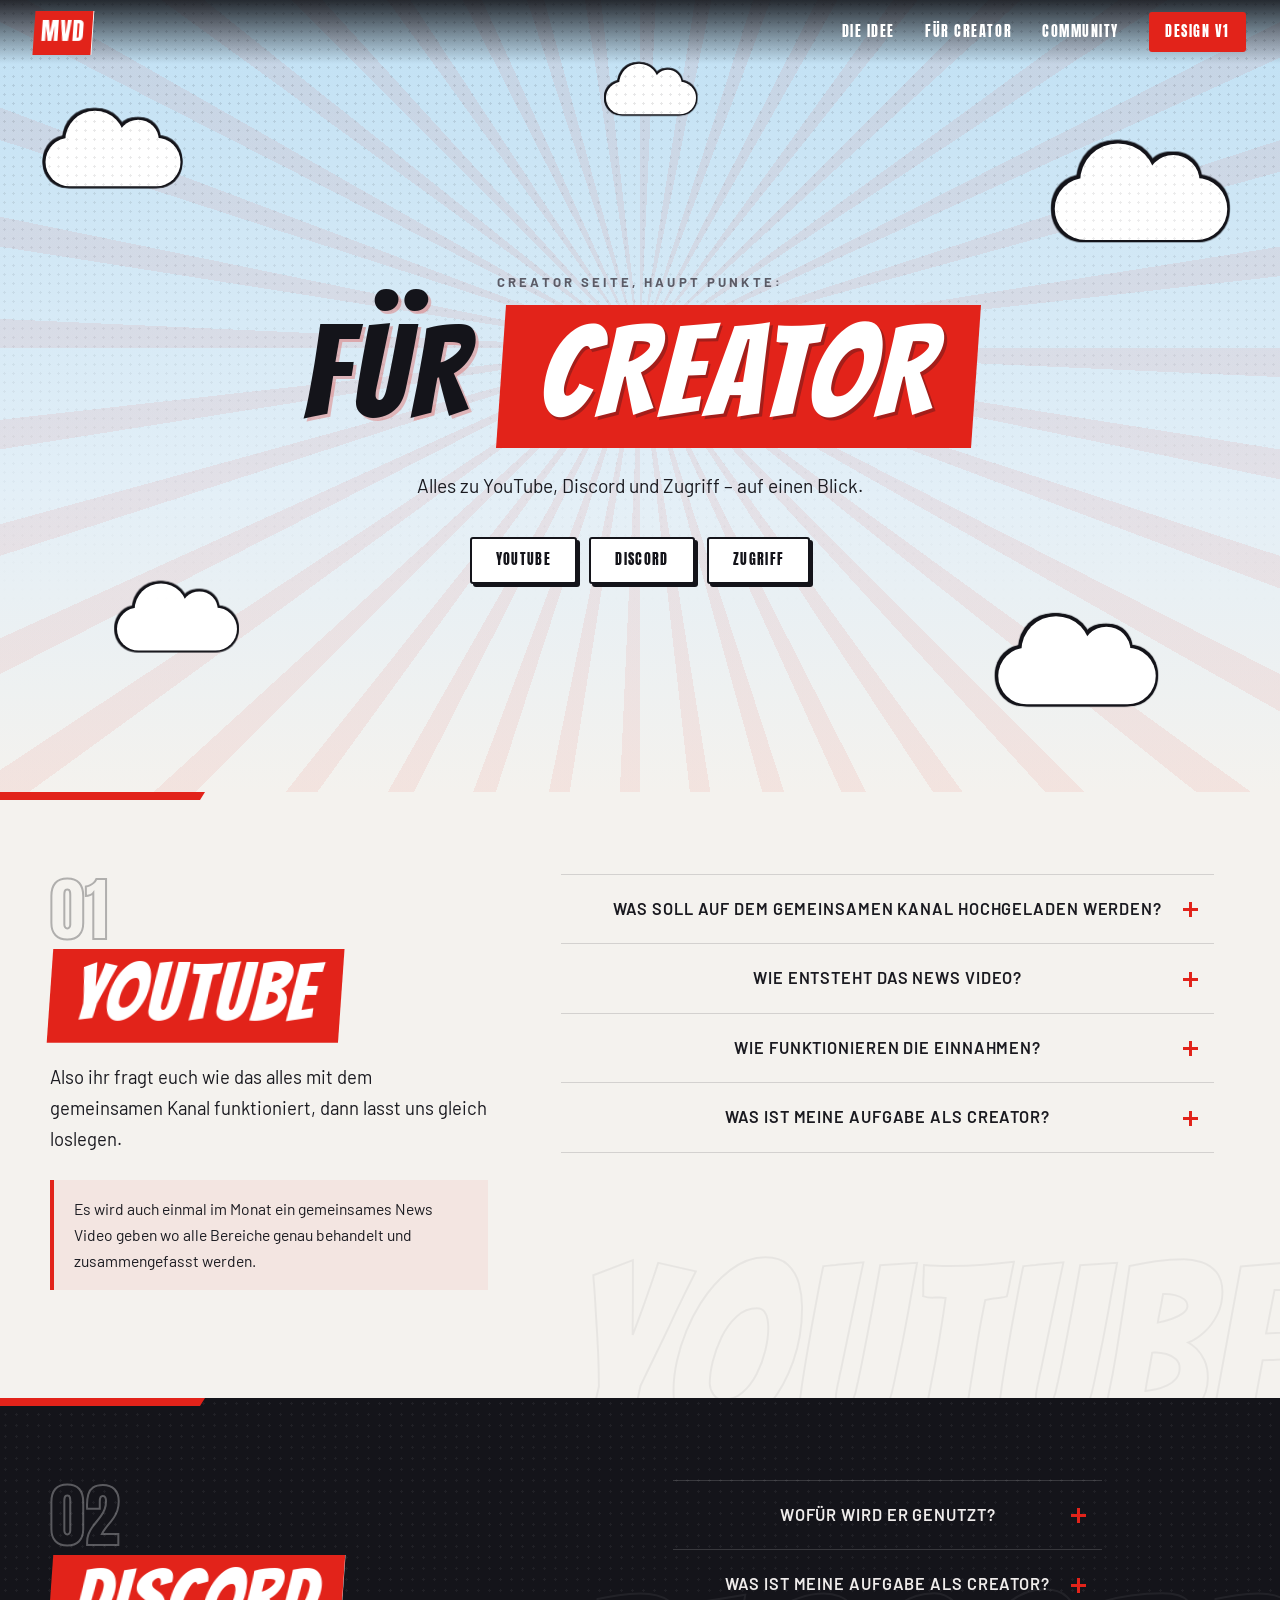
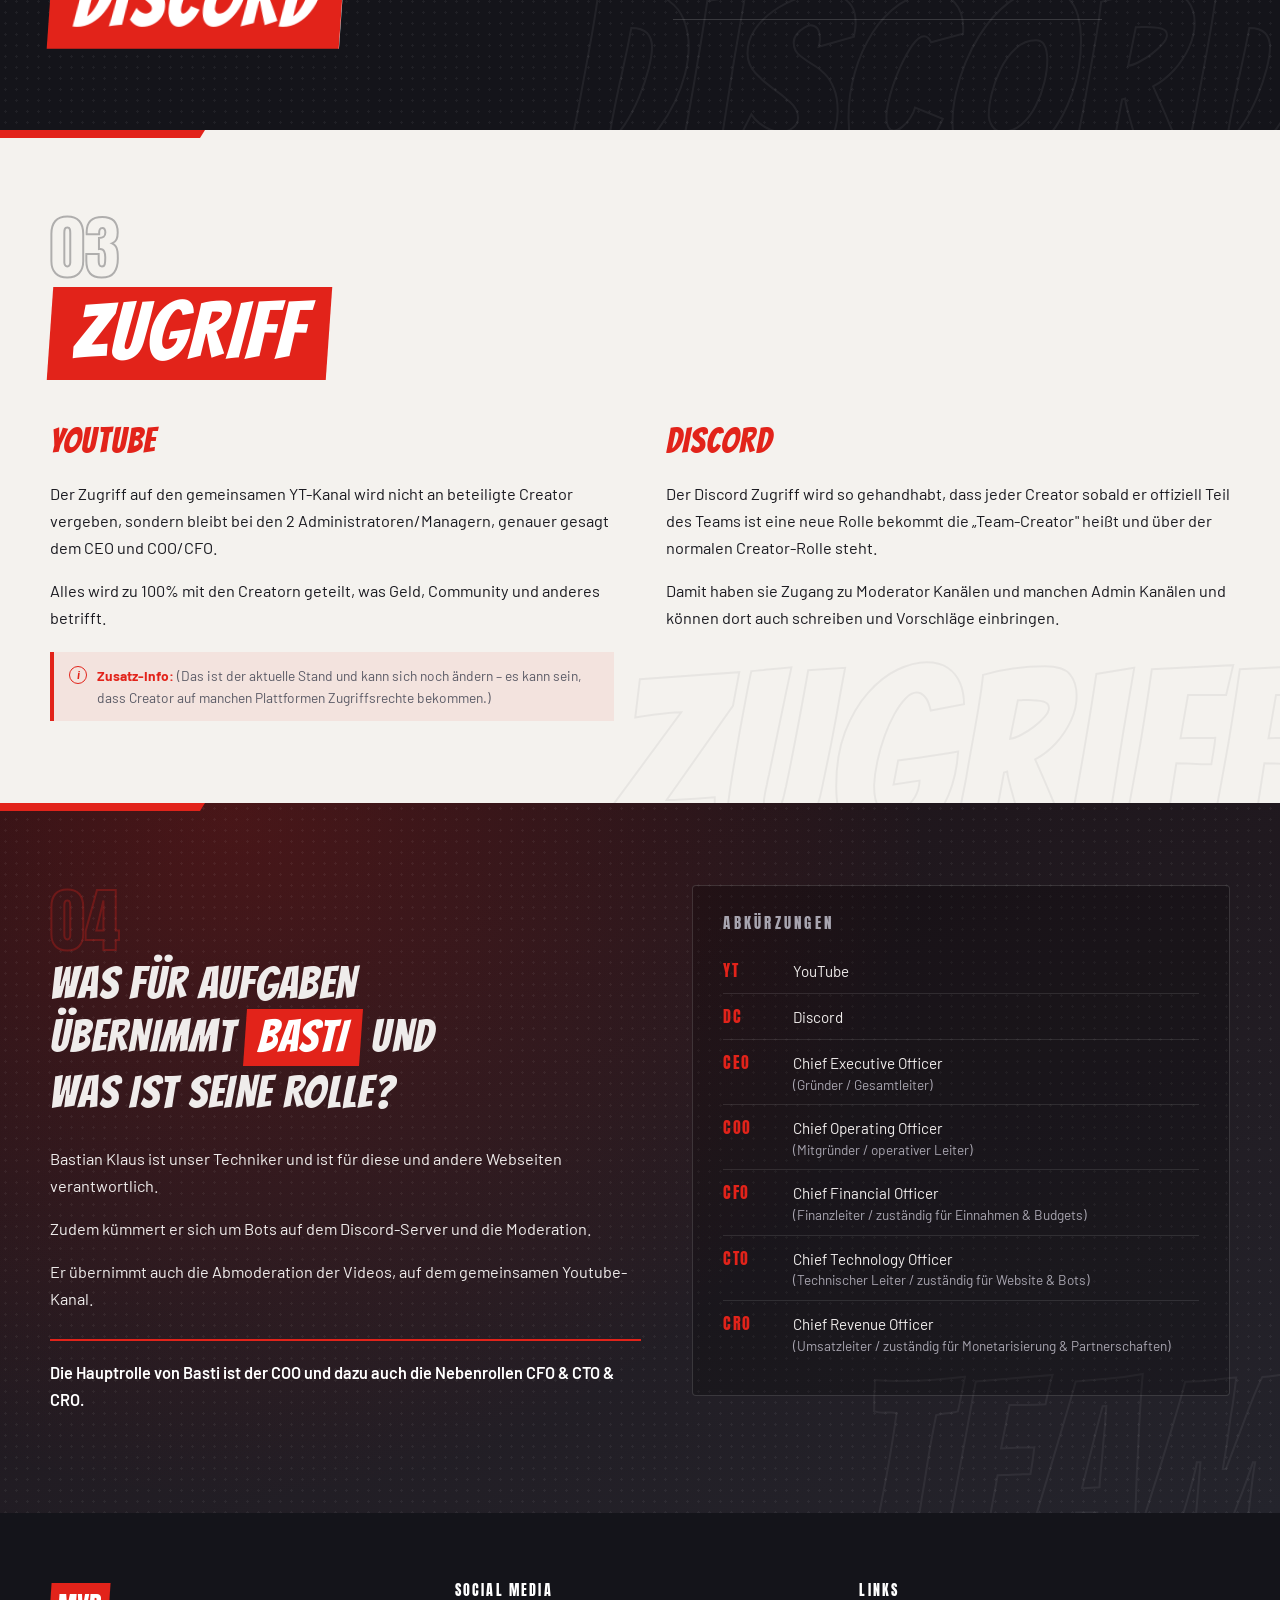
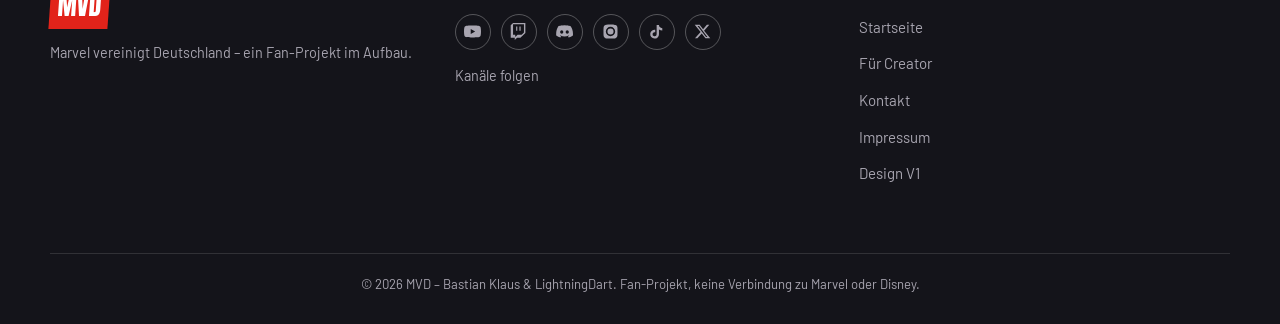
==== creator-v2.html @ e1efbe6d "Aufklapp-Verhalten, Sandhosen, dichteres Layout, zurueck auf MVD Aufklapper (js/qa.js, beide Designs" ====
<!DOCTYPE html>
<html lang="de">
<head>
<meta charset="UTF-8">
<meta name="viewport" content="width=device-width, initial-scale=1.0, viewport-fit=cover">
<title>Für Creator – MVD V2 (Marvel vereinigt Deutschland)</title>
<link rel="preconnect" href="https://fonts.googleapis.com">
<link rel="preconnect" href="https://fonts.gstatic.com" crossorigin>
<link href="https://fonts.googleapis.com/css2?family=Anton&family=Bangers&family=Barlow:wght@400;500;600;700&display=swap" rel="stylesheet">
<link rel="stylesheet" href="css/style-v2.css">
<link rel="stylesheet" href="css/style-creator-v2.css">
<script>
  document.documentElement.classList.add("js");
</script>
</head>
<body>

  <header class="topbar" id="topbar">
    <a class="topbar__brand" href="v2.html">
      <span class="hl">MVD</span>
    </a>

    <nav class="topbar__nav">
      <a href="v2.html#idee">Die Idee</a>
      <a href="creator-v2.html" aria-current="page">Für Creator</a>
      <a href="v2.html#community">Community</a>
      <a class="btn btn--red btn--sm" href="creator.html">Design V1</a>
    </nav>

    <button id="menu-toggle" class="hamburger" aria-label="Menü öffnen" aria-expanded="false" aria-controls="menu">
      <span></span><span></span><span></span>
    </button>
  </header>

  <nav id="menu" class="menu" hidden>
    <ul>
      <li><a href="v2.html">Startseite</a></li>
      <li><a href="creator-v2.html" aria-current="page">Für Creator</a></li>
      <li><a href="v2.html#community">Community</a></li>
      <li><a href="v2.html#kontakt">Kontakt</a></li>
      <li><a class="menu__version" href="creator.html">Design V1 ansehen</a></li>
    </ul>
  </nav>

  <!-- Hero. Ohne Foto – die Deko sind gezeichnete Comic-Wolken, ein
       Halbtonraster und Speed-Lines, alles per CSS. -->
  <section class="chero">
    <div class="chero__sky" aria-hidden="true">
      <span class="cloud cloud--1"></span>
      <span class="cloud cloud--2"></span>
      <span class="cloud cloud--3"></span>
      <span class="cloud cloud--4"></span>
      <span class="cloud cloud--5"></span>
    </div>
    <div class="chero__rays" aria-hidden="true"></div>
    <div class="chero__dots" aria-hidden="true"></div>

    <div class="chero__inner">
      <p class="chero__kicker">Creator Seite, Haupt Punkte:</p>
      <h1 class="chero__title">Für <span class="hl">Creator</span></h1>
      <p class="chero__claim">Alles zu YouTube, Discord und Zugriff – auf einen Blick.</p>

      <nav class="chero__jump" aria-label="Hauptpunkte">
        <a href="#youtube">YouTube</a>
        <a href="#discord">Discord</a>
        <a href="#zugriff">Zugriff</a>
      </nav>
    </div>
  </section>

  <!-- 1. YOUTUBE ---------------------------------------------------------- -->
  <section class="band band--paper band--qa" id="youtube">
    <span class="band__mark" aria-hidden="true">YouTube</span>
    <div class="band__inner">
      <header class="band__head reveal">
        <span class="band__num">01</span>
        <h2 class="band__title"><span class="hl">YouTube</span></h2>
        <p class="band__lead">Also ihr fragt euch wie das alles mit dem gemeinsamen Kanal funktioniert, dann lasst uns gleich loslegen.</p>
        <p class="band__note">Es wird auch einmal im Monat ein gemeinsames News Video geben wo alle Bereiche genau behandelt und zusammengefasst werden.</p>
      </header>

      <div class="qa-list reveal">
        <details class="qa2">
          <summary><span>Was soll auf dem gemeinsamen Kanal hochgeladen werden?</span></summary>
          <div class="qa2__answer">
            <div class="qa2__inner">
              <p>Auf dem Kanal sollen News und Community Videos hochgeladen werden.</p>
              <p>Geplant sind Inhalte wie:</p>
              <ul class="tag-list">
                <li>News</li>
                <li>Livestreams</li>
                <li>Trailer-Analysen</li>
                <li>Reactions</li>
                <li>Community-Projekte</li>
                <li>Diskussionen</li>
                <li>Events rund um das Marvel-Universum</li>
              </ul>
            </div>
          </div>
        </details>

        <details class="qa2">
          <summary><span>Wie entsteht das News Video?</span></summary>
          <div class="qa2__answer">
            <div class="qa2__inner">
              <p>Es entsteht dadurch, dass alle Creator die dabei sind wenn sie wollen ein eigenes Video erstellen für ihren Kanal und dann können sie dieses dem CEO und COO zeigen und diese bewerten unter anderem welches am meisten Infos hat und dieses wird dann auf dem gemeinsamen Kanal, als Kollaboration hochgeladen das heißt auf dem Kanal der es gemacht hat und auf dem MVD Kanal erscheinen.</p>
            </div>
          </div>
        </details>

        <details class="qa2">
          <summary><span>Wie funktionieren die Einnahmen?</span></summary>
          <div class="qa2__answer">
            <div class="qa2__inner">
              <p>Sobald der Kanal Einnahmen erhält wird es so gehandhabt, dass, wenn es ein gemeinsames Video ist der Betrag zwischen allen die beteiligt waren fair aufgeteilt wird. Wenn es ein News Video ist bekommt der Ersteller 90% und das MVD Team/CFO &amp; andere 10%. Diese 10% werden für Verschiedenes ausgegeben, was MVD hilft. Verbesserungen der Website oder ähnliches.</p>
            </div>
          </div>
        </details>

        <details class="qa2">
          <summary><span>Was ist meine Aufgabe als Creator?</span></summary>
          <div class="qa2__answer">
            <div class="qa2__inner">
              <p>Aktuell gibt es nur eine verbindliche Aufgabe, einmal im Monat beim News Video dabei sein.</p>
            </div>
          </div>
        </details>
      </div>
    </div>
  </section>

  <!-- 2. DISCORD ---------------------------------------------------------- -->
  <section class="band band--ink band--qa" id="discord">
    <span class="band__mark" aria-hidden="true">Discord</span>
    <div class="band__inner">
      <header class="band__head reveal">
        <span class="band__num">02</span>
        <h2 class="band__title"><span class="hl">Discord</span></h2>
      </header>

      <div class="qa-list reveal">
        <details class="qa2">
          <summary><span>Wofür wird er genutzt?</span></summary>
          <div class="qa2__answer">
            <div class="qa2__inner">
              <p>Er wird für die Zusammenführung der Community genutzt, er soll keinen bestehenden Server ersetzen, sondern erweitern. Also z.B.: Im News Chat gibt es eine Benachrichtigung für jedes News Video, von jedem Creator.</p>
              <p>Zudem werden die anderen Server verlinkt und Giveaways wird es nur auf den eigenen Servern geben.</p>
              <p>Der Discord-Server bildet das Community-Zentrum, in dem Mitglieder sich austauschen, eigene Kreationen teilen und sich über aktuelle Themen informieren können.</p>
              <p>Ergänzend gibt es Benachrichtigungsrollen, mit denen jede Person selbst wählt, von welchen Creatorn oder zu welchen Themen sie Neuigkeiten erhalten möchte.</p>
            </div>
          </div>
        </details>

        <details class="qa2">
          <summary><span>Was ist meine Aufgabe als Creator?</span></summary>
          <div class="qa2__answer">
            <div class="qa2__inner">
              <p>Es gibt aktuell keine verbindlichen Aufgaben des Creators auf dem Discord-Server.</p>
            </div>
          </div>
        </details>
      </div>
    </div>
  </section>

  <!-- 3. ZUGRIFF – die beiden Punkte stehen offen nebeneinander ------------ -->
  <section class="band band--paper" id="zugriff">
    <span class="band__mark" aria-hidden="true">Zugriff</span>
    <div class="band__inner">
      <header class="band__head reveal">
        <span class="band__num">03</span>
        <h2 class="band__title"><span class="hl">Zugriff</span></h2>
      </header>

      <div class="split reveal">
        <div class="split__col">
          <h3 class="split__title">YouTube</h3>
          <p>Der Zugriff auf den gemeinsamen YT-Kanal wird nicht an beteiligte Creator vergeben, sondern bleibt bei den 2 Administratoren/Managern, genauer gesagt dem CEO und COO/CFO.</p>
          <p>Alles wird zu 100% mit den Creatorn geteilt, was Geld, Community und anderes betrifft.</p>
          <p class="info-note">
            <span class="info-note__mark" aria-hidden="true">i</span>
            <span><strong>Zusatz-Info:</strong> (Das ist der aktuelle Stand und kann sich noch ändern – es kann sein, dass Creator auf manchen Plattformen Zugriffsrechte bekommen.)</span>
          </p>
        </div>

        <div class="split__col">
          <h3 class="split__title">Discord</h3>
          <p>Der Discord Zugriff wird so gehandhabt, dass jeder Creator sobald er offiziell Teil des Teams ist eine neue Rolle bekommt die „Team-Creator" heißt und über der normalen Creator-Rolle steht.</p>
          <p>Damit haben sie Zugang zu Moderator Kanälen und manchen Admin Kanälen und können dort auch schreiben und Vorschläge einbringen.</p>
        </div>
      </div>
    </div>
  </section>

  <!-- 4. BASTI und die Abkürzungen, nebeneinander im gepunkteten Band ------ -->
  <section class="band band--basti" id="basti">
    <span class="band__mark" aria-hidden="true">Team</span>
    <div class="band__inner">
      <div class="basti-grid">
        <div class="reveal">
          <header class="band__head band__head--tight">
            <span class="band__num">04</span>
            <h2 class="band__title band__title--sm">Was für Aufgaben übernimmt <span class="hl">Basti</span> und was ist seine Rolle?</h2>
          </header>

          <div class="basti2">
            <p>Bastian Klaus ist unser Techniker und ist für diese und andere Webseiten verantwortlich.</p>
            <p>Zudem kümmert er sich um Bots auf dem Discord-Server und die Moderation.</p>
            <p>Er übernimmt auch die Abmoderation der Videos, auf dem gemeinsamen Youtube-Kanal.</p>
            <p class="basti2__roles">Die Hauptrolle von Basti ist der COO und dazu auch die Nebenrollen CFO &amp; CTO &amp; CRO.</p>
          </div>
        </div>

        <div class="abbr2 reveal" aria-labelledby="abbr2-title">
          <h3 id="abbr2-title" class="abbr2__title">Abkürzungen</h3>
          <dl class="abbr2__list">
            <div class="abbr2__row"><dt>YT</dt><dd>YouTube</dd></div>
            <div class="abbr2__row"><dt>DC</dt><dd>Discord</dd></div>
            <div class="abbr2__row"><dt>CEO</dt><dd>Chief Executive Officer <span>(Gründer / Gesamtleiter)</span></dd></div>
            <div class="abbr2__row"><dt>COO</dt><dd>Chief Operating Officer <span>(Mitgründer / operativer Leiter)</span></dd></div>
            <div class="abbr2__row"><dt>CFO</dt><dd>Chief Financial Officer <span>(Finanzleiter / zuständig für Einnahmen &amp; Budgets)</span></dd></div>
            <div class="abbr2__row"><dt>CTO</dt><dd>Chief Technology Officer <span>(Technischer Leiter / zuständig für Website &amp; Bots)</span></dd></div>
            <div class="abbr2__row"><dt>CRO</dt><dd>Chief Revenue Officer <span>(Umsatzleiter / zuständig für Monetarisierung &amp; Partnerschaften)</span></dd></div>
          </dl>
        </div>
      </div>
    </div>
  </section>

  <footer class="footer">
    <div class="footer__inner">
      <div class="footer__col">
        <p class="footer__brand"><span class="hl">MVD</span></p>
        <p class="footer__note">Marvel vereinigt Deutschland – ein Fan-Projekt im Aufbau.</p>
      </div>

      <div class="footer__col">
        <h4>Social Media</h4>
        <div class="footer__social">
          <span class="social-icon" title="YouTube"><svg viewBox="0 0 24 24" aria-hidden="true"><path d="M23.5 6.2a3 3 0 0 0-2.1-2.1C19.5 3.5 12 3.5 12 3.5s-7.5 0-9.4.6A3 3 0 0 0 .5 6.2 31 31 0 0 0 0 12a31 31 0 0 0 .5 5.8 3 3 0 0 0 2.1 2.1c1.9.6 9.4.6 9.4.6s7.5 0 9.4-.6a3 3 0 0 0 2.1-2.1A31 31 0 0 0 24 12a31 31 0 0 0-.5-5.8zM9.5 15.6V8.4l6.3 3.6z"/></svg><span class="sr-only">YouTube</span></span>
          <span class="social-icon" title="Twitch"><svg viewBox="0 0 24 24" aria-hidden="true"><path d="M4.3 0 1 3.3v17.4h5.7V24l3.3-3.3h4.7L21.7 14V0zm15.4 13.3-3.3 3.3h-5.7l-3.3 3.3v-3.3H4.3V1.7h15.4zM15 5v6h-1.7V5zm-4.7 0v6H8.7V5z"/></svg><span class="sr-only">Twitch</span></span>
          <span class="social-icon" title="Discord"><svg viewBox="0 0 24 24" aria-hidden="true"><path d="M20.3 4.4A19.8 19.8 0 0 0 15.4 3l-.2.4a13.5 13.5 0 0 0-6.4 0L8.6 3a19.8 19.8 0 0 0-5 1.4C.5 9 0 13.3.3 17.6a19.9 19.9 0 0 0 6 3l1.2-1.7c-.7-.3-1.3-.6-1.9-1l.5-.3a14.2 14.2 0 0 0 12 0l.5.3c-.6.4-1.2.7-1.9 1l1.2 1.7a19.9 19.9 0 0 0 6-3c.4-5-.5-9.2-3.6-13.2zM8.1 15c-1.2 0-2.2-1.1-2.2-2.4s1-2.4 2.2-2.4 2.2 1.1 2.2 2.4S9.3 15 8.1 15zm7.8 0c-1.2 0-2.2-1.1-2.2-2.4s1-2.4 2.2-2.4 2.2 1.1 2.2 2.4-1 2.4-2.2 2.4z"/></svg><span class="sr-only">Discord</span></span>
          <span class="social-icon" title="Instagram"><svg viewBox="0 0 24 24" aria-hidden="true"><path d="M12 2.2c3.2 0 3.6 0 4.9.1 1.2.1 1.8.3 2.2.4.6.2 1 .5 1.4.9.4.4.7.8.9 1.4.2.4.4 1 .4 2.2.1 1.3.1 1.7.1 4.9s0 3.6-.1 4.9c0 1.2-.2 1.8-.4 2.2-.2.6-.5 1-.9 1.4-.4.4-.8.7-1.4.9-.4.2-1 .4-2.2.4-1.3.1-1.7.1-4.9.1s-3.6 0-4.9-.1c-1.2 0-1.8-.2-2.2-.4-.6-.2-1-.5-1.4-.9-.4-.4-.7-.8-.9-1.4-.2-.4-.4-1-.4-2.2-.1-1.3-.1-1.7-.1-4.9s0-3.6.1-4.9c0-1.2.2-1.8.4-2.2.2-.6.5-1 .9-1.4.4-.4.8-.7 1.4-.9.4-.2 1-.4 2.2-.4C8.4 2.2 8.8 2.2 12 2.2zm0 3.2A6.6 6.6 0 1 0 18.6 12 6.6 6.6 0 0 0 12 5.4zm0 10.9A4.3 4.3 0 1 1 16.3 12 4.3 4.3 0 0 1 12 16.3zm6.9-11.1a1.5 1.5 0 1 1-1.5-1.5 1.5 1.5 0 0 1 1.5 1.5z"/></svg><span class="sr-only">Instagram</span></span>
          <span class="social-icon" title="TikTok"><svg viewBox="0 0 24 24" aria-hidden="true"><path d="M16.6 5.8a4.8 4.8 0 0 1-1.1-3.1h-3.3v13.3a2.9 2.9 0 1 1-2-2.8V9.7a6.2 6.2 0 1 0 5.3 6.1V9.2a8 8 0 0 0 4.7 1.5V7.4a4.8 4.8 0 0 1-3.6-1.6z"/></svg><span class="sr-only">TikTok</span></span>
          <span class="social-icon" title="X"><svg viewBox="0 0 24 24" aria-hidden="true"><path d="M18.2 2.3h3.4l-7.4 8.5L23 21.7h-6.8l-5.3-7-6.1 7H1.4l7.9-9.1L1 2.3h7l4.8 6.4zm-1.2 17.4h1.9L7.1 4.2H5z"/></svg><span class="sr-only">X</span></span>
        </div>
        <p class="footer__note">Kanäle folgen</p>
      </div>

      <div class="footer__col">
        <h4>Links</h4>
        <ul class="footer__links">
          <li><a href="v2.html">Startseite</a></li>
          <li><a href="creator-v2.html">Für Creator</a></li>
          <li><a href="v2.html#kontakt">Kontakt</a></li>
          <li><a href="v2.html#kontakt">Impressum</a></li>
          <li><a href="creator.html">Design V1</a></li>
        </ul>
      </div>
    </div>

    <p class="footer__copyright">© 2026 MVD – Bastian Klaus &amp; LightningDart. Fan-Projekt, keine Verbindung zu Marvel oder Disney.</p>
  </footer>

  <script src="js/main-v2.js"></script>
  <script src="js/qa.js"></script>
</body>
</html>
---- css/style-v2.css ----
/* ==========================================================================
   MVD Web – Design V2
   Heller Ausstellungs-Look: Anton für Headlines, Barlow für Fließtext,
   rote Highlight-Boxen als wiederkehrendes Gestaltungselement.
   Bildflächen sind Platzhalter (.ph) und lassen sich später 1:1 durch
   echte Bilder ersetzen.
   ========================================================================== */

:root {
  --red: #e2231a;
  --red-dark: #b91710;
  --ink: #14141a;
  --ink-soft: #24242c;
  --paper: #f4f2ee;
  --paper-dim: #e6e2db;
  --text: #1a1a20;
  --text-muted: #5b5b66;
  --text-on-dark: #efeceb;
  --text-on-dark-muted: #a8a5b0;

  --font-display: "Anton", "Arial Narrow", Impact, sans-serif;
  --font-body: "Barlow", "Segoe UI", Helvetica, Arial, sans-serif;

  --wrap: 1180px;
  --topbar-h: 64px;
}

* { box-sizing: border-box; }

html {
  scroll-behavior: smooth;
  /* Anker landen nicht unter der fixierten Topbar. */
  scroll-padding-top: calc(var(--topbar-h) + 12px);
}

body {
  margin: 0;
  background: var(--paper);
  color: var(--text);
  font-family: var(--font-body);
  font-size: 1.02rem;
  line-height: 1.65;
  overflow-x: hidden;
}

p { margin: 0 0 1em; }
a { color: inherit; }

h1, h2, h3, h4 {
  font-family: var(--font-display);
  font-weight: 400;
  letter-spacing: 0.02em;
  text-transform: uppercase;
  line-height: 1.08;
  margin: 0 0 0.5em;
}

/* Rote Box hinter einem Teil der Überschrift – das Leitmotiv der Seite. */
.hl {
  display: inline-block;
  background: var(--red);
  color: #fff;
  padding: 0.04em 0.3em 0.1em;
  transform: skewX(-4deg);
}

/* Buttons ---------------------------------------------------------------- */

.btn {
  display: inline-flex;
  align-items: center;
  justify-content: center;
  min-height: 48px;
  padding: 12px 26px;
  font-family: var(--font-display);
  font-size: 0.95rem;
  letter-spacing: 0.09em;
  text-transform: uppercase;
  text-decoration: none;
  border: 0;
  border-radius: 3px;
  cursor: pointer;
  transition: background 0.18s ease, transform 0.18s ease;
}

.btn--red { background: var(--red); color: #fff; }
.btn--dark { background: var(--ink); color: #fff; }
.btn--sm { min-height: 38px; padding: 8px 16px; font-size: 0.82rem; }
.btn--lg { min-height: 56px; padding: 16px 40px; font-size: 1.1rem; }

@media (hover: hover) {
  .btn--red:hover { background: var(--red-dark); }
  .btn--dark:hover { background: #000; }
  .btn:hover { transform: translateY(-1px); }
}

/* Bild-Platzhalter ------------------------------------------------------- */

/* Diagonales Raster + Label. Zum Ersetzen später einfach ein background-image
   (oder ein <img>) an die Stelle setzen – Größe und Position bleiben gleich. */
.ph {
  position: relative;
  display: grid;
  place-items: center;
  background:
    repeating-linear-gradient(45deg, #1b1b1e 0 14px, #212127 14px 28px);
  color: #6c6c78;
  font-family: var(--font-display);
  font-size: 0.78rem;
  letter-spacing: 0.22em;
  overflow: hidden;
}

.ph::after { content: attr(data-label); }

/* Nur für Screenreader sichtbar – z.B. wenn eine Überschrift bereits fest
   in ein Bild eingebrannt ist und nicht doppelt sichtbar sein soll. */
.sr-only {
  position: absolute;
  width: 1px;
  height: 1px;
  padding: 0;
  margin: -1px;
  overflow: hidden;
  clip: rect(0, 0, 0, 0);
  white-space: nowrap;
  border: 0;
}

/* Topbar ----------------------------------------------------------------- */

.topbar {
  position: fixed;
  top: 0;
  left: 0;
  right: 0;
  z-index: 90;
  height: var(--topbar-h);
  padding: 0 clamp(16px, 4vw, 34px);
  padding-top: env(safe-area-inset-top, 0px);
  display: flex;
  align-items: center;
  justify-content: space-between;
  gap: 16px;
  background: linear-gradient(to bottom, rgba(10, 10, 14, 0.85), rgba(10, 10, 14, 0));
  transition: background 0.25s ease, box-shadow 0.25s ease;
}

/* Wird per JS gesetzt, sobald man den Hero verlassen hat. */
.topbar.is-stuck {
  background: var(--ink);
  box-shadow: 0 2px 18px rgba(0, 0, 0, 0.35);
}

.topbar__brand {
  font-family: var(--font-display);
  font-size: 1.5rem;
  text-decoration: none;
  letter-spacing: 0.04em;
}

.topbar__nav {
  display: flex;
  align-items: center;
  gap: clamp(14px, 2.4vw, 30px);
}

.topbar__nav a {
  color: #fff;
  font-family: var(--font-display);
  font-size: 0.88rem;
  letter-spacing: 0.11em;
  text-transform: uppercase;
  text-decoration: none;
}

@media (hover: hover) {
  .topbar__nav a:not(.btn):hover { color: var(--red); }
}

/* Hamburger + Klappmenü (nur mobil sichtbar) ------------------------------ */

.hamburger {
  display: none;
  width: 48px;
  height: 48px;
  padding: 0;
  background: transparent;
  border: 1px solid rgba(255, 255, 255, 0.45);
  border-radius: 6px;
  flex-direction: column;
  align-items: center;
  justify-content: center;
  gap: 5px;
  cursor: pointer;
}

.hamburger span {
  display: block;
  width: 22px;
  height: 2px;
  background: #fff;
  border-radius: 2px;
  transition: transform 0.22s ease, opacity 0.22s ease;
}

.hamburger[aria-expanded="true"] span:nth-child(1) { transform: translateY(7px) rotate(45deg); }
.hamburger[aria-expanded="true"] span:nth-child(2) { opacity: 0; }
.hamburger[aria-expanded="true"] span:nth-child(3) { transform: translateY(-7px) rotate(-45deg); }

.menu {
  position: fixed;
  top: calc(var(--topbar-h) + env(safe-area-inset-top, 0px));
  left: 0;
  right: 0;
  z-index: 89;
  background: var(--ink);
  border-top: 3px solid var(--red);
  box-shadow: 0 18px 40px rgba(0, 0, 0, 0.45);
}

.menu ul { list-style: none; margin: 0; padding: 8px 0; }

.menu a {
  display: block;
  padding: 15px clamp(16px, 5vw, 34px);
  color: #fff;
  font-family: var(--font-display);
  font-size: 1rem;
  letter-spacing: 0.1em;
  text-transform: uppercase;
  text-decoration: none;
  border-bottom: 1px solid rgba(255, 255, 255, 0.08);
}

.menu li:last-child a { border-bottom: 0; }
.menu__version { color: var(--red) !important; }

/* Hero ------------------------------------------------------------------- */

.hero {
  position: relative;
  min-height: 88vh;
  min-height: 88svh;
  display: grid;
  place-items: center;
  padding: calc(var(--topbar-h) + 40px) clamp(18px, 5vw, 40px) 60px;
  background: var(--ink);
  overflow: hidden;
}

.ph--hero {
  position: absolute;
  inset: 0;
  font-size: 0.9rem;
}

/* Abdunkeln, damit die Schrift auf dem späteren Foto lesbar bleibt. */
.hero::after {
  content: "";
  position: absolute;
  inset: 0;
  background: linear-gradient(to bottom,
      rgba(8, 8, 12, 0.55) 0%,
      rgba(8, 8, 12, 0.35) 45%,
      rgba(8, 8, 12, 0.85) 100%);
}

.hero__inner {
  position: relative;
  z-index: 2;
  text-align: center;
  max-width: 760px;
}

.hero__kicker {
  font-family: var(--font-display);
  font-size: 0.82rem;
  letter-spacing: 0.28em;
  text-transform: uppercase;
  color: var(--text-on-dark-muted);
  margin-bottom: 1.2em;
}

.hero__title {
  font-size: clamp(3.6rem, 15vw, 8rem);
  margin: 0 0 0.18em;
}

.hero__lockup {
  font-family: var(--font-display);
  font-size: clamp(1.1rem, 3.6vw, 1.9rem);
  letter-spacing: 0.16em;
  text-transform: uppercase;
  color: #fff;
  margin-bottom: 0.8em;
}

.hero__claim {
  color: var(--text-on-dark);
  font-size: clamp(1rem, 2.2vw, 1.15rem);
  max-width: 34em;
  margin: 0 auto 2em;
}

.hero__badge {
  display: block;
  width: min(220px, 55vw);
  margin: 0 auto 2em;
  border-radius: 18px;
  box-shadow: 0 0 44px rgba(226, 35, 26, 0.35), 0 20px 40px rgba(0, 0, 0, 0.5);
}

/* Badge-Reihe ------------------------------------------------------------ */

.badges {
  background: var(--paper);
  padding: 34px clamp(18px, 5vw, 40px);
  border-bottom: 1px solid var(--paper-dim);
}

.badges__inner {
  max-width: var(--wrap);
  margin: 0 auto;
  display: flex;
  flex-wrap: wrap;
  justify-content: center;
  gap: 18px clamp(24px, 5vw, 60px);
}

.badge {
  display: flex;
  align-items: center;
  gap: 12px;
  font-size: 0.95rem;
  font-weight: 500;
}

.badge__mark {
  flex: none;
  width: 30px;
  height: 30px;
  border-radius: 50%;
  border: 2px solid var(--red);
  position: relative;
}

.badge__mark::after {
  content: "";
  position: absolute;
  inset: 6px;
  border-radius: 50%;
  background: var(--red);
}

/* Feature-Block: Bild mit überlappender Karte ---------------------------- */

.feature {
  padding: clamp(50px, 8vw, 96px) clamp(18px, 5vw, 40px);
}

.feature__inner {
  max-width: var(--wrap);
  margin: 0 auto;
  position: relative;
}

.ph--feature {
  aspect-ratio: 16 / 10;
  width: 100%;
}

.feature__card {
  background: #fff;
  padding: clamp(24px, 4vw, 44px);
  box-shadow: 0 20px 50px rgba(0, 0, 0, 0.16);
}

.feature__card h2 { font-size: clamp(1.5rem, 3.4vw, 2.2rem); }
.feature__card p { color: var(--text-muted); }

.feature__actions {
  display: flex;
  flex-wrap: wrap;
  gap: 12px;
  margin-top: 1.4em;
}

.feature__actions .btn { flex: 1 1 200px; }

/* Ab Tablet überlappt die Karte das Bild wie auf der Vorlage. */
@media (min-width: 900px) {
  .ph--feature { width: 74%; }

  .feature__card {
    position: absolute;
    right: 0;
    bottom: -30px;
    width: 54%;
  }
}

/* Karten-Sektion (dunkel) ------------------------------------------------ */

.cards {
  background: var(--ink);
  color: var(--text-on-dark);
  padding: clamp(56px, 9vw, 110px) clamp(18px, 5vw, 40px);
  margin-top: clamp(20px, 5vw, 60px);
}

.cards__inner { max-width: var(--wrap); margin: 0 auto; }

.section-title {
  font-size: clamp(1.8rem, 5vw, 3rem);
  text-align: center;
  margin-bottom: 1.2em;
}

.cards__note {
  max-width: 640px;
  margin: 0 auto clamp(30px, 4vw, 50px);
  text-align: center;
  color: var(--text-on-dark-muted);
}

.cards__grid {
  display: grid;
  grid-template-columns: repeat(auto-fit, minmax(270px, 1fr));
  gap: clamp(18px, 2.5vw, 30px);
}

.card {
  background: var(--ink-soft);
  display: flex;
  flex-direction: column;
  overflow: hidden;
}

.ph--card { aspect-ratio: 16 / 9; }

.card__media {
  display: block;
  width: 100%;
  aspect-ratio: 4 / 3;
  object-fit: cover;
  object-position: top center;
}

.card__body { padding: clamp(20px, 2.6vw, 28px); }
.card__body h3 { font-size: 1.22rem; }
.card__body p { color: var(--text-on-dark-muted); font-size: 0.96rem; margin: 0; }

/* Abschluss-CTA ---------------------------------------------------------- */

.cta {
  background: var(--red);
  color: #fff;
  text-align: center;
  padding: clamp(56px, 9vw, 100px) clamp(18px, 5vw, 40px);
}

.cta__inner { max-width: 680px; margin: 0 auto; }
.cta h2 { font-size: clamp(1.8rem, 5vw, 3rem); }
.cta .hl { background: #fff; color: var(--red); }
.cta p { margin-bottom: 2em; font-size: 1.05rem; }
.cta .btn--red { background: var(--ink); }

@media (hover: hover) {
  .cta .btn--red:hover { background: #000; }
}

/* Footer ----------------------------------------------------------------- */

.footer {
  background: var(--ink);
  color: var(--text-on-dark);
  padding: clamp(40px, 6vw, 70px) clamp(18px, 5vw, 40px) 28px;
}

.footer__inner {
  max-width: var(--wrap);
  margin: 0 auto;
  display: grid;
  grid-template-columns: repeat(auto-fit, minmax(220px, 1fr));
  gap: 34px;
}

.footer__brand { font-family: var(--font-display); font-size: 1.6rem; margin-bottom: 0.5em; }
.footer__note { color: var(--text-on-dark-muted); font-size: 0.9rem; margin: 0; }

.footer__col h4 {
  font-size: 0.85rem;
  letter-spacing: 0.16em;
  color: #fff;
  margin-bottom: 1.2em;
}

.footer__social { display: flex; flex-wrap: wrap; gap: 10px; margin-bottom: 0.9em; }

.social-dot {
  width: 34px;
  height: 34px;
  border-radius: 50%;
  border: 1px solid rgba(255, 255, 255, 0.3);
}

/* Plattform-Logos als Inline-SVG: nichts nachzuladen und in jeder Größe
   scharf. Noch ohne Verlinkung. */
.social-icon {
  display: inline-flex;
  align-items: center;
  justify-content: center;
  width: 36px;
  height: 36px;
  border-radius: 50%;
  border: 1px solid rgba(255, 255, 255, 0.28);
  color: var(--text-on-dark-muted);
  transition: background 0.18s ease, border-color 0.18s ease, color 0.18s ease;
}

.social-icon svg {
  width: 17px;
  height: 17px;
  fill: currentColor;
}

@media (hover: hover) {
  .social-icon:hover {
    background: var(--red);
    border-color: var(--red);
    color: #fff;
  }
}

.footer__links { list-style: none; margin: 0; padding: 0; }
.footer__links li { margin-bottom: 0.6em; }
.footer__links a { color: var(--text-on-dark-muted); text-decoration: none; font-size: 0.94rem; }

@media (hover: hover) {
  .footer__links a:hover { color: #fff; text-decoration: underline; }
}

.footer__copyright {
  max-width: var(--wrap);
  margin: clamp(34px, 5vw, 56px) auto 0;
  padding-top: 20px;
  border-top: 1px solid rgba(255, 255, 255, 0.12);
  color: var(--text-on-dark-muted);
  font-size: 0.82rem;
  text-align: center;
}

/* Einblenden beim Scrollen ----------------------------------------------- */

.reveal { transition: opacity 0.7s ease, transform 0.7s ease; }
.js .reveal { opacity: 0; transform: translateY(22px); }
.js .reveal.is-visible { opacity: 1; transform: translateY(0); }

/* Responsive ------------------------------------------------------------- */

@media (max-width: 780px) {
  .topbar__nav { display: none; }
  .hamburger { display: flex; }
}

@media (max-width: 480px) {
  body { font-size: 0.98rem; }
  .hero { min-height: 72vh; min-height: 72svh; }
  .hero__claim { font-size: 1rem; }
  .badges__inner { flex-direction: column; align-items: flex-start; }
  .feature__actions .btn { flex: 1 1 100%; }
}

@media (max-height: 520px) and (orientation: landscape) {
  .hero { min-height: 100vh; min-height: 100svh; }
}

@media (prefers-reduced-motion: reduce) {
  html { scroll-behavior: auto; }
  .reveal { transition: none; }
  .btn { transition: none; }
}
---- css/style-creator-v2.css ----
/* ==========================================================================
   MVD Web – Creator-Seite, Design V2 (Ergänzung zu style-v2.css)
   Wird IMMER nach style-v2.css geladen. Topbar, Menü, Buttons, .hl, Footer
   und das Reveal-Verhalten kommen von dort.

   Diese Seite kommt ohne ein einziges Bild aus: Wolken, Strahlen und das
   Halbtonraster sind reine CSS-Formen, damit sie in jeder Größe scharf
   bleiben und nichts nachgeladen werden muss.
   ========================================================================== */

:root {
  /* Comic-Schrift nur für die großen Überschriften dieser Seite. Anton bleibt
     für Topbar und Buttons, Barlow für den Fließtext. */
  --font-comic: "Bangers", "Anton", Impact, sans-serif;
  --sky-1: #bfe0f4;
  --sky-2: #e3eff7;
}

/* ==========================================================================
   Hero
   ========================================================================== */

.chero {
  position: relative;
  min-height: 88vh;
  min-height: 88svh;
  display: flex;
  align-items: center;
  justify-content: center;
  padding: calc(var(--topbar-h) + 6vh) clamp(16px, 5vw, 40px) 6vh;
  overflow: hidden;
  background: linear-gradient(to bottom, var(--sky-1) 0%, var(--sky-2) 62%, var(--paper) 100%);
}

/* Speed-Lines: Strahlen aus der Bildmitte, wie hinter einem Comic-Logo.
   Liegt ganz hinten – Wolken und Text stehen davor. */
.chero__rays {
  position: absolute;
  z-index: 0;
  left: 50%;
  top: 44%;
  width: 190vmax;
  height: 190vmax;
  transform: translate(-50%, -50%);
  background: repeating-conic-gradient(from 0deg at 50% 50%,
      rgba(226, 35, 26, 0.07) 0deg 2.6deg,
      transparent 2.6deg 9deg);
  animation: rays-turn 140s linear infinite;
  pointer-events: none;
}

@keyframes rays-turn {
  from { transform: translate(-50%, -50%) rotate(0deg); }
  to   { transform: translate(-50%, -50%) rotate(360deg); }
}

/* Halbtonraster – der typische Rasterdruck alter Hefte. Liegt bewusst auch
   über den Wolken, dadurch wirken sie wie gedruckt statt wie aufgeklebt. */
.chero__dots {
  position: absolute;
  z-index: 2;
  inset: 0;
  background-image: radial-gradient(rgba(20, 20, 26, 0.16) 1.1px, transparent 1.2px);
  background-size: 9px 9px;
  /* Nach unten ausblenden, damit der Übergang in den ersten Bereich weich ist. */
  -webkit-mask-image: linear-gradient(to bottom, rgba(0,0,0,0.75) 0%, transparent 78%);
          mask-image: linear-gradient(to bottom, rgba(0,0,0,0.75) 0%, transparent 78%);
  pointer-events: none;
}

/* Comic-Wolken ----------------------------------------------------------- */

.chero__sky {
  position: absolute;
  z-index: 1;
  inset: 0;
  pointer-events: none;
}

/* Jede Wolke besteht aus drei weißen Ballen. Die schwarze Kontur entsteht
   nicht durch border (das würde die Linien zwischen den Ballen zeigen),
   sondern durch vier versetzte drop-shadows: die folgen der Silhouette der
   gesamten Form, also nur dem Außenrand. */
.cloud {
  position: absolute;
  width: 150px;
  height: 54px;
  background: #fff;
  border-radius: 999px;
  filter:
    drop-shadow(2.5px 0 0 var(--ink))
    drop-shadow(-2.5px 0 0 var(--ink))
    drop-shadow(0 2.5px 0 var(--ink))
    drop-shadow(0 -2.5px 0 var(--ink));
  /* Grundzustand: ohne laufende Animation (z.B. bei reduzierter Bewegung)
     bleibt die Größenstaffelung der Wolken trotzdem erhalten. */
  transform: scale(var(--s, 1));
  animation: cloud-drift var(--dur, 34s) ease-in-out infinite alternate;
}

.cloud::before,
.cloud::after {
  content: "";
  position: absolute;
  background: #fff;
  border-radius: 50%;
}

.cloud::before {
  width: 66px;
  height: 66px;
  left: 22px;
  top: -30px;
}

.cloud::after {
  width: 46px;
  height: 46px;
  right: 24px;
  top: -20px;
}

/* Bewusst am Rand und unterhalb des Textblocks – keine Wolke darf hinter
   Überschrift, Claim oder Buttons liegen, sonst leidet die Lesbarkeit. */
.cloud--1 { left: 3%;   top: 17%; --dur: 24s; --s: 0.9; }
.cloud--2 { right: 5%;  top: 23%; --dur: 31s; --s: 1.15; animation-delay: -6s; }
.cloud--3 { left: 8%;   top: 76%; --dur: 27s; --s: 0.8;  animation-delay: -14s; }
.cloud--4 { right: 10%; top: 82%; --dur: 35s; --s: 1.05; animation-delay: -22s; }
.cloud--5 { left: 45%;  top: 9%;  --dur: 39s; --s: 0.6;  animation-delay: -9s; }

/* Hin und her, nicht quer durchs Bild – so bleibt die Anordnung ruhig.
   Zusätzlich ein leichtes Auf und Ab und eine Winzigkeit Größenänderung,
   sonst sieht man die Bewegung auf einem breiten Schirm kaum. */
@keyframes cloud-drift {
  from { transform: translate(-70px, 10px) scale(var(--s, 1)); }
  to   { transform: translate(70px, -10px) scale(calc(var(--s, 1) * 1.06)); }
}

/* Hero-Text -------------------------------------------------------------- */

.chero__inner {
  position: relative;
  z-index: 3;
  width: 100%;
  max-width: var(--wrap);
  text-align: center;
}

.chero__kicker {
  margin: 0 0 0.9em;
  font-weight: 700;
  font-size: 0.82rem;
  letter-spacing: 0.24em;
  text-transform: uppercase;
  color: var(--text-muted);
}

.chero__title {
  font-family: var(--font-comic);
  font-size: clamp(3.2rem, 13vw, 8rem);
  letter-spacing: 0.035em;
  line-height: 0.98;
  margin: 0;
  color: var(--ink);
  /* Versetzter Schatten in Rot – der Offsetdruck-Look aus Comicheften. */
  text-shadow: 3px 3px 0 rgba(226, 35, 26, 0.28);
}

.chero__title .hl {
  color: #fff;
  text-shadow: 3px 3px 0 rgba(20, 20, 26, 0.3);
}

.chero__claim {
  margin: 1.1em auto 0;
  max-width: 46ch;
  font-size: clamp(1rem, 2.2vw, 1.2rem);
  color: var(--text);
}

.chero__jump {
  margin-top: 2.2em;
  display: flex;
  flex-wrap: wrap;
  justify-content: center;
  gap: 12px;
}

.chero__jump a {
  display: inline-flex;
  align-items: center;
  min-height: 46px;
  padding: 10px 24px;
  border: 2px solid var(--ink);
  border-radius: 3px;
  background: #fff;
  font-family: var(--font-display);
  font-size: 0.86rem;
  letter-spacing: 0.1em;
  text-transform: uppercase;
  text-decoration: none;
  color: var(--ink);
  box-shadow: 3px 3px 0 var(--ink);
  transition: transform 0.16s ease, box-shadow 0.16s ease, background 0.16s ease, color 0.16s ease;
}

@media (hover: hover) {
  .chero__jump a:hover {
    background: var(--red);
    color: #fff;
    transform: translate(-2px, -2px);
    box-shadow: 5px 5px 0 var(--ink);
  }
}

.chero__jump a:active {
  transform: translate(2px, 2px);
  box-shadow: 0 0 0 var(--ink);
}

/* ==========================================================================
   Bereiche – jeder Hauptpunkt bekommt ein eigenes, volles Seitenband
   ========================================================================== */

.band {
  position: relative;
  padding: clamp(48px, 6.5vw, 82px) clamp(16px, 5vw, 40px);
  overflow: hidden;
  scroll-margin-top: var(--topbar-h);
}

.band--paper { background: var(--paper); }

.band--ink {
  background: var(--ink);
  color: var(--text-on-dark);
}

.band--basti {
  background:
    radial-gradient(circle at 18% 0%, rgba(226, 35, 26, 0.22) 0%, transparent 55%),
    linear-gradient(160deg, #1d1116 0%, var(--ink-soft) 100%);
  color: var(--text-on-dark);
}

/* Feiner Rasterschleier auf den dunklen Bändern, damit sie nicht flach wirken. */
.band--ink::before,
.band--basti::before {
  content: "";
  position: absolute;
  inset: 0;
  background-image: radial-gradient(rgba(255, 255, 255, 0.05) 1px, transparent 1.1px);
  background-size: 11px 11px;
  pointer-events: none;
}

.band__inner {
  position: relative;
  z-index: 1;
  max-width: var(--wrap);
  margin: 0 auto;
}

.band__inner--narrow { max-width: 860px; }

/* Kopf des Bereichs – bewusst linksbündig. */
.band__head {
  text-align: left;
  margin-bottom: clamp(26px, 3.4vw, 42px);
}

.band__head--tight { margin-bottom: clamp(18px, 2.4vw, 28px); }

/* Nur als Kontur gesetzt. Die Strichfarbe muss explizit stehen: mit
   currentColor wuerde sie zusammen mit dem transparenten Text verschwinden. */
.band__num {
  display: block;
  font-family: var(--font-display);
  font-size: clamp(2.4rem, 7vw, 4.4rem);
  line-height: 1;
  color: transparent;
  -webkit-text-stroke: 2px var(--num-stroke, var(--ink));
  opacity: 0.3;
}

.band--ink { --num-stroke: #fff; }
.band--basti { --num-stroke: var(--red); }

.band__title {
  font-family: var(--font-comic);
  font-size: clamp(2.4rem, 8vw, 5rem);
  letter-spacing: 0.03em;
  line-height: 1.02;
  margin: 0.06em 0 0;
}

.band__title--sm {
  font-size: clamp(1.6rem, 4.2vw, 2.8rem);
  line-height: 1.14;
  max-width: 22ch;
}

.band__lead {
  margin: 1.1em 0 0;
  max-width: 62ch;
  font-size: clamp(1.02rem, 2vw, 1.16rem);
}

.band--ink .band__lead,
.band--basti .band__lead { color: var(--text-on-dark-muted); }

/* Sätze, die im Original keine Frage sind, stehen als eigener Absatz da. */
.band__note {
  max-width: 68ch;
  margin: 26px auto;
  padding: 16px 20px;
  border-left: 4px solid var(--red);
  background: rgba(226, 35, 26, 0.06);
  font-size: 0.98rem;
}

.band--ink .band__note { background: rgba(255, 255, 255, 0.05); }

/* ==========================================================================
   Frage / Antwort
   Frage mittig und in anderer Schrift als die Antwort, Antwort linksbündig.
   ========================================================================== */

.qa-list {
  max-width: 900px;
  margin: 0 auto;
}

.qa2 {
  border-top: 1px solid rgba(20, 20, 26, 0.14);
  transition: background 0.18s ease;
}

.qa2:last-of-type { border-bottom: 1px solid rgba(20, 20, 26, 0.14); }

.band--ink .qa2,
.band--basti .qa2 { border-color: rgba(255, 255, 255, 0.16); }

.qa2 > summary {
  position: relative;
  display: block;
  padding: 22px 52px;
  min-height: 48px;
  cursor: pointer;
  list-style: none;
  /* Andere Ebene als die Antwort: gesperrte Barlow-Halbfette statt
     normalem Fließtext. */
  font-family: var(--font-body);
  font-weight: 600;
  font-size: clamp(0.92rem, 1.7vw, 1.02rem);
  letter-spacing: 0.055em;
  line-height: 1.5;
  text-align: center;
  text-transform: uppercase;
  transition: color 0.18s ease, transform 0.18s ease;
}

.qa2 > summary::-webkit-details-marker { display: none; }
.qa2 > summary::marker { content: ""; }

/* Plus, das beim Öffnen zum Minus wird. */
.qa2 > summary::after {
  content: "";
  position: absolute;
  right: 16px;
  top: 50%;
  width: 15px;
  height: 15px;
  margin-top: -7px;
  background:
    linear-gradient(var(--red), var(--red)) center/100% 3px no-repeat,
    linear-gradient(var(--red), var(--red)) center/3px 100% no-repeat;
  transition: background-size 0.22s ease;
}

/* Aus dem Plus wird ein Minus: nur der senkrechte Strich verschwindet. */
.qa2[open] > summary::after { background-size: 100% 3px, 3px 0; }

.qa2[open] > summary { color: var(--red); }

@media (hover: hover) {
  .qa2:hover { background: rgba(226, 35, 26, 0.05); }
  .qa2 > summary:hover { color: var(--red); transform: translateY(-1px); }
  .band--ink .qa2:hover,
  .band--basti .qa2:hover { background: rgba(255, 255, 255, 0.05); }
}

.qa2 > summary:focus-visible {
  outline: 2px solid var(--red);
  outline-offset: -3px;
}

/* Antwort: linksbündig, in Lesebreite, ohne Leiste. Der Abstand sitzt auf
   dem inneren Container, damit die Höhe wirklich auf 0 gehen kann – sonst
   bliebe im zugeklappten Zustand der Innenabstand als Spalt stehen. */
.qa2__answer {
  padding: 0;
  text-align: left;
}

.qa2__inner {
  max-width: 68ch;
  margin: 0 auto;
  padding: 2px 4px 26px;
}

.qa2__inner > :last-child { margin-bottom: 0; }

/* Nur wenn js/qa.js läuft, wird die Höhe animiert. Ohne JavaScript klappt
   das <details> wie gewohnt sofort auf. */
.qa--js > .qa2__answer {
  overflow: hidden;
  transition: height 0.28s ease;
}

.band--ink .qa2__answer,
.band--basti .qa2__answer { color: var(--text-on-dark); }

/* ==========================================================================
   Basti
   ========================================================================== */

.basti2 {
  max-width: 68ch;
  font-size: 1.02rem;
}

.basti2__roles {
  margin-top: 1.6em;
  padding-top: 1.2em;
  border-top: 2px solid var(--red);
  font-weight: 600;
  color: #fff;
}

/* ==========================================================================
   Abkürzungen – stehen im Basti-Band, nicht mehr in eigener schwarzer Box
   ========================================================================== */

.abbr2 {
  padding: clamp(20px, 2.6vw, 30px);
  border: 1px solid rgba(255, 255, 255, 0.14);
  border-radius: 4px;
  background: rgba(0, 0, 0, 0.22);
}

.abbr2__title {
  margin: 0 0 1.1em;
  font-family: var(--font-display);
  font-size: 0.92rem;
  letter-spacing: 0.22em;
  color: var(--text-on-dark-muted);
}

.abbr2__list { margin: 0; }

.abbr2__row {
  display: flex;
  align-items: baseline;
  gap: 16px;
  padding: 9px 0;
}

.abbr2__row + .abbr2__row { border-top: 1px solid rgba(255, 255, 255, 0.1); }

.abbr2__row dt {
  flex: 0 0 54px;
  font-family: var(--font-display);
  letter-spacing: 0.08em;
  color: var(--red);
}

.abbr2__row dd { margin: 0; line-height: 1.5; font-size: 0.95rem; }

.abbr2__row dd span {
  display: block;
  font-size: 0.85rem;
  color: var(--text-on-dark-muted);
}

/* Basti links, Abkürzungen rechts. */
.basti-grid {
  display: grid;
  grid-template-columns: 1.1fr 1fr;
  gap: clamp(26px, 4vw, 52px);
  align-items: start;
}

/* ==========================================================================
   Zugriff – die beiden Punkte stehen offen nebeneinander
   ========================================================================== */

.split {
  display: grid;
  grid-template-columns: 1fr 1fr;
  gap: clamp(28px, 4vw, 56px);
  align-items: start;
}

.split__title {
  font-family: var(--font-comic);
  font-size: clamp(1.5rem, 3.4vw, 2.2rem);
  letter-spacing: 0.03em;
  margin: 0 0 0.6em;
  color: var(--red);
}

.split__col > p:last-child { margin-bottom: 0; }

/* ==========================================================================
   Aufzählungen und Hinweise
   ========================================================================== */

.tag-list {
  list-style: none;
  margin: 0 0 1em;
  padding: 0;
  display: flex;
  flex-wrap: wrap;
  gap: 8px;
}

.tag-list li {
  padding: 6px 14px;
  border: 2px solid currentColor;
  border-radius: 3px;
  font-family: var(--font-body);
  font-weight: 600;
  font-size: 0.86rem;
  letter-spacing: 0.03em;
}

.band--ink .tag-list li,
.band--basti .tag-list li { color: var(--text-on-dark); }

/* Kleiner Hinweis, der nicht Teil der eigentlichen Antwort ist. */
.info-note {
  display: flex;
  align-items: flex-start;
  gap: 10px;
  margin: 1.5em 0 0;
  padding: 13px 15px;
  border-left: 4px solid var(--red);
  background: rgba(226, 35, 26, 0.07);
  font-size: 0.86rem;
  line-height: 1.55;
  color: var(--text-muted);
}

.band--ink .info-note,
.band--basti .info-note {
  background: rgba(255, 255, 255, 0.06);
  color: var(--text-on-dark-muted);
}

.info-note strong { color: var(--red); }

.info-note__mark {
  flex: 0 0 auto;
  width: 18px;
  height: 18px;
  margin-top: 1px;
  border-radius: 50%;
  border: 1.5px solid var(--red);
  color: var(--red);
  font-size: 0.72rem;
  font-weight: 700;
  font-style: italic;
  line-height: 15px;
  text-align: center;
}

/* ==========================================================================
   Deko: großes, sehr blasses Wort hinter jedem Bereich
   Füllt die sonst leeren Randflächen, ohne vom Text abzulenken.
   ========================================================================== */

.band__mark {
  position: absolute;
  right: -0.06em;
  bottom: -0.22em;
  z-index: 0;
  font-family: var(--font-comic);
  font-size: clamp(6rem, 19vw, 17rem);
  line-height: 0.8;
  letter-spacing: 0.02em;
  white-space: nowrap;
  color: transparent;
  -webkit-text-stroke: 2px var(--ink);
  opacity: 0.05;
  pointer-events: none;
  user-select: none;
}

.band--ink .band__mark,
.band--basti .band__mark {
  -webkit-text-stroke-color: #fff;
  opacity: 0.06;
}

/* Schräges rotes Band am oberen Rand – greift die .hl-Boxen wieder auf. */
.band::after {
  content: "";
  position: absolute;
  top: 0;
  left: 0;
  width: clamp(90px, 16vw, 220px);
  height: 8px;
  background: var(--red);
  transform: skewX(-32deg);
  transform-origin: top left;
  pointer-events: none;
}

/* ==========================================================================
   Ab Tablet zweispaltig
   Vorher stand alles untereinander in der Mitte – auf breiten Schirmen blieb
   dadurch links und rechts sehr viel leere Fläche. Der Bereichskopf läuft
   jetzt links mit, die Fragen stehen rechts daneben.
   ========================================================================== */

@media (min-width: 900px) {
  .band--qa .band__inner {
    display: grid;
    grid-template-columns: minmax(260px, 0.78fr) 1.22fr;
    gap: clamp(34px, 4.5vw, 70px);
    align-items: start;
  }

  .band--qa .band__head {
    position: sticky;
    top: calc(var(--topbar-h) + 26px);
    margin-bottom: 0;
  }

  .qa-list { max-width: none; }
}

/* ==========================================================================
   Responsive – alles einspaltig, nichts nebeneinander
   ========================================================================== */

@media (max-width: 900px) {
  .basti-grid { grid-template-columns: 1fr; }
}

@media (max-width: 780px) {
  .chero { min-height: 84svh; padding-bottom: 8vh; }
  .cloud { width: 116px; height: 44px; }
  .cloud::before { width: 52px; height: 52px; left: 18px; top: -24px; }
  .cloud::after { width: 36px; height: 36px; right: 18px; top: -16px; }

  .qa2 > summary { padding: 20px 44px; }
  .qa2__inner { padding: 2px 2px 24px; }

  .split { grid-template-columns: 1fr; }
}

@media (max-width: 480px) {
  /* Auf dem Handy stören die kleinen Wolken mehr, als sie bringen. */
  .cloud--3, .cloud--5 { display: none; }
  .chero__rays { animation: none; opacity: 0.6; }
  .chero__dots { background-size: 7px 7px; }

  .chero__jump { flex-direction: column; }
  .chero__jump a { width: 100%; justify-content: center; }

  .band__title--sm { max-width: none; }
  .band__mark { font-size: clamp(4.5rem, 26vw, 8rem); }

  .qa2 > summary {
    padding: 18px 40px 18px 12px;
    letter-spacing: 0.04em;
  }
  .qa2 > summary::after { right: 10px; }
  .qa2__inner { padding: 2px 0 22px; }

  .tag-list li { font-size: 0.82rem; padding: 5px 11px; }
  .abbr2 { padding: 20px 16px; }

  /* Kürzel über die Erklärung statt daneben. */
  .abbr2__row { flex-direction: column; gap: 2px; }
  .abbr2__row dt { flex: 0 0 auto; }
}

@media (prefers-reduced-motion: reduce) {
  .cloud { animation: none; }
  .chero__rays { animation: none; }
  .qa--js > .qa2__answer { transition: none; }
  .qa2 > summary,
  .qa2 > summary::after,
  .chero__jump a { transition: none; }
}
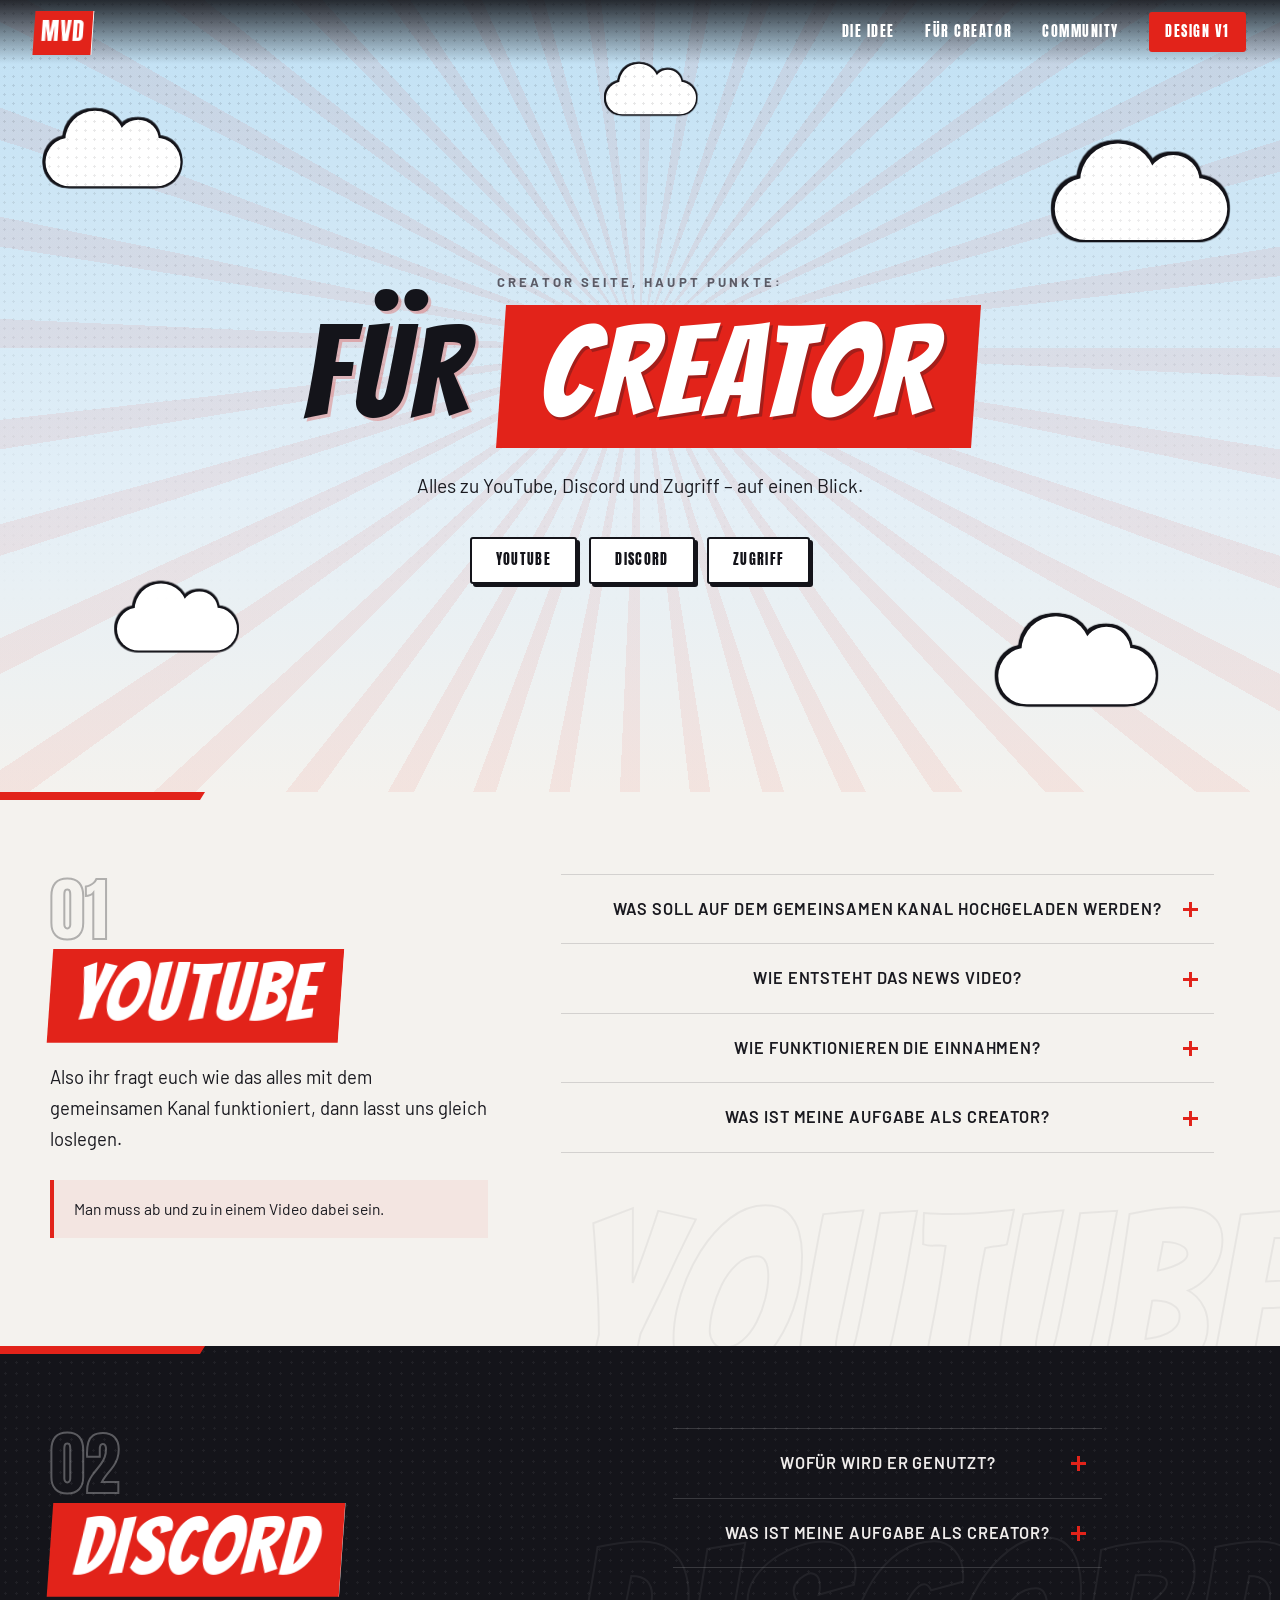
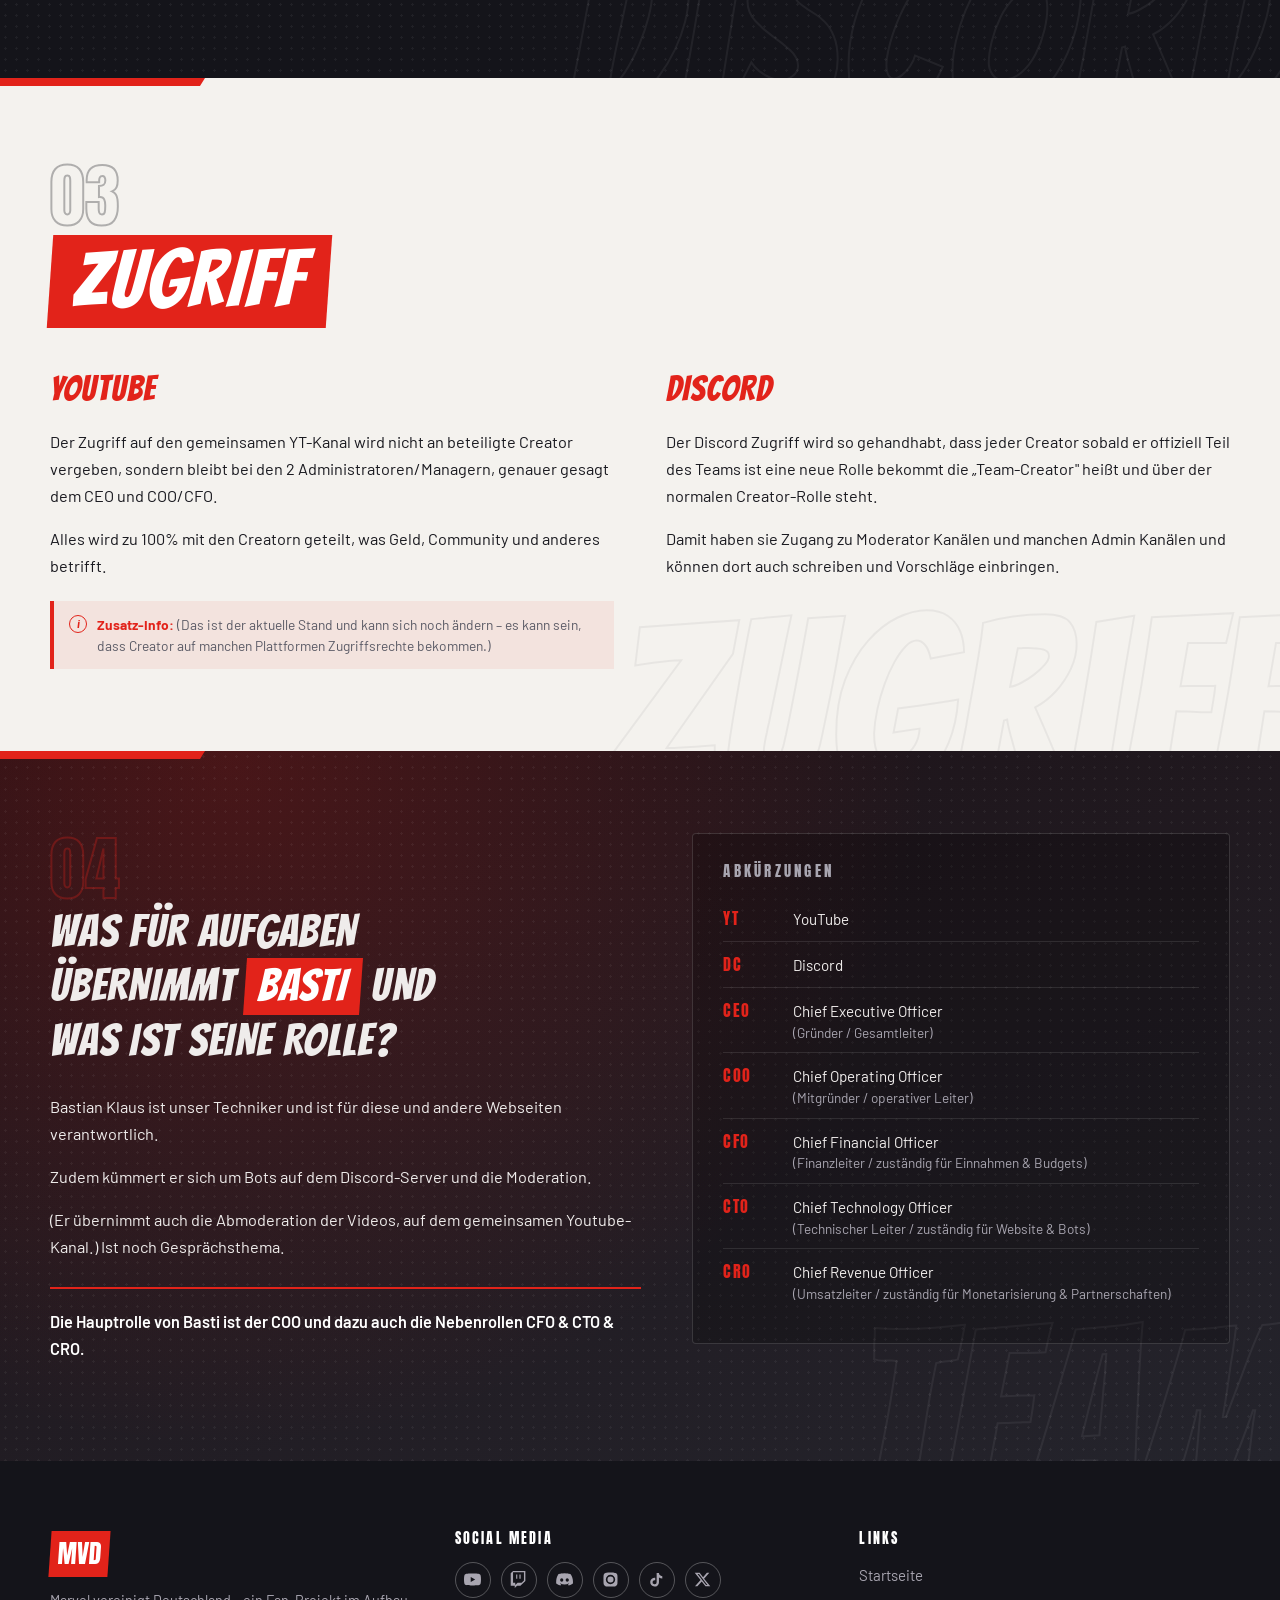
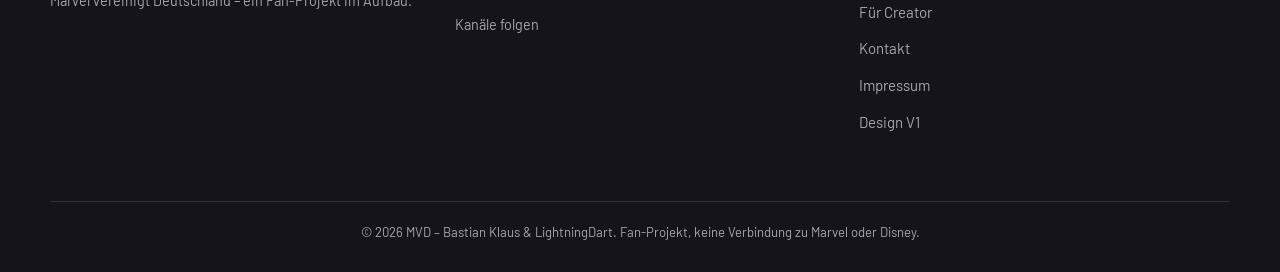
==== commit 7d18455f: "3 Text Änderungen 1xBasti nur vielleicht Abmod 2xYotube News Video muss nicht und 3x man muss nur ab" ====
--- a/creator-v2.html
+++ b/creator-v2.html
@@ -76,7 +76,7 @@
         <span class="band__num">01</span>
         <h2 class="band__title"><span class="hl">YouTube</span></h2>
         <p class="band__lead">Also ihr fragt euch wie das alles mit dem gemeinsamen Kanal funktioniert, dann lasst uns gleich loslegen.</p>
-        <p class="band__note">Es wird auch einmal im Monat ein gemeinsames News Video geben wo alle Bereiche genau behandelt und zusammengefasst werden.</p>
+        <p class="band__note">Man muss ab und zu in einem Video dabei sein.</p>
       </header>
 
       <div class="qa-list reveal">
@@ -84,7 +84,6 @@
           <summary><span>Was soll auf dem gemeinsamen Kanal hochgeladen werden?</span></summary>
           <div class="qa2__answer">
             <div class="qa2__inner">
-              <p>Auf dem Kanal sollen News und Community Videos hochgeladen werden.</p>
               <p>Geplant sind Inhalte wie:</p>
               <ul class="tag-list">
                 <li>News</li>
@@ -121,7 +120,7 @@
           <summary><span>Was ist meine Aufgabe als Creator?</span></summary>
           <div class="qa2__answer">
             <div class="qa2__inner">
-              <p>Aktuell gibt es nur eine verbindliche Aufgabe, einmal im Monat beim News Video dabei sein.</p>
+              <p>Aktuell gibt es nur eine verbindliche Aufgabe, ab und zu auf dem Kanal präsent sein.</p>
             </div>
           </div>
         </details>
@@ -206,7 +205,7 @@
           <div class="basti2">
             <p>Bastian Klaus ist unser Techniker und ist für diese und andere Webseiten verantwortlich.</p>
             <p>Zudem kümmert er sich um Bots auf dem Discord-Server und die Moderation.</p>
-            <p>Er übernimmt auch die Abmoderation der Videos, auf dem gemeinsamen Youtube-Kanal.</p>
+            <p>(Er übernimmt auch die Abmoderation der Videos, auf dem gemeinsamen Youtube-Kanal.) Ist noch Gesprächsthema.</p>
             <p class="basti2__roles">Die Hauptrolle von Basti ist der COO und dazu auch die Nebenrollen CFO &amp; CTO &amp; CRO.</p>
           </div>
         </div>
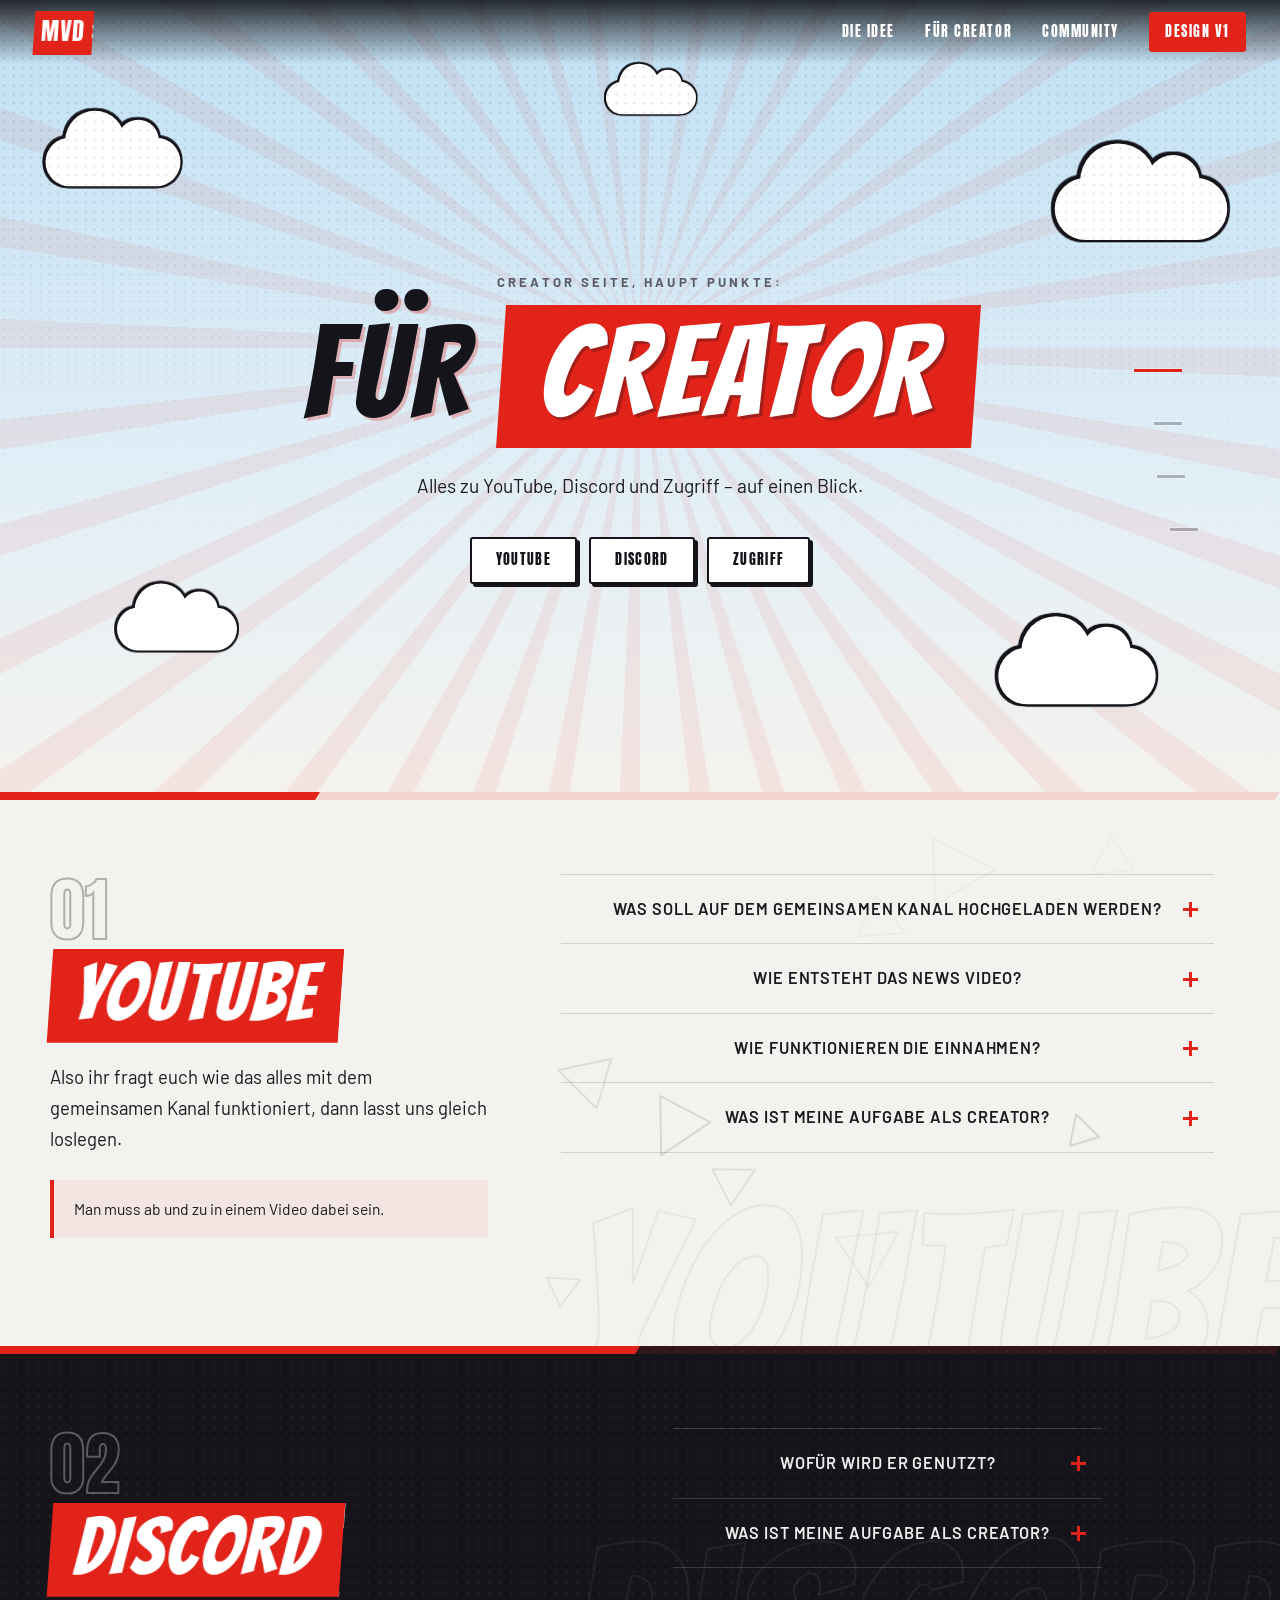
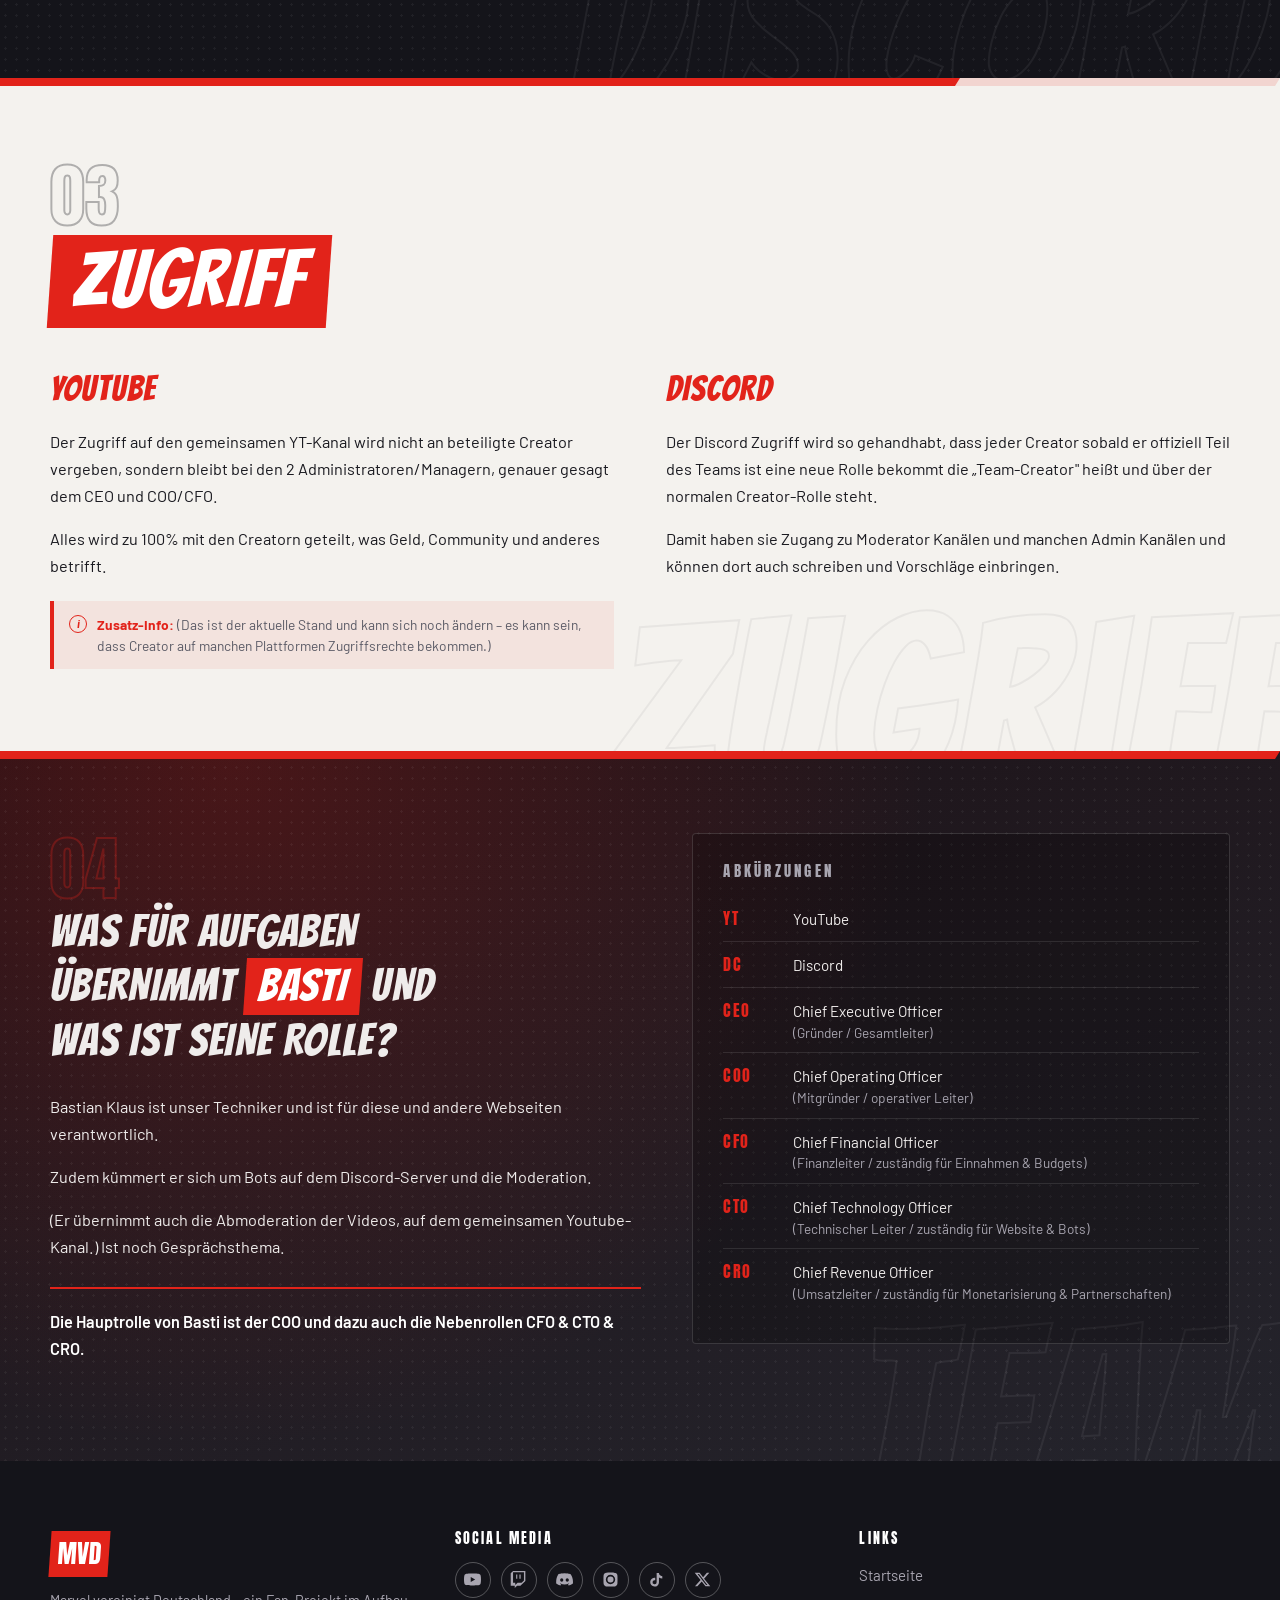
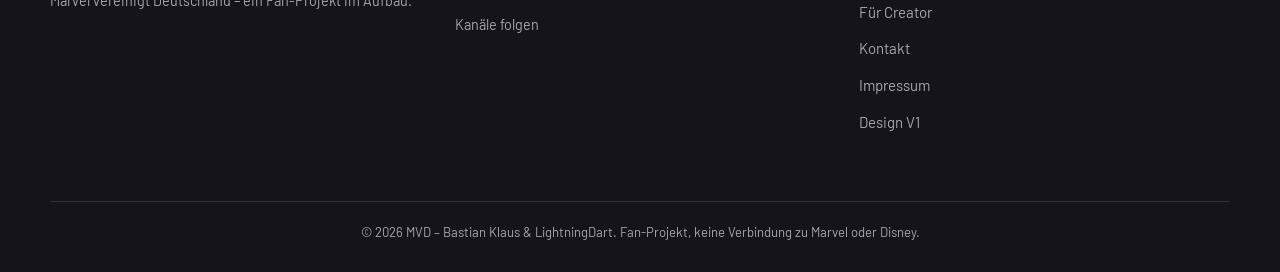
==== commit 72aa30fb: "Video-Hero, Sektions-Navigation, neue Footer-Landschaft, Deko-Objekte Startseite V2: Der Titel steht" ====
--- a/creator-v2.html
+++ b/creator-v2.html
@@ -69,7 +69,7 @@
   </section>
 
   <!-- 1. YOUTUBE ---------------------------------------------------------- -->
-  <section class="band band--paper band--qa" id="youtube">
+  <section class="band band--paper band--qa" id="youtube" data-nav="YouTube" data-deco="play">
     <span class="band__mark" aria-hidden="true">YouTube</span>
     <div class="band__inner">
       <header class="band__head reveal">
@@ -129,7 +129,7 @@
   </section>
 
   <!-- 2. DISCORD ---------------------------------------------------------- -->
-  <section class="band band--ink band--qa" id="discord">
+  <section class="band band--ink band--qa" id="discord" data-nav="Discord" data-deco="bubble,spark">
     <span class="band__mark" aria-hidden="true">Discord</span>
     <div class="band__inner">
       <header class="band__head reveal">
@@ -163,7 +163,7 @@
   </section>
 
   <!-- 3. ZUGRIFF – die beiden Punkte stehen offen nebeneinander ------------ -->
-  <section class="band band--paper" id="zugriff">
+  <section class="band band--paper" id="zugriff" data-nav="Zugriff" data-deco="key,shield">
     <span class="band__mark" aria-hidden="true">Zugriff</span>
     <div class="band__inner">
       <header class="band__head reveal">
@@ -192,7 +192,7 @@
   </section>
 
   <!-- 4. BASTI und die Abkürzungen, nebeneinander im gepunkteten Band ------ -->
-  <section class="band band--basti" id="basti">
+  <section class="band band--basti" id="basti" data-nav="Basti" data-deco="gear,spark">
     <span class="band__mark" aria-hidden="true">Team</span>
     <div class="band__inner">
       <div class="basti-grid">
@@ -263,5 +263,7 @@
 
   <script src="js/main-v2.js"></script>
   <script src="js/qa.js"></script>
+  <script src="js/section-nav.js"></script>
+  <script src="js/deco.js"></script>
 </body>
 </html>
--- a/css/style-v2.css
+++ b/css/style-v2.css
@@ -470,6 +470,118 @@
   .cta .btn--red:hover { background: #000; }
 }
 
+/* Video-Hero -------------------------------------------------------------
+   Der Titel steckt im Video, deshalb steht hier keine Überschrift mehr.
+   Das Video ist quadratisch und wird bewusst vollständig gezeigt statt
+   formatfüllend beschnitten – sonst würde der Schriftzug an den Seiten
+   abgeschnitten. Die freien Flächen daneben füllt ein dunkler Sternengrund.
+   ------------------------------------------------------------------------ */
+
+.vhero {
+  position: relative;
+  display: flex;
+  align-items: center;
+  justify-content: center;
+  padding: calc(var(--topbar-h) + 5vh) clamp(16px, 5vw, 40px) 6vh;
+  overflow: hidden;
+  background: #05060c;
+  color: var(--text-on-dark);
+}
+
+/* Sternengrund: zwei Farbschleier für die kosmische Tiefe, darüber ein
+   feines Punktraster als Sterne. Alles aus Verläufen – kein Bild nötig. */
+.vhero__space {
+  position: absolute;
+  inset: 0;
+  background:
+    radial-gradient(circle at 22% 18%, rgba(226, 35, 26, 0.3) 0%, transparent 46%),
+    radial-gradient(circle at 78% 76%, rgba(38, 84, 200, 0.28) 0%, transparent 50%),
+    radial-gradient(circle at 50% 50%, rgba(120, 60, 200, 0.14) 0%, transparent 62%),
+    #05060c;
+  pointer-events: none;
+}
+
+.vhero__space::after {
+  content: "";
+  position: absolute;
+  inset: 0;
+  background-image:
+    radial-gradient(rgba(255, 255, 255, 0.5) 0.9px, transparent 1px),
+    radial-gradient(rgba(255, 255, 255, 0.28) 0.7px, transparent 0.8px);
+  background-size: 130px 130px, 61px 61px;
+  background-position: 0 0, 27px 43px;
+  opacity: 0.6;
+}
+
+.vhero__inner {
+  position: relative;
+  z-index: 1;
+  width: 100%;
+  max-width: var(--wrap);
+  text-align: center;
+}
+
+/* Roter Comic-Rahmen um das quadratische Video. */
+.vhero__frame {
+  position: relative;
+  width: min(78vmin, 560px);
+  margin: 0 auto;
+  aspect-ratio: 1 / 1;
+  border: 3px solid var(--red);
+  border-radius: 4px;
+  overflow: hidden;
+  background: #05060c;
+  box-shadow:
+    0 0 0 1px rgba(0, 0, 0, 0.6),
+    0 24px 70px rgba(0, 0, 0, 0.75),
+    0 0 90px rgba(226, 35, 26, 0.28);
+}
+
+.vhero__video {
+  display: block;
+  width: 100%;
+  height: 100%;
+  object-fit: cover;
+}
+
+.vhero__lockup {
+  margin: 1.5em 0 0;
+  font-family: var(--font-display);
+  font-size: clamp(1.05rem, 3vw, 1.7rem);
+  letter-spacing: 0.14em;
+  text-transform: uppercase;
+  color: #fff;
+}
+
+.vhero__claim {
+  margin: 0.7em auto 0;
+  max-width: 46ch;
+  font-size: clamp(0.98rem, 2vw, 1.14rem);
+  color: var(--text-on-dark-muted);
+}
+
+.vhero__actions {
+  margin-top: 1.9em;
+  display: flex;
+  flex-wrap: wrap;
+  justify-content: center;
+  gap: 12px;
+}
+
+/* Zweitrangige Aktion: nur Umriss, damit der rote Button führt. */
+.btn--ghost {
+  background: transparent;
+  color: #fff;
+  box-shadow: inset 0 0 0 2px rgba(255, 255, 255, 0.45);
+}
+
+@media (hover: hover) {
+  .btn--ghost:hover {
+    background: rgba(255, 255, 255, 0.1);
+    box-shadow: inset 0 0 0 2px #fff;
+  }
+}
+
 /* Footer ----------------------------------------------------------------- */
 
 .footer {
@@ -566,8 +678,10 @@
 
 @media (max-width: 480px) {
   body { font-size: 0.98rem; }
-  .hero { min-height: 72vh; min-height: 72svh; }
-  .hero__claim { font-size: 1rem; }
+  .vhero { padding-top: calc(var(--topbar-h) + 3vh); }
+  .vhero__frame { width: min(88vmin, 420px); border-width: 2px; }
+  .vhero__actions { flex-direction: column; }
+  .vhero__actions .btn { width: 100%; }
   .badges__inner { flex-direction: column; align-items: flex-start; }
   .feature__actions .btn { flex: 1 1 100%; }
 }
--- a/css/style-creator-v2.css
+++ b/css/style-creator-v2.css
@@ -236,22 +236,23 @@
   color: var(--text-on-dark);
 }
 
+.band--basti { color: var(--text-on-dark); }
+
+/* Feiner Rasterschleier auf den dunklen Bändern, damit sie nicht flach
+   wirken. Liegt auf dem Bereich selbst als Hintergrundbild, weil ::before
+   und ::after schon den Fortschrittsbalken tragen. */
+.band--ink,
 .band--basti {
-  background:
+  background-image: radial-gradient(rgba(255, 255, 255, 0.05) 1px, transparent 1.1px);
+  background-size: 11px 11px;
+}
+
+.band--basti {
+  background-image:
+    radial-gradient(rgba(255, 255, 255, 0.05) 1px, transparent 1.1px),
     radial-gradient(circle at 18% 0%, rgba(226, 35, 26, 0.22) 0%, transparent 55%),
     linear-gradient(160deg, #1d1116 0%, var(--ink-soft) 100%);
-  color: var(--text-on-dark);
-}
-
-/* Feiner Rasterschleier auf den dunklen Bändern, damit sie nicht flach wirken. */
-.band--ink::before,
-.band--basti::before {
-  content: "";
-  position: absolute;
-  inset: 0;
-  background-image: radial-gradient(rgba(255, 255, 255, 0.05) 1px, transparent 1.1px);
-  background-size: 11px 11px;
-  pointer-events: none;
+  background-size: 11px 11px, auto, auto;
 }
 
 .band__inner {
@@ -603,18 +604,138 @@
   opacity: 0.06;
 }
 
-/* Schräges rotes Band am oberen Rand – greift die .hl-Boxen wieder auf. */
+/* Rotes Band am oberen Rand, das zugleich den Fortschritt zeigt: Es wächst
+   von Bereich zu Bereich und reicht beim letzten über die ganze Breite.
+   Die Breite kommt aus --band-progress, gesetzt von js/section-nav.js –
+   beim Hinzufügen eines Bereichs rechnet das Skript neu, hier steht keine
+   feste Anzahl. */
 .band::after {
   content: "";
   position: absolute;
   top: 0;
   left: 0;
-  width: clamp(90px, 16vw, 220px);
+  width: calc(var(--band-progress, 0.25) * 100%);
   height: 8px;
   background: var(--red);
   transform: skewX(-32deg);
   transform-origin: top left;
+  /* Bewusst ohne transition: die Breite steht beim Laden fest und ändert
+     sich danach nicht mehr. Eine Übergangsanimation würde hier nur den
+     Startwert einfrieren, weil sie beginnt, bevor die Seite gezeichnet ist. */
   pointer-events: none;
+}
+
+/* Der Rest des Balkens bleibt als blasse Spur stehen – so sieht man, wie
+   viel noch kommt. */
+.band::before {
+  content: "";
+  position: absolute;
+  top: 0;
+  left: 0;
+  right: 0;
+  height: 8px;
+  background: rgba(226, 35, 26, 0.14);
+  transform: skewX(-32deg);
+  transform-origin: top left;
+  pointer-events: none;
+}
+
+/* ==========================================================================
+   Deko-Ebene je Bereich (js/deco.js)
+   ========================================================================== */
+
+.deco {
+  position: absolute;
+  inset: 0;
+  z-index: 0;
+  width: 100%;
+  height: 100%;
+  pointer-events: none;
+}
+
+/* ==========================================================================
+   Sprungmarken rechts
+   Ein Strich je Bereich, erzeugt von js/section-nav.js – die Anzahl ergibt
+   sich aus dem HTML, hier ist nichts fest eingetragen.
+   ========================================================================== */
+
+.secnav {
+  position: fixed;
+  right: calc(14px + env(safe-area-inset-right, 0px));
+  top: 50%;
+  transform: translateY(-50%);
+  z-index: 80;
+}
+
+.secnav ul {
+  list-style: none;
+  margin: 0;
+  padding: 0;
+  display: flex;
+  flex-direction: column;
+  align-items: flex-end;
+  gap: 8px;
+}
+
+.secnav__link {
+  display: flex;
+  align-items: center;
+  justify-content: flex-end;
+  gap: 10px;
+  padding: 8px 4px;
+  text-decoration: none;
+  cursor: pointer;
+}
+
+.secnav__dash {
+  display: block;
+  width: 28px;
+  height: 3px;
+  background: rgba(20, 20, 26, 0.28);
+  transition: width 0.22s ease, background 0.22s ease;
+}
+
+.secnav__label {
+  font-family: var(--font-display);
+  font-size: 0.72rem;
+  letter-spacing: 0.14em;
+  text-transform: uppercase;
+  white-space: nowrap;
+  padding: 5px 10px;
+  color: #fff;
+  background: var(--ink);
+  border-radius: 2px;
+  opacity: 0;
+  transform: translateX(8px);
+  transition: opacity 0.2s ease, transform 0.2s ease;
+  pointer-events: none;
+}
+
+.secnav__link.is-active .secnav__dash {
+  width: 48px;
+  background: var(--red);
+}
+
+@media (hover: hover) {
+  .secnav__link:hover .secnav__dash { width: 48px; background: var(--red); }
+  .secnav__link:hover .secnav__label { opacity: 1; transform: translateX(0); }
+}
+
+.secnav__link:focus-visible {
+  outline: 2px solid var(--red);
+  outline-offset: 2px;
+}
+
+.secnav__link:focus-visible .secnav__label {
+  opacity: 1;
+  transform: translateX(0);
+}
+
+/* Auf den dunklen Bändern würden schwarze Striche verschwinden. Die Farbe
+   wird beim Scrollen nicht umgeschaltet – stattdessen bekommen die Striche
+   einen hellen Schatten, der auf beiden Gründen trägt. */
+.secnav__dash {
+  box-shadow: 0 0 0 1px rgba(255, 255, 255, 0.35);
 }
 
 /* ==========================================================================
@@ -696,3 +817,14 @@
   .qa2 > summary::after,
   .chero__jump a { transition: none; }
 }
+
+@media (max-width: 780px) {
+  /* Auf dem Handy nur die Striche, ohne Namen – der Platz reicht sonst
+     nicht und Hover gibt es dort ohnehin nicht. */
+  .secnav { right: calc(6px + env(safe-area-inset-right, 0px)); }
+  .secnav__dash { width: 18px; height: 3px; }
+  .secnav__link.is-active .secnav__dash { width: 32px; }
+  .secnav__label { display: none; }
+
+  .band::after, .band::before { height: 6px; }
+}
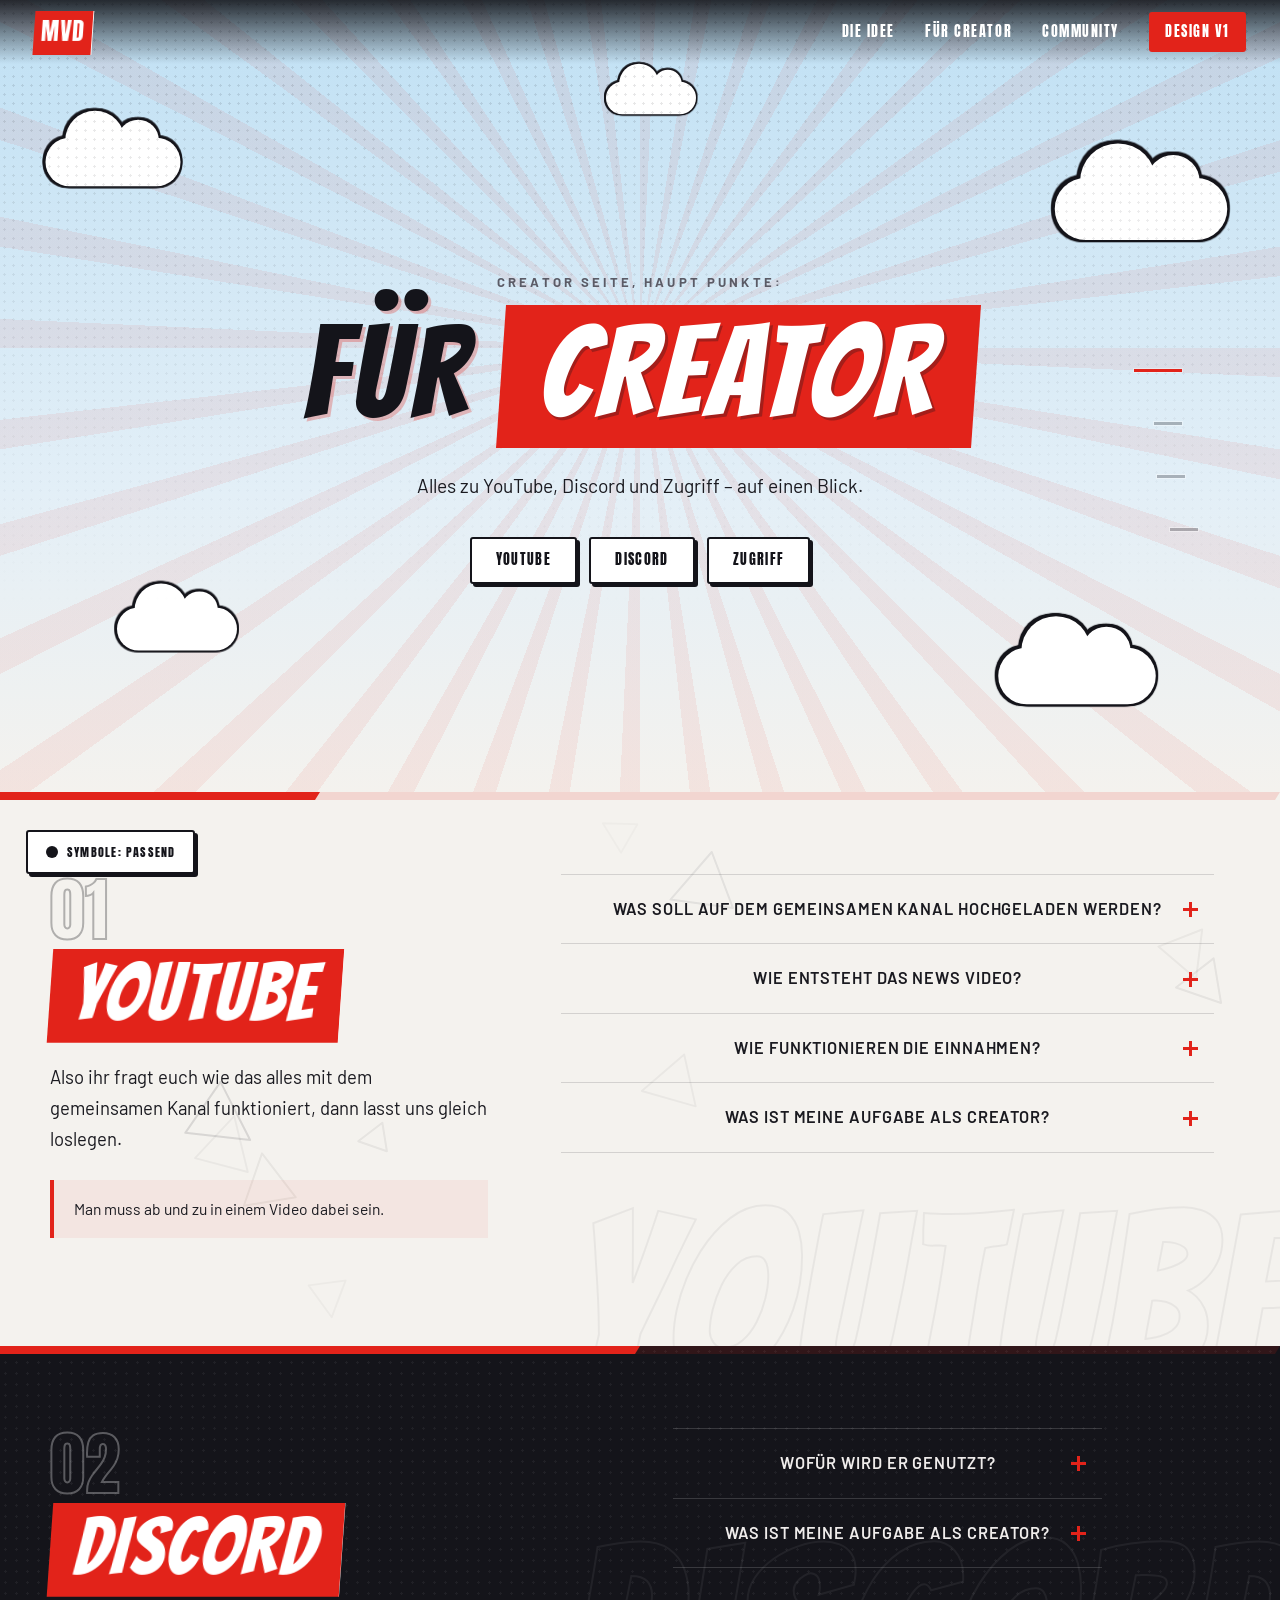
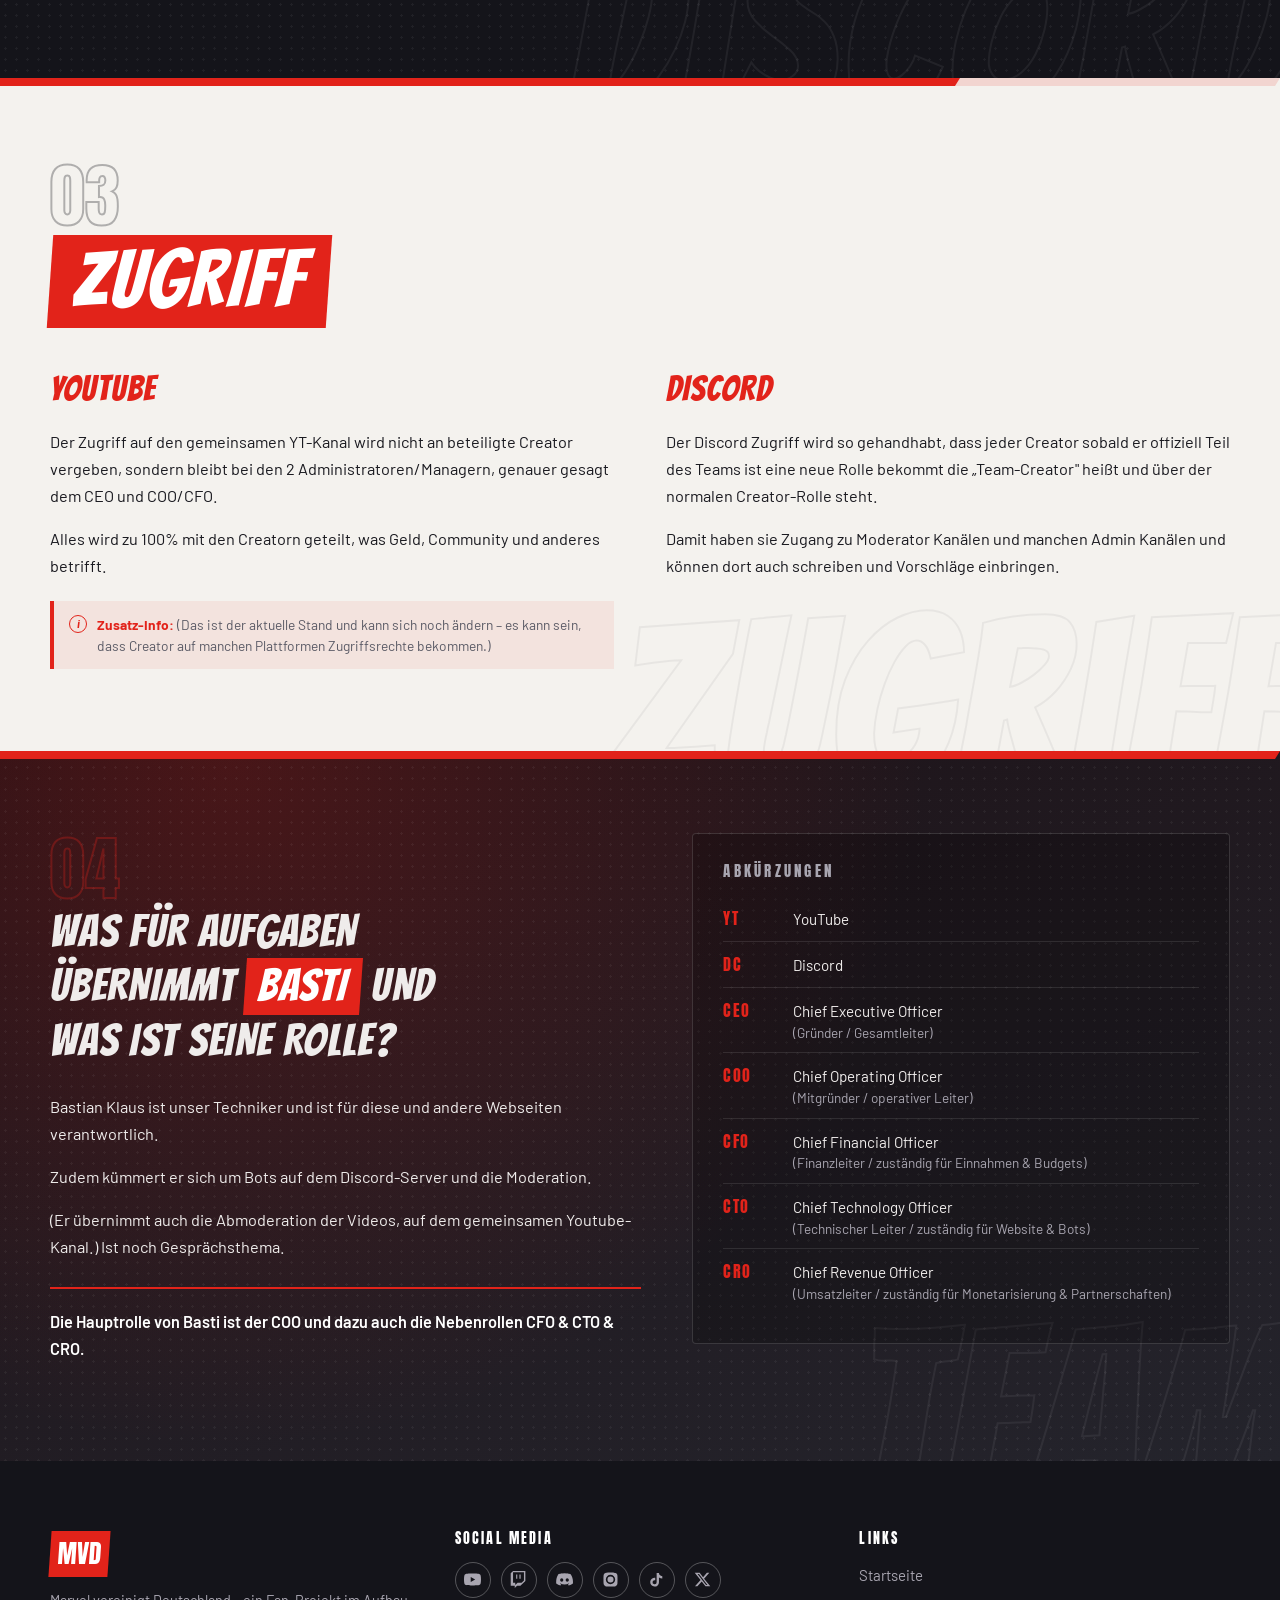
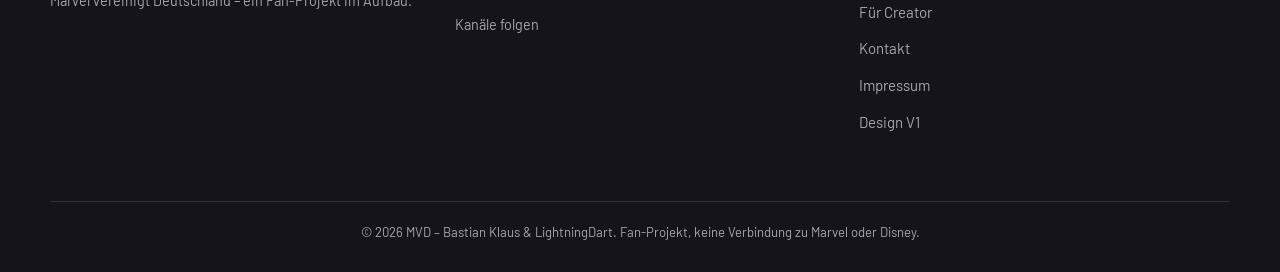
==== commit 8cfea5ef: "Kakteen richtig herum, Schattenblock weg, Symbolfarben-Schalter Kakteen: Die senkrechten Armteile wu" ====
--- a/creator-v2.html
+++ b/creator-v2.html
@@ -265,5 +265,6 @@
   <script src="js/qa.js"></script>
   <script src="js/section-nav.js"></script>
   <script src="js/deco.js"></script>
+  <script src="js/deco-colors.js"></script>
 </body>
 </html>
--- a/css/style-creator-v2.css
+++ b/css/style-creator-v2.css
@@ -828,3 +828,75 @@
 
   .band::after, .band::before { height: 6px; }
 }
+
+/* ==========================================================================
+   Schalter für die Symbolfarben (js/deco-colors.js)
+   Wird das Feature entfernt, greifen diese Regeln einfach nicht mehr.
+   ========================================================================== */
+
+.deco-toggle {
+  position: fixed;
+  left: clamp(12px, 3vw, 26px);
+  bottom: clamp(12px, 3vw, 26px);
+  z-index: 70;
+  display: inline-flex;
+  align-items: center;
+  gap: 9px;
+  min-height: 44px;
+  padding: 10px 18px;
+  border: 2px solid var(--ink);
+  border-radius: 3px;
+  background: #fff;
+  color: var(--ink);
+  font-family: var(--font-display);
+  font-size: 0.76rem;
+  letter-spacing: 0.1em;
+  text-transform: uppercase;
+  cursor: pointer;
+  box-shadow: 3px 3px 0 var(--ink);
+  transition: transform 0.16s ease, box-shadow 0.16s ease, background 0.16s ease, color 0.16s ease;
+}
+
+/* Kleiner Farbpunkt vor der Beschriftung, der den Zustand zeigt. */
+.deco-toggle::before {
+  content: "";
+  width: 12px;
+  height: 12px;
+  border-radius: 50%;
+  background: var(--ink);
+  flex: 0 0 auto;
+}
+
+.deco-toggle[aria-pressed="true"] {
+  background: var(--ink);
+  color: #fff;
+}
+
+.deco-toggle[aria-pressed="true"]::before {
+  background: conic-gradient(#ff0033, #5865f2, #e8b53c, #7fa8d8, #ff7a1a, #ff0033);
+}
+
+@media (hover: hover) {
+  .deco-toggle:hover {
+    transform: translate(-2px, -2px);
+    box-shadow: 5px 5px 0 var(--ink);
+  }
+}
+
+.deco-toggle:active {
+  transform: translate(2px, 2px);
+  box-shadow: 0 0 0 var(--ink);
+}
+
+.deco-toggle:focus-visible {
+  outline: 2px solid var(--red);
+  outline-offset: 3px;
+}
+
+@media (max-width: 780px) {
+  .deco-toggle {
+    padding: 9px 13px;
+    font-size: 0.68rem;
+    letter-spacing: 0.06em;
+  }
+}
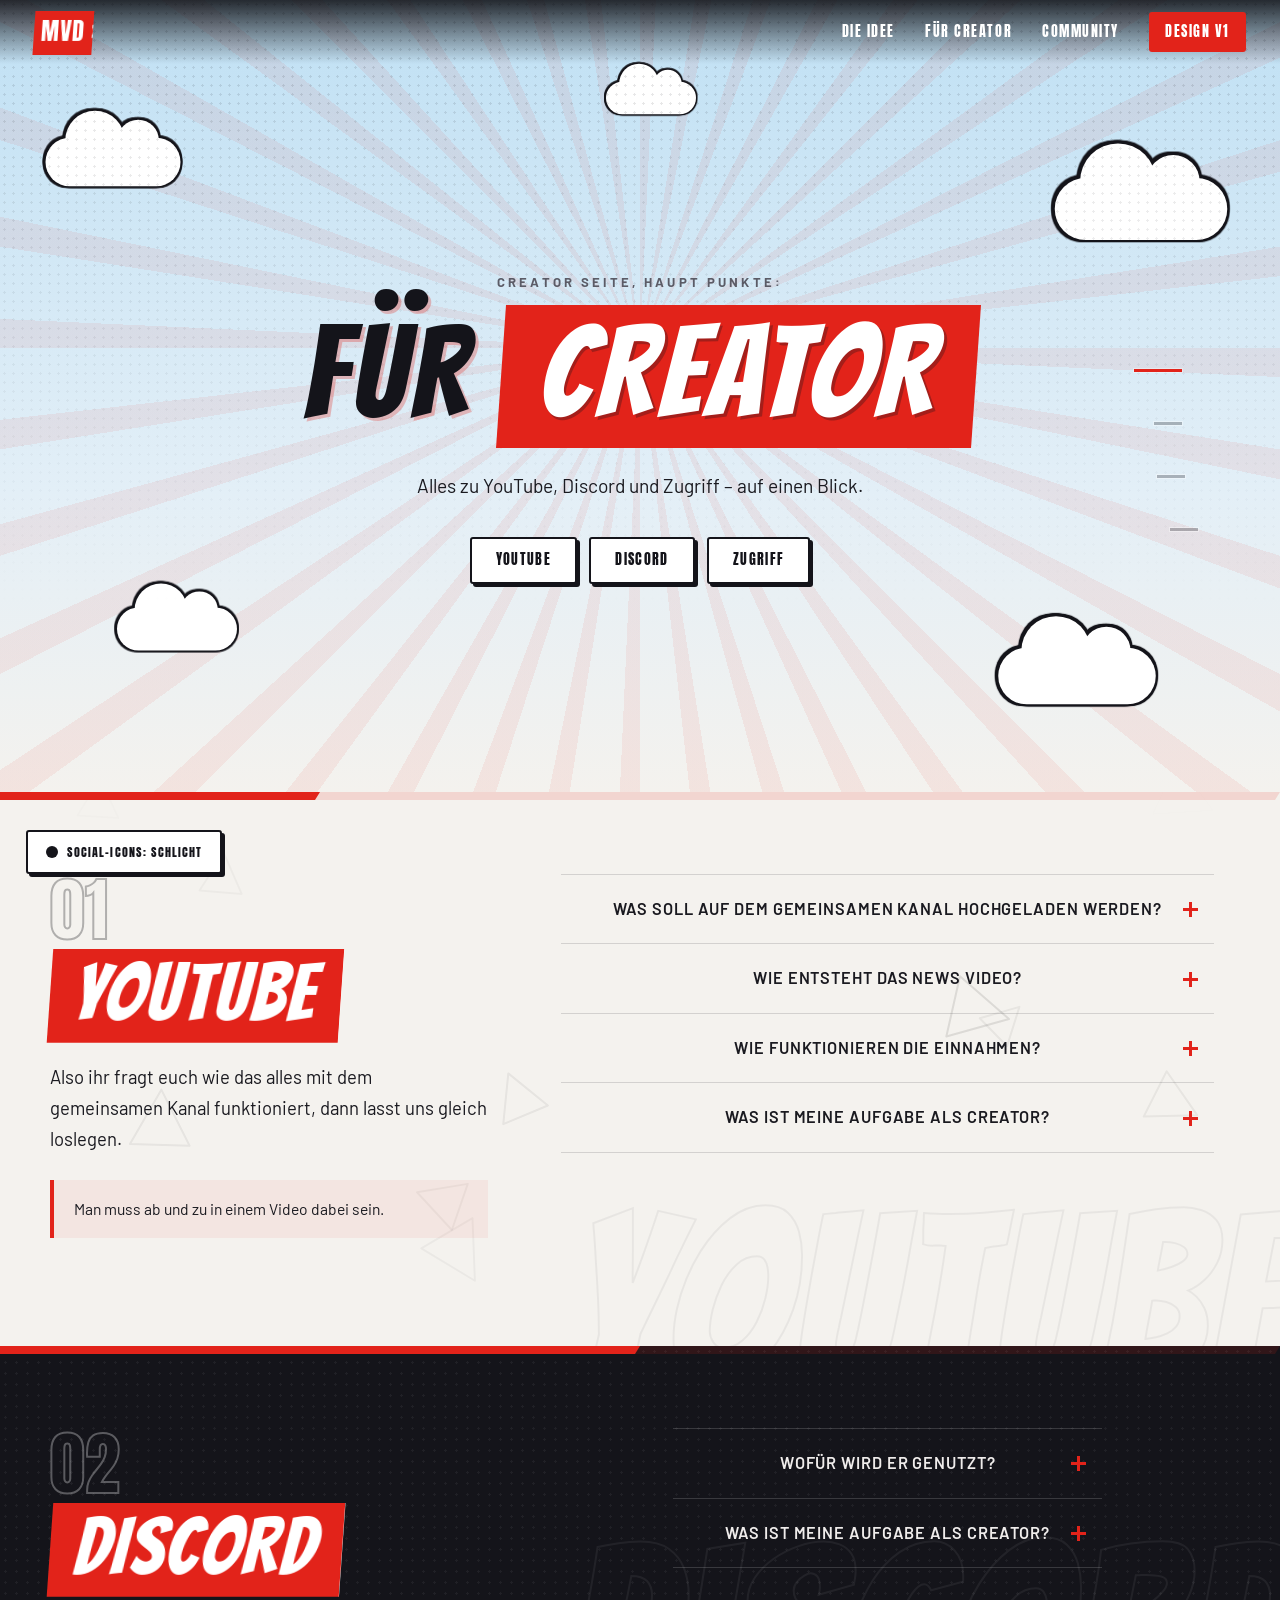
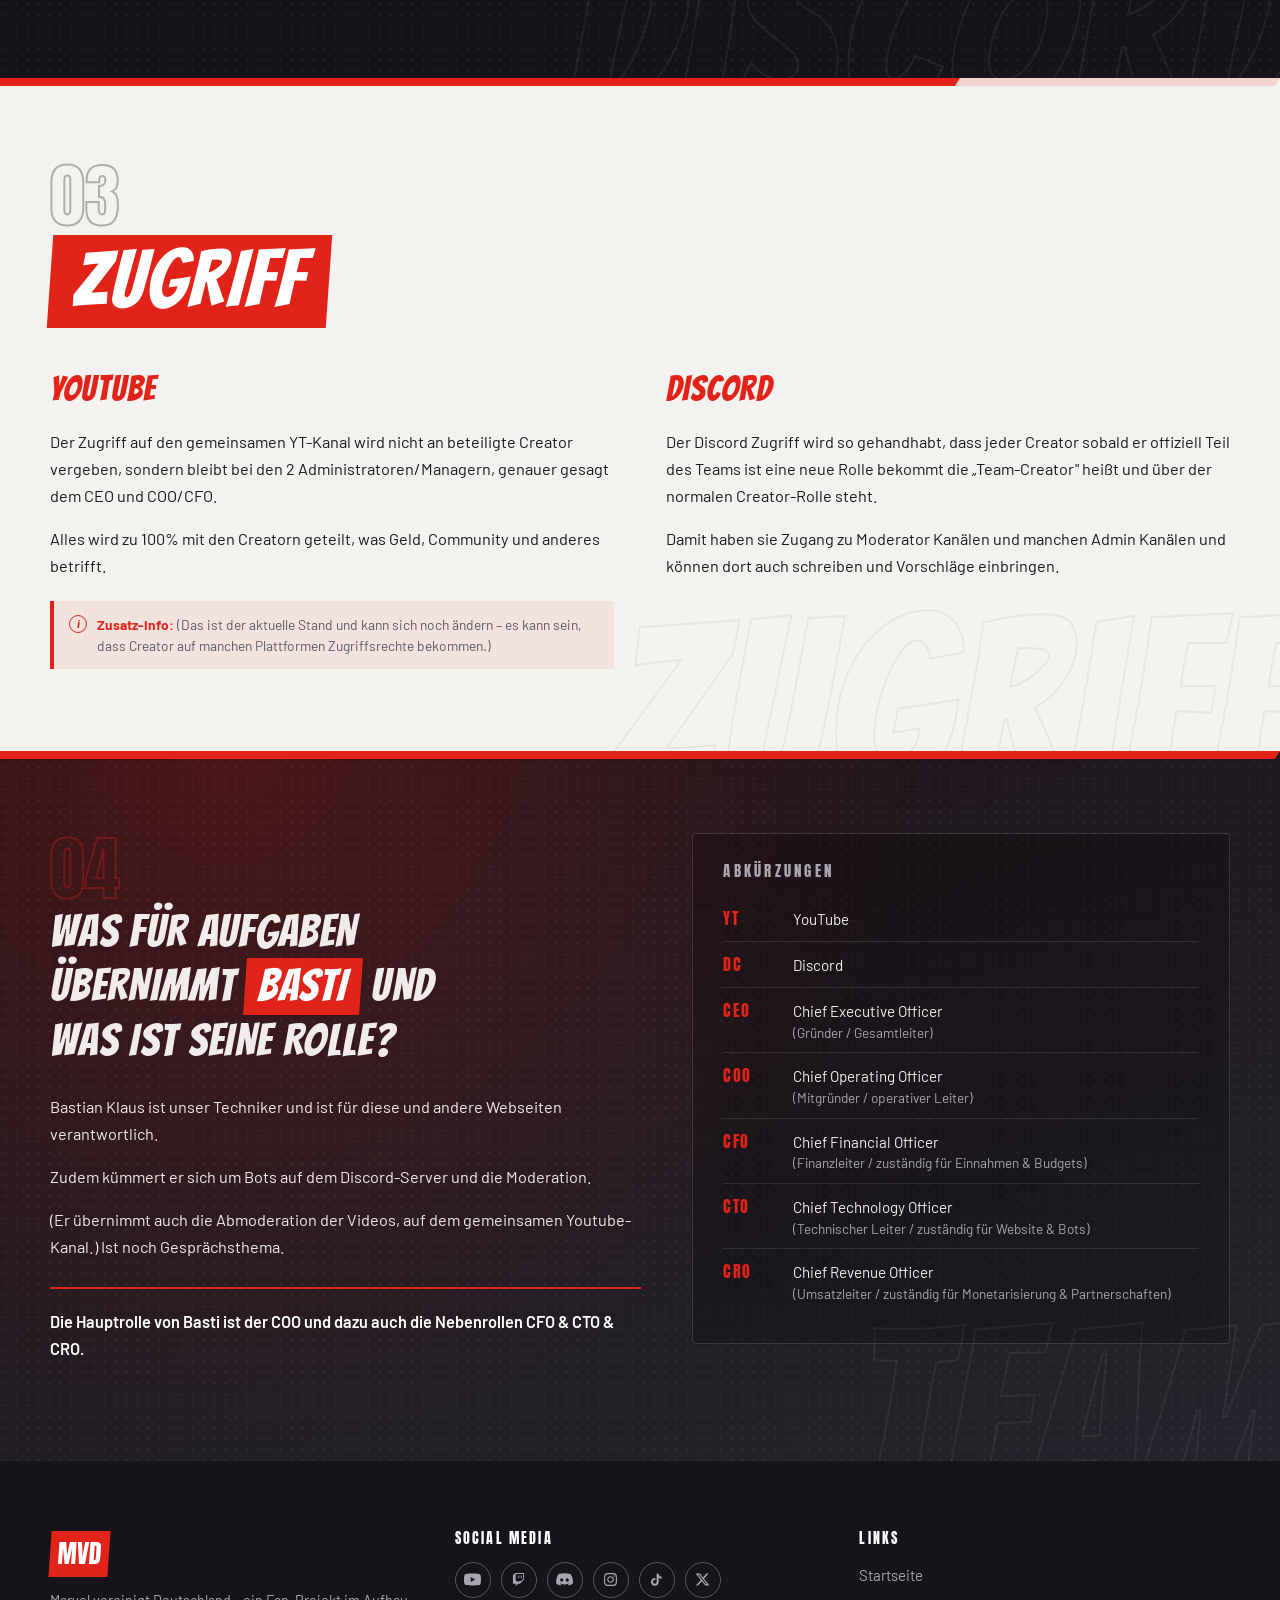
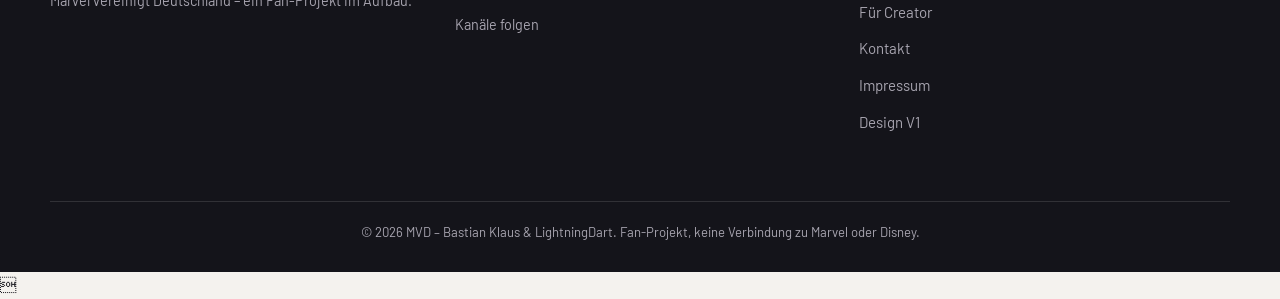
==== commit 0c75f5a6: "Fragen als Kacheln (V1), Farbschalter jetzt fuer die Footer-Icons V1: Die Fragen stehen nicht mehr a" ====
--- a/creator-v2.html
+++ b/creator-v2.html
@@ -236,12 +236,12 @@
       <div class="footer__col">
         <h4>Social Media</h4>
         <div class="footer__social">
-          <span class="social-icon" title="YouTube"><svg viewBox="0 0 24 24" aria-hidden="true"><path d="M23.5 6.2a3 3 0 0 0-2.1-2.1C19.5 3.5 12 3.5 12 3.5s-7.5 0-9.4.6A3 3 0 0 0 .5 6.2 31 31 0 0 0 0 12a31 31 0 0 0 .5 5.8 3 3 0 0 0 2.1 2.1c1.9.6 9.4.6 9.4.6s7.5 0 9.4-.6a3 3 0 0 0 2.1-2.1A31 31 0 0 0 24 12a31 31 0 0 0-.5-5.8zM9.5 15.6V8.4l6.3 3.6z"/></svg><span class="sr-only">YouTube</span></span>
-          <span class="social-icon" title="Twitch"><svg viewBox="0 0 24 24" aria-hidden="true"><path d="M4.3 0 1 3.3v17.4h5.7V24l3.3-3.3h4.7L21.7 14V0zm15.4 13.3-3.3 3.3h-5.7l-3.3 3.3v-3.3H4.3V1.7h15.4zM15 5v6h-1.7V5zm-4.7 0v6H8.7V5z"/></svg><span class="sr-only">Twitch</span></span>
-          <span class="social-icon" title="Discord"><svg viewBox="0 0 24 24" aria-hidden="true"><path d="M20.3 4.4A19.8 19.8 0 0 0 15.4 3l-.2.4a13.5 13.5 0 0 0-6.4 0L8.6 3a19.8 19.8 0 0 0-5 1.4C.5 9 0 13.3.3 17.6a19.9 19.9 0 0 0 6 3l1.2-1.7c-.7-.3-1.3-.6-1.9-1l.5-.3a14.2 14.2 0 0 0 12 0l.5.3c-.6.4-1.2.7-1.9 1l1.2 1.7a19.9 19.9 0 0 0 6-3c.4-5-.5-9.2-3.6-13.2zM8.1 15c-1.2 0-2.2-1.1-2.2-2.4s1-2.4 2.2-2.4 2.2 1.1 2.2 2.4S9.3 15 8.1 15zm7.8 0c-1.2 0-2.2-1.1-2.2-2.4s1-2.4 2.2-2.4 2.2 1.1 2.2 2.4-1 2.4-2.2 2.4z"/></svg><span class="sr-only">Discord</span></span>
-          <span class="social-icon" title="Instagram"><svg viewBox="0 0 24 24" aria-hidden="true"><path d="M12 2.2c3.2 0 3.6 0 4.9.1 1.2.1 1.8.3 2.2.4.6.2 1 .5 1.4.9.4.4.7.8.9 1.4.2.4.4 1 .4 2.2.1 1.3.1 1.7.1 4.9s0 3.6-.1 4.9c0 1.2-.2 1.8-.4 2.2-.2.6-.5 1-.9 1.4-.4.4-.8.7-1.4.9-.4.2-1 .4-2.2.4-1.3.1-1.7.1-4.9.1s-3.6 0-4.9-.1c-1.2 0-1.8-.2-2.2-.4-.6-.2-1-.5-1.4-.9-.4-.4-.7-.8-.9-1.4-.2-.4-.4-1-.4-2.2-.1-1.3-.1-1.7-.1-4.9s0-3.6.1-4.9c0-1.2.2-1.8.4-2.2.2-.6.5-1 .9-1.4.4-.4.8-.7 1.4-.9.4-.2 1-.4 2.2-.4C8.4 2.2 8.8 2.2 12 2.2zm0 3.2A6.6 6.6 0 1 0 18.6 12 6.6 6.6 0 0 0 12 5.4zm0 10.9A4.3 4.3 0 1 1 16.3 12 4.3 4.3 0 0 1 12 16.3zm6.9-11.1a1.5 1.5 0 1 1-1.5-1.5 1.5 1.5 0 0 1 1.5 1.5z"/></svg><span class="sr-only">Instagram</span></span>
-          <span class="social-icon" title="TikTok"><svg viewBox="0 0 24 24" aria-hidden="true"><path d="M16.6 5.8a4.8 4.8 0 0 1-1.1-3.1h-3.3v13.3a2.9 2.9 0 1 1-2-2.8V9.7a6.2 6.2 0 1 0 5.3 6.1V9.2a8 8 0 0 0 4.7 1.5V7.4a4.8 4.8 0 0 1-3.6-1.6z"/></svg><span class="sr-only">TikTok</span></span>
-          <span class="social-icon" title="X"><svg viewBox="0 0 24 24" aria-hidden="true"><path d="M18.2 2.3h3.4l-7.4 8.5L23 21.7h-6.8l-5.3-7-6.1 7H1.4l7.9-9.1L1 2.3h7l4.8 6.4zm-1.2 17.4h1.9L7.1 4.2H5z"/></svg><span class="sr-only">X</span></span>
+          <span class="social-icon" data-brand="youtube" title="YouTube"><svg viewBox="0 0 24 24" aria-hidden="true"><path d="M23.5 6.2a3 3 0 0 0-2.1-2.1C19.5 3.5 12 3.5 12 3.5s-7.5 0-9.4.6A3 3 0 0 0 .5 6.2 31 31 0 0 0 0 12a31 31 0 0 0 .5 5.8 3 3 0 0 0 2.1 2.1c1.9.6 9.4.6 9.4.6s7.5 0 9.4-.6a3 3 0 0 0 2.1-2.1A31 31 0 0 0 24 12a31 31 0 0 0-.5-5.8zM9.5 15.6V8.4l6.3 3.6z"/></svg><span class="sr-only">YouTube</span></span>
+          <span class="social-icon" data-brand="twitch" title="Twitch"><svg viewBox="0 0 24 24" aria-hidden="true"><path d="M11.571 4.714h1.715v5.143H11.57zm4.715 0H18v5.143h-1.714zM6 0L1.714 4.286v15.428h5.143V24l4.286-4.286h3.428L22.286 12V0zm14.571 11.143l-3.428 3.428h-3.429l-3 3v-3H6.857V1.714h13.714z"/></svg><span class="sr-only">Twitch</span></span>
+          <span class="social-icon" data-brand="discord" title="Discord"><svg viewBox="0 0 24 24" aria-hidden="true"><path d="M20.3 4.4A19.8 19.8 0 0 0 15.4 3l-.2.4a13.5 13.5 0 0 0-6.4 0L8.6 3a19.8 19.8 0 0 0-5 1.4C.5 9 0 13.3.3 17.6a19.9 19.9 0 0 0 6 3l1.2-1.7c-.7-.3-1.3-.6-1.9-1l.5-.3a14.2 14.2 0 0 0 12 0l.5.3c-.6.4-1.2.7-1.9 1l1.2 1.7a19.9 19.9 0 0 0 6-3c.4-5-.5-9.2-3.6-13.2zM8.1 15c-1.2 0-2.2-1.1-2.2-2.4s1-2.4 2.2-2.4 2.2 1.1 2.2 2.4S9.3 15 8.1 15zm7.8 0c-1.2 0-2.2-1.1-2.2-2.4s1-2.4 2.2-2.4 2.2 1.1 2.2 2.4-1 2.4-2.2 2.4z"/></svg><span class="sr-only">Discord</span></span>
+          <span class="social-icon" data-brand="instagram" title="Instagram"><svg viewBox="0 0 24 24" aria-hidden="true"><path d="M12 0C8.74 0 8.333.015 7.053.072 5.775.132 4.905.333 4.14.63c-.789.306-1.459.717-2.126 1.384S.935 3.35.63 4.14C.333 4.905.131 5.775.072 7.053.012 8.333 0 8.74 0 12s.015 3.667.072 4.947c.06 1.277.261 2.148.558 2.913.306.788.717 1.459 1.384 2.126.667.666 1.336 1.079 2.126 1.384.766.296 1.636.499 2.913.558C8.333 23.988 8.74 24 12 24s3.667-.015 4.947-.072c1.277-.06 2.148-.262 2.913-.558.788-.306 1.459-.718 2.126-1.384.666-.667 1.079-1.335 1.384-2.126.296-.765.499-1.636.558-2.913.06-1.28.072-1.687.072-4.947s-.015-3.667-.072-4.947c-.06-1.277-.262-2.149-.558-2.913-.306-.789-.718-1.459-1.384-2.126C21.319 1.347 20.651.935 19.86.63c-.765-.297-1.636-.499-2.913-.558C15.667.012 15.26 0 12 0zm0 2.16c3.203 0 3.585.016 4.85.071 1.17.055 1.805.249 2.227.415.562.217.96.477 1.382.896.419.42.679.819.896 1.381.164.422.36 1.057.413 2.227.057 1.266.07 1.646.07 4.85s-.015 3.585-.074 4.85c-.061 1.17-.256 1.805-.421 2.227-.224.562-.479.96-.899 1.382-.419.419-.824.679-1.38.896-.42.164-1.065.36-2.235.413-1.274.057-1.649.07-4.859.07-3.211 0-3.586-.015-4.859-.074-1.171-.061-1.816-.256-2.236-.421-.569-.224-.96-.479-1.379-.899-.421-.419-.69-.824-.9-1.38-.165-.42-.359-1.065-.42-2.235-.045-1.26-.061-1.649-.061-4.844 0-3.196.016-3.586.061-4.861.061-1.17.255-1.814.42-2.234.21-.57.479-.96.9-1.381.419-.419.81-.689 1.379-.898.42-.166 1.051-.361 2.221-.421 1.275-.045 1.65-.06 4.859-.06zm0 3.678c-3.405 0-6.162 2.76-6.162 6.162 0 3.405 2.76 6.162 6.162 6.162 3.405 0 6.162-2.76 6.162-6.162 0-3.405-2.76-6.162-6.162-6.162zM12 16c-2.21 0-4-1.79-4-4s1.79-4 4-4 4 1.79 4 4-1.79 4-4 4zm7.846-10.405c0 .795-.646 1.44-1.44 1.44-.795 0-1.44-.646-1.44-1.44 0-.794.646-1.439 1.44-1.439.793-.001 1.439.645 1.439 1.439z"/></svg><span class="sr-only">Instagram</span></span>
+          <span class="social-icon" data-brand="tiktok" title="TikTok"><svg viewBox="0 0 24 24" aria-hidden="true"><path d="M16.6 5.8a4.8 4.8 0 0 1-1.1-3.1h-3.3v13.3a2.9 2.9 0 1 1-2-2.8V9.7a6.2 6.2 0 1 0 5.3 6.1V9.2a8 8 0 0 0 4.7 1.5V7.4a4.8 4.8 0 0 1-3.6-1.6z"/></svg><span class="sr-only">TikTok</span></span>
+          <span class="social-icon" data-brand="x" title="X"><svg viewBox="0 0 24 24" aria-hidden="true"><path d="M18.2 2.3h3.4l-7.4 8.5L23 21.7h-6.8l-5.3-7-6.1 7H1.4l7.9-9.1L1 2.3h7l4.8 6.4zm-1.2 17.4h1.9L7.1 4.2H5z"/></svg><span class="sr-only">X</span></span>
         </div>
         <p class="footer__note">Kanäle folgen</p>
       </div>
@@ -265,6 +265,5 @@
   <script src="js/qa.js"></script>
   <script src="js/section-nav.js"></script>
   <script src="js/deco.js"></script>
-  <script src="js/deco-colors.js"></script>
-</body>
+  <script src="js/icon-colors.js"></script>
 </html>
--- a/css/style-v2.css
+++ b/css/style-v2.css
@@ -637,6 +637,15 @@
   fill: currentColor;
 }
 
+/* Optischer Ausgleich: Die Zeichen füllen ihr 24er-Feld unterschiedlich stark
+   aus. Twitch und Instagram gehen bis an den Rand, YouTube und Discord nur
+   über gut zwei Drittel der Höhe. Bei gleicher Kastengröße wirken die
+   ersten beiden deshalb deutlich größer. Diese Werte gleichen das aus. */
+.social-icon[data-brand="twitch"] svg    { width: 13px; height: 13px; }
+.social-icon[data-brand="instagram"] svg { width: 13px; height: 13px; }
+.social-icon[data-brand="x"] svg         { width: 15px; height: 15px; }
+.social-icon[data-brand="tiktok"] svg    { width: 15px; height: 15px; }
+
 @media (hover: hover) {
   .social-icon:hover {
     background: var(--red);
@@ -695,3 +704,115 @@
   .reveal { transition: none; }
   .btn { transition: none; }
 }
+
+/* ==========================================================================
+   Social-Media-Icons: Markenfarben (js/icon-colors.js)
+
+   Ohne die Klasse "brand-icons" auf <html> greift hier nichts und die Icons
+   bleiben zurückhaltend. Wird das Feature entfernt, kann dieser Block
+   stehenbleiben – er wird dann nie aktiv.
+   ========================================================================== */
+
+.brand-icons .social-icon {
+  border-color: transparent;
+  color: #fff;
+  /* Heller Ring, damit die dunklen Marken (X, TikTok) auf dunklem Grund
+     nicht verschwinden. */
+  box-shadow: 0 0 0 1px rgba(255, 255, 255, 0.3);
+}
+
+.brand-icons .social-icon[data-brand="youtube"]  { background: #ff0000; }
+.brand-icons .social-icon[data-brand="twitch"]   { background: #9146ff; }
+.brand-icons .social-icon[data-brand="discord"]  { background: #5865f2; }
+.brand-icons .social-icon[data-brand="tiktok"]   { background: #010101; }
+.brand-icons .social-icon[data-brand="x"]        { background: #000000; }
+
+/* Instagram hat keine einzelne Hausfarbe, sondern seinen Verlauf. */
+.brand-icons .social-icon[data-brand="instagram"] {
+  background: radial-gradient(circle at 30% 108%,
+      #fdf497 0%, #fdf497 5%, #fd5949 45%, #d6249f 60%, #285aeb 90%);
+}
+
+@media (hover: hover) {
+  .brand-icons .social-icon:hover {
+    filter: brightness(1.15);
+    box-shadow: 0 0 0 2px rgba(255, 255, 255, 0.55);
+  }
+}
+
+/* ==========================================================================
+   Schalter für die Icon-Farben (js/icon-colors.js)
+   ========================================================================== */
+
+.icon-toggle {
+  position: fixed;
+  left: clamp(12px, 3vw, 26px);
+  bottom: clamp(12px, 3vw, 26px);
+  z-index: 75;
+  display: inline-flex;
+  align-items: center;
+  gap: 9px;
+  /* 44px hoch: sichere Trefferfläche auf dem Handy. */
+  min-height: 44px;
+  max-width: calc(100vw - 32px);
+  padding: 10px 18px;
+  border: 2px solid var(--ink);
+  border-radius: 3px;
+  background: #fff;
+  color: var(--ink);
+  font-family: var(--font-display);
+  font-size: 0.74rem;
+  letter-spacing: 0.09em;
+  line-height: 1.2;
+  text-transform: uppercase;
+  text-align: left;
+  cursor: pointer;
+  box-shadow: 3px 3px 0 var(--ink);
+  transition: transform 0.16s ease, box-shadow 0.16s ease,
+              background 0.16s ease, color 0.16s ease;
+}
+
+/* Farbpunkt, der den Zustand zeigt. */
+.icon-toggle::before {
+  content: "";
+  flex: 0 0 auto;
+  width: 12px;
+  height: 12px;
+  border-radius: 50%;
+  background: var(--ink);
+}
+
+.icon-toggle[aria-pressed="true"] {
+  background: var(--ink);
+  color: #fff;
+}
+
+.icon-toggle[aria-pressed="true"]::before {
+  background: conic-gradient(#ff0000, #9146ff, #5865f2, #d6249f, #010101, #ff0000);
+}
+
+@media (hover: hover) {
+  .icon-toggle:hover {
+    transform: translate(-2px, -2px);
+    box-shadow: 5px 5px 0 var(--ink);
+  }
+}
+
+.icon-toggle:active {
+  transform: translate(2px, 2px);
+  box-shadow: 0 0 0 var(--ink);
+}
+
+.icon-toggle:focus-visible {
+  outline: 2px solid var(--red);
+  outline-offset: 3px;
+}
+
+@media (max-width: 780px) {
+  .icon-toggle {
+    max-width: calc(100vw - 76px);
+    padding: 9px 13px;
+    font-size: 0.66rem;
+    letter-spacing: 0.05em;
+  }
+}
--- a/css/style-creator-v2.css
+++ b/css/style-creator-v2.css
@@ -828,75 +828,3 @@
 
   .band::after, .band::before { height: 6px; }
 }
-
-/* ==========================================================================
-   Schalter für die Symbolfarben (js/deco-colors.js)
-   Wird das Feature entfernt, greifen diese Regeln einfach nicht mehr.
-   ========================================================================== */
-
-.deco-toggle {
-  position: fixed;
-  left: clamp(12px, 3vw, 26px);
-  bottom: clamp(12px, 3vw, 26px);
-  z-index: 70;
-  display: inline-flex;
-  align-items: center;
-  gap: 9px;
-  min-height: 44px;
-  padding: 10px 18px;
-  border: 2px solid var(--ink);
-  border-radius: 3px;
-  background: #fff;
-  color: var(--ink);
-  font-family: var(--font-display);
-  font-size: 0.76rem;
-  letter-spacing: 0.1em;
-  text-transform: uppercase;
-  cursor: pointer;
-  box-shadow: 3px 3px 0 var(--ink);
-  transition: transform 0.16s ease, box-shadow 0.16s ease, background 0.16s ease, color 0.16s ease;
-}
-
-/* Kleiner Farbpunkt vor der Beschriftung, der den Zustand zeigt. */
-.deco-toggle::before {
-  content: "";
-  width: 12px;
-  height: 12px;
-  border-radius: 50%;
-  background: var(--ink);
-  flex: 0 0 auto;
-}
-
-.deco-toggle[aria-pressed="true"] {
-  background: var(--ink);
-  color: #fff;
-}
-
-.deco-toggle[aria-pressed="true"]::before {
-  background: conic-gradient(#ff0033, #5865f2, #e8b53c, #7fa8d8, #ff7a1a, #ff0033);
-}
-
-@media (hover: hover) {
-  .deco-toggle:hover {
-    transform: translate(-2px, -2px);
-    box-shadow: 5px 5px 0 var(--ink);
-  }
-}
-
-.deco-toggle:active {
-  transform: translate(2px, 2px);
-  box-shadow: 0 0 0 var(--ink);
-}
-
-.deco-toggle:focus-visible {
-  outline: 2px solid var(--red);
-  outline-offset: 3px;
-}
-
-@media (max-width: 780px) {
-  .deco-toggle {
-    padding: 9px 13px;
-    font-size: 0.68rem;
-    letter-spacing: 0.06em;
-  }
-}
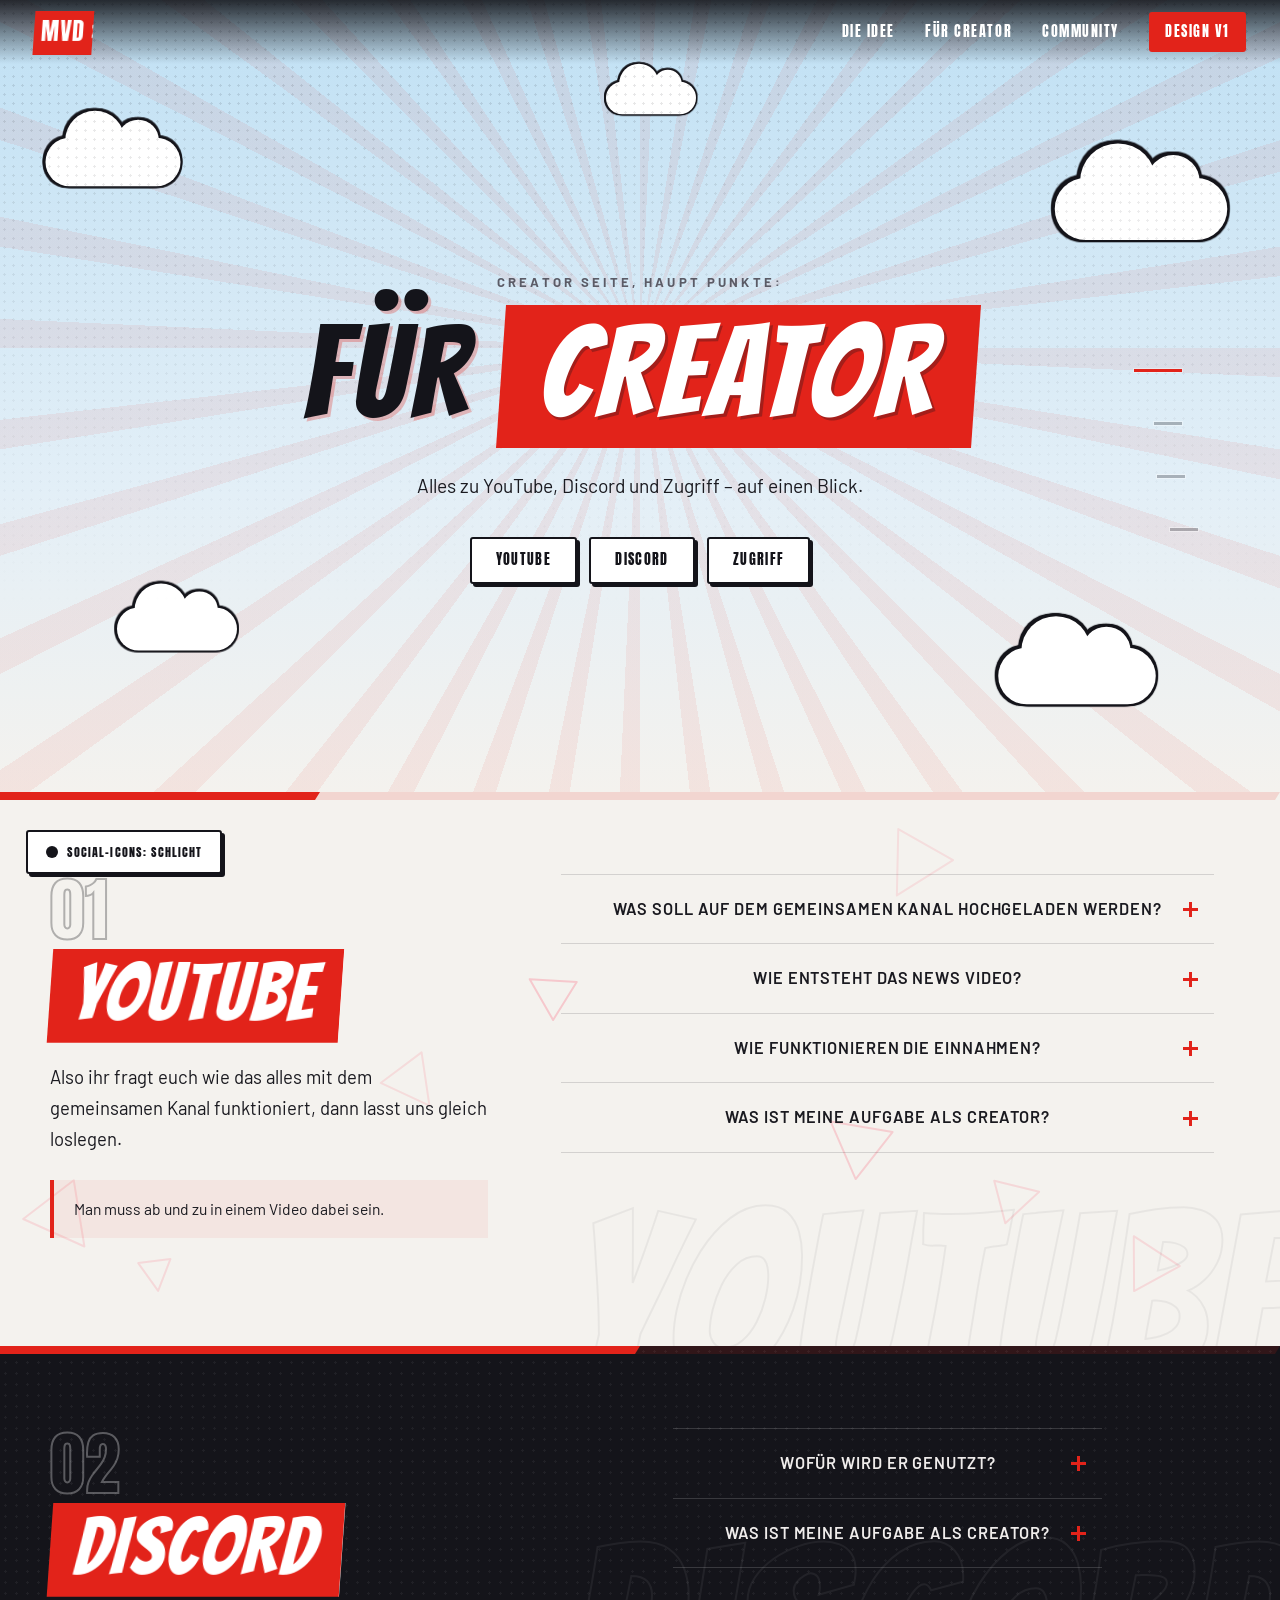
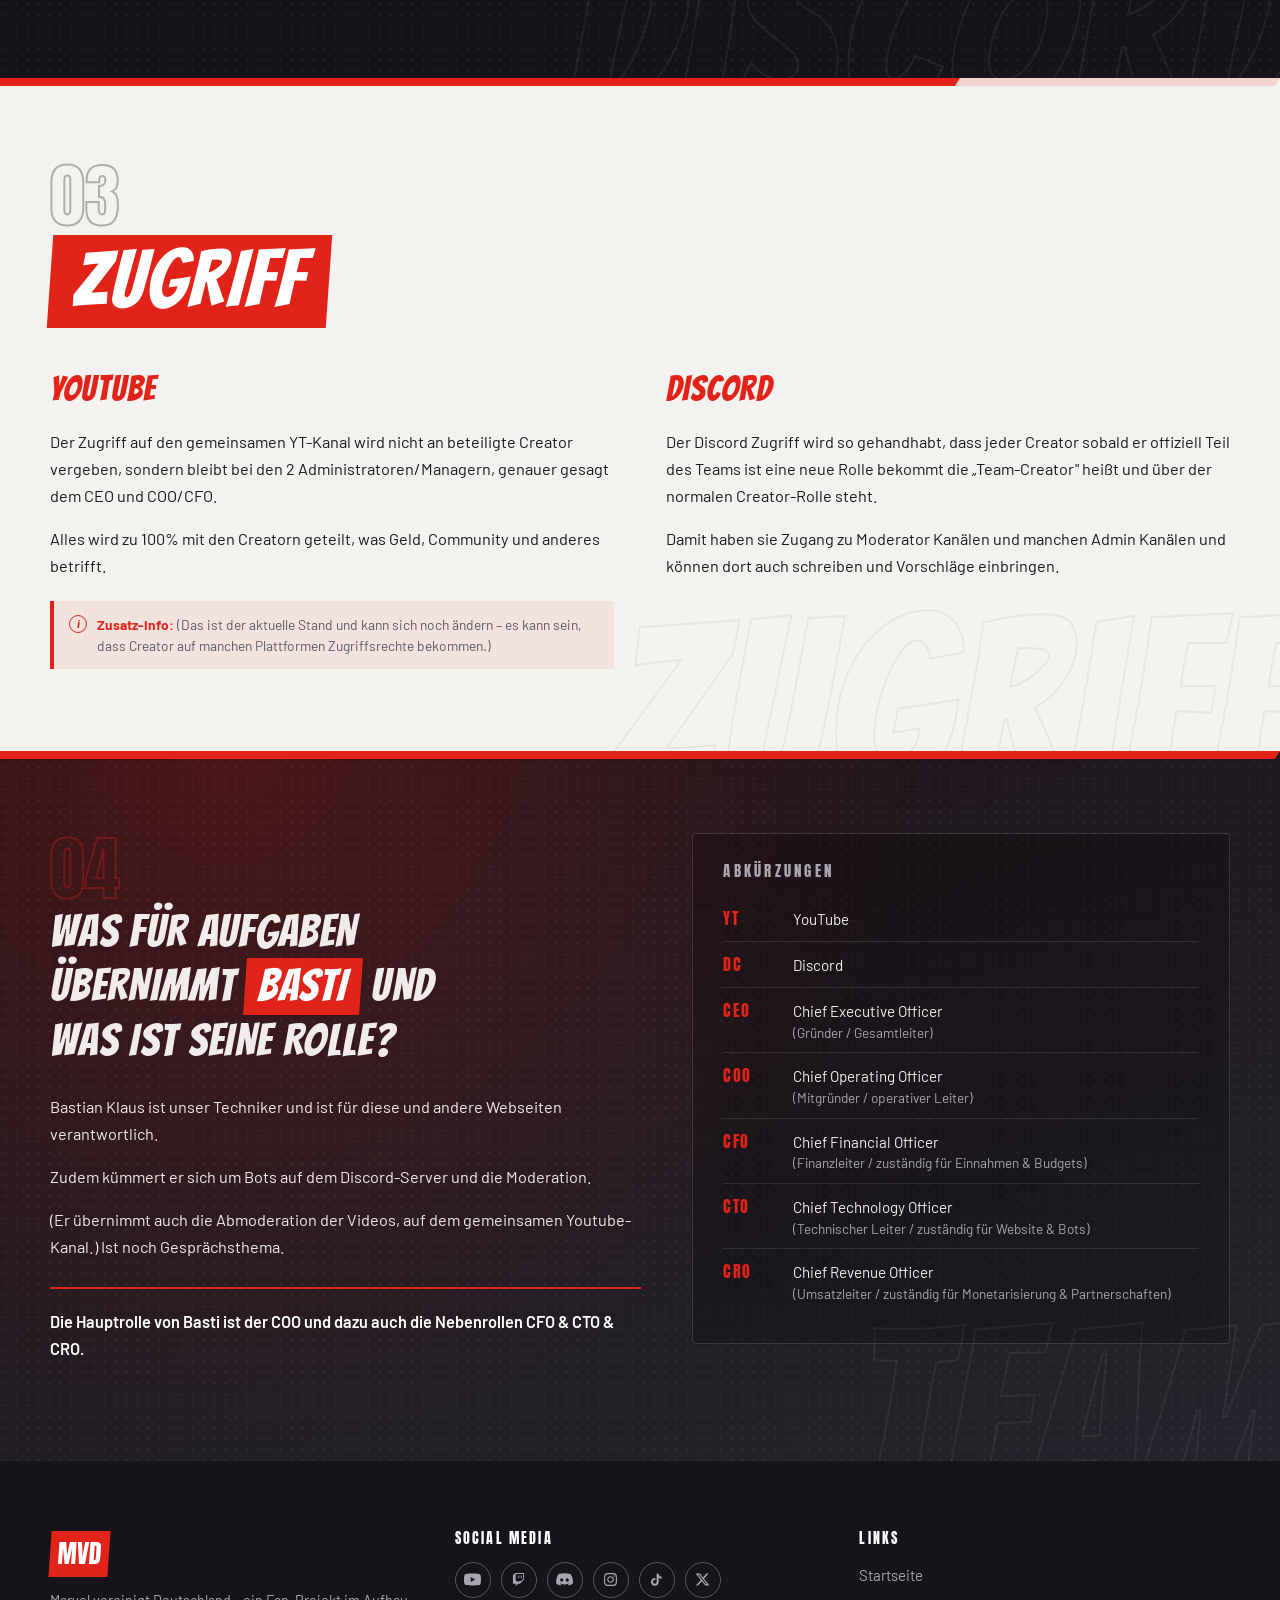
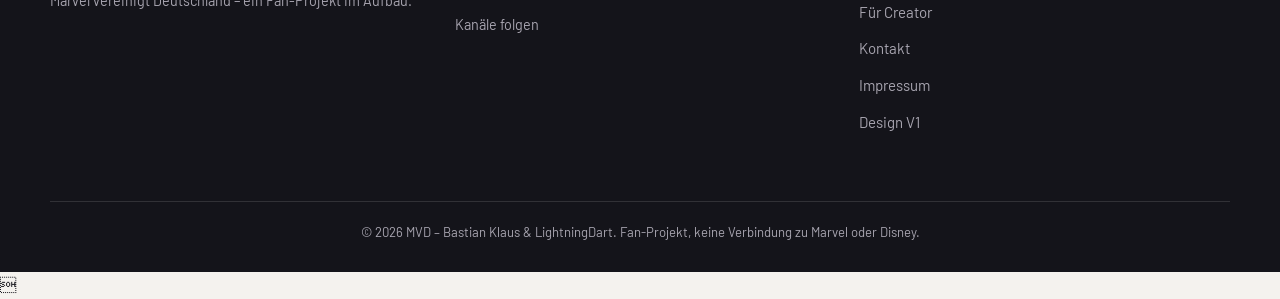
==== commit 87f90bb2: "Deko-Symbole fest eingefaerbt, TikTok mehrfarbig, Weiss unter dem Footer weg Deko-Symbole in den Ber" ====
--- a/creator-v2.html
+++ b/creator-v2.html
@@ -240,7 +240,7 @@
           <span class="social-icon" data-brand="twitch" title="Twitch"><svg viewBox="0 0 24 24" aria-hidden="true"><path d="M11.571 4.714h1.715v5.143H11.57zm4.715 0H18v5.143h-1.714zM6 0L1.714 4.286v15.428h5.143V24l4.286-4.286h3.428L22.286 12V0zm14.571 11.143l-3.428 3.428h-3.429l-3 3v-3H6.857V1.714h13.714z"/></svg><span class="sr-only">Twitch</span></span>
           <span class="social-icon" data-brand="discord" title="Discord"><svg viewBox="0 0 24 24" aria-hidden="true"><path d="M20.3 4.4A19.8 19.8 0 0 0 15.4 3l-.2.4a13.5 13.5 0 0 0-6.4 0L8.6 3a19.8 19.8 0 0 0-5 1.4C.5 9 0 13.3.3 17.6a19.9 19.9 0 0 0 6 3l1.2-1.7c-.7-.3-1.3-.6-1.9-1l.5-.3a14.2 14.2 0 0 0 12 0l.5.3c-.6.4-1.2.7-1.9 1l1.2 1.7a19.9 19.9 0 0 0 6-3c.4-5-.5-9.2-3.6-13.2zM8.1 15c-1.2 0-2.2-1.1-2.2-2.4s1-2.4 2.2-2.4 2.2 1.1 2.2 2.4S9.3 15 8.1 15zm7.8 0c-1.2 0-2.2-1.1-2.2-2.4s1-2.4 2.2-2.4 2.2 1.1 2.2 2.4-1 2.4-2.2 2.4z"/></svg><span class="sr-only">Discord</span></span>
           <span class="social-icon" data-brand="instagram" title="Instagram"><svg viewBox="0 0 24 24" aria-hidden="true"><path d="M12 0C8.74 0 8.333.015 7.053.072 5.775.132 4.905.333 4.14.63c-.789.306-1.459.717-2.126 1.384S.935 3.35.63 4.14C.333 4.905.131 5.775.072 7.053.012 8.333 0 8.74 0 12s.015 3.667.072 4.947c.06 1.277.261 2.148.558 2.913.306.788.717 1.459 1.384 2.126.667.666 1.336 1.079 2.126 1.384.766.296 1.636.499 2.913.558C8.333 23.988 8.74 24 12 24s3.667-.015 4.947-.072c1.277-.06 2.148-.262 2.913-.558.788-.306 1.459-.718 2.126-1.384.666-.667 1.079-1.335 1.384-2.126.296-.765.499-1.636.558-2.913.06-1.28.072-1.687.072-4.947s-.015-3.667-.072-4.947c-.06-1.277-.262-2.149-.558-2.913-.306-.789-.718-1.459-1.384-2.126C21.319 1.347 20.651.935 19.86.63c-.765-.297-1.636-.499-2.913-.558C15.667.012 15.26 0 12 0zm0 2.16c3.203 0 3.585.016 4.85.071 1.17.055 1.805.249 2.227.415.562.217.96.477 1.382.896.419.42.679.819.896 1.381.164.422.36 1.057.413 2.227.057 1.266.07 1.646.07 4.85s-.015 3.585-.074 4.85c-.061 1.17-.256 1.805-.421 2.227-.224.562-.479.96-.899 1.382-.419.419-.824.679-1.38.896-.42.164-1.065.36-2.235.413-1.274.057-1.649.07-4.859.07-3.211 0-3.586-.015-4.859-.074-1.171-.061-1.816-.256-2.236-.421-.569-.224-.96-.479-1.379-.899-.421-.419-.69-.824-.9-1.38-.165-.42-.359-1.065-.42-2.235-.045-1.26-.061-1.649-.061-4.844 0-3.196.016-3.586.061-4.861.061-1.17.255-1.814.42-2.234.21-.57.479-.96.9-1.381.419-.419.81-.689 1.379-.898.42-.166 1.051-.361 2.221-.421 1.275-.045 1.65-.06 4.859-.06zm0 3.678c-3.405 0-6.162 2.76-6.162 6.162 0 3.405 2.76 6.162 6.162 6.162 3.405 0 6.162-2.76 6.162-6.162 0-3.405-2.76-6.162-6.162-6.162zM12 16c-2.21 0-4-1.79-4-4s1.79-4 4-4 4 1.79 4 4-1.79 4-4 4zm7.846-10.405c0 .795-.646 1.44-1.44 1.44-.795 0-1.44-.646-1.44-1.44 0-.794.646-1.439 1.44-1.439.793-.001 1.439.645 1.439 1.439z"/></svg><span class="sr-only">Instagram</span></span>
-          <span class="social-icon" data-brand="tiktok" title="TikTok"><svg viewBox="0 0 24 24" aria-hidden="true"><path d="M16.6 5.8a4.8 4.8 0 0 1-1.1-3.1h-3.3v13.3a2.9 2.9 0 1 1-2-2.8V9.7a6.2 6.2 0 1 0 5.3 6.1V9.2a8 8 0 0 0 4.7 1.5V7.4a4.8 4.8 0 0 1-3.6-1.6z"/></svg><span class="sr-only">TikTok</span></span>
+          <span class="social-icon" data-brand="tiktok" title="TikTok"><svg viewBox="0 0 24 24" aria-hidden="true"><path class="tt tt--cyan" d="M16.6 5.8a4.8 4.8 0 0 1-1.1-3.1h-3.3v13.3a2.9 2.9 0 1 1-2-2.8V9.7a6.2 6.2 0 1 0 5.3 6.1V9.2a8 8 0 0 0 4.7 1.5V7.4a4.8 4.8 0 0 1-3.6-1.6z"/><path class="tt tt--magenta" d="M16.6 5.8a4.8 4.8 0 0 1-1.1-3.1h-3.3v13.3a2.9 2.9 0 1 1-2-2.8V9.7a6.2 6.2 0 1 0 5.3 6.1V9.2a8 8 0 0 0 4.7 1.5V7.4a4.8 4.8 0 0 1-3.6-1.6z"/><path class="tt tt--main" d="M16.6 5.8a4.8 4.8 0 0 1-1.1-3.1h-3.3v13.3a2.9 2.9 0 1 1-2-2.8V9.7a6.2 6.2 0 1 0 5.3 6.1V9.2a8 8 0 0 0 4.7 1.5V7.4a4.8 4.8 0 0 1-3.6-1.6z"/></svg><span class="sr-only">TikTok</span></span>
           <span class="social-icon" data-brand="x" title="X"><svg viewBox="0 0 24 24" aria-hidden="true"><path d="M18.2 2.3h3.4l-7.4 8.5L23 21.7h-6.8l-5.3-7-6.1 7H1.4l7.9-9.1L1 2.3h7l4.8 6.4zm-1.2 17.4h1.9L7.1 4.2H5z"/></svg><span class="sr-only">X</span></span>
         </div>
         <p class="footer__note">Kanäle folgen</p>
--- a/css/style-v2.css
+++ b/css/style-v2.css
@@ -31,6 +31,11 @@
   scroll-behavior: smooth;
   /* Anker landen nicht unter der fixierten Topbar. */
   scroll-padding-top: calc(var(--topbar-h) + 12px);
+  /* Ohne eigenen Hintergrund faerbt der von body die ganze Flaeche - also
+     auch den Bereich unterhalb des Inhalts. Da body Papierweiss ist, blitzte
+     dort unter dem dunklen Footer Weiss auf. Hier steht deshalb die
+     Footer-Farbe, damit der Uebergang nach unten nahtlos ist. */
+  background: var(--ink);
 }
 
 body {
@@ -716,9 +721,10 @@
 .brand-icons .social-icon {
   border-color: transparent;
   color: #fff;
-  /* Heller Ring, damit die dunklen Marken (X, TikTok) auf dunklem Grund
-     nicht verschwinden. */
-  box-shadow: 0 0 0 1px rgba(255, 255, 255, 0.3);
+  /* Nur ein Hauch von Ring, damit die dunklen Marken (X, TikTok) auf
+     dunklem Grund nicht verschwinden. Kräftiger gerahmt wirkte es, als
+     hätten die Icons einen weißen Rand. */
+  box-shadow: 0 0 0 1px rgba(255, 255, 255, 0.18);
 }
 
 .brand-icons .social-icon[data-brand="youtube"]  { background: #ff0000; }
@@ -736,7 +742,7 @@
 @media (hover: hover) {
   .brand-icons .social-icon:hover {
     filter: brightness(1.15);
-    box-shadow: 0 0 0 2px rgba(255, 255, 255, 0.55);
+    box-shadow: 0 0 0 2px rgba(255, 255, 255, 0.35);
   }
 }
 
@@ -816,3 +822,30 @@
     letter-spacing: 0.05em;
   }
 }
+
+/* TikTok besteht aus drei Ebenen: eine cyanfarbene und eine magentafarbene
+   Kopie leicht versetzt dahinter, die eigentliche Note darüber. Genau so
+   sieht das echte Logo aus. Schlicht bleibt nur die Note sichtbar. */
+.social-icon[data-brand="tiktok"] .tt--cyan,
+.social-icon[data-brand="tiktok"] .tt--magenta { display: none; }
+
+.brand-icons .social-icon[data-brand="tiktok"] .tt--cyan {
+  display: block;
+  fill: #25f4ee;
+  transform: translate(-1.1px, -1.1px);
+}
+
+.brand-icons .social-icon[data-brand="tiktok"] .tt--magenta {
+  display: block;
+  fill: #fe2c55;
+  transform: translate(1.1px, 1.1px);
+}
+
+.brand-icons .social-icon[data-brand="tiktok"] .tt--main { fill: #fff; }
+
+/* Instagram: der Verlauf soll den ganzen Kreis füllen, sonst blitzt an den
+   Rändern der Untergrund durch. */
+.brand-icons .social-icon[data-brand="instagram"] {
+  background-size: 140% 140%;
+  background-position: center;
+}
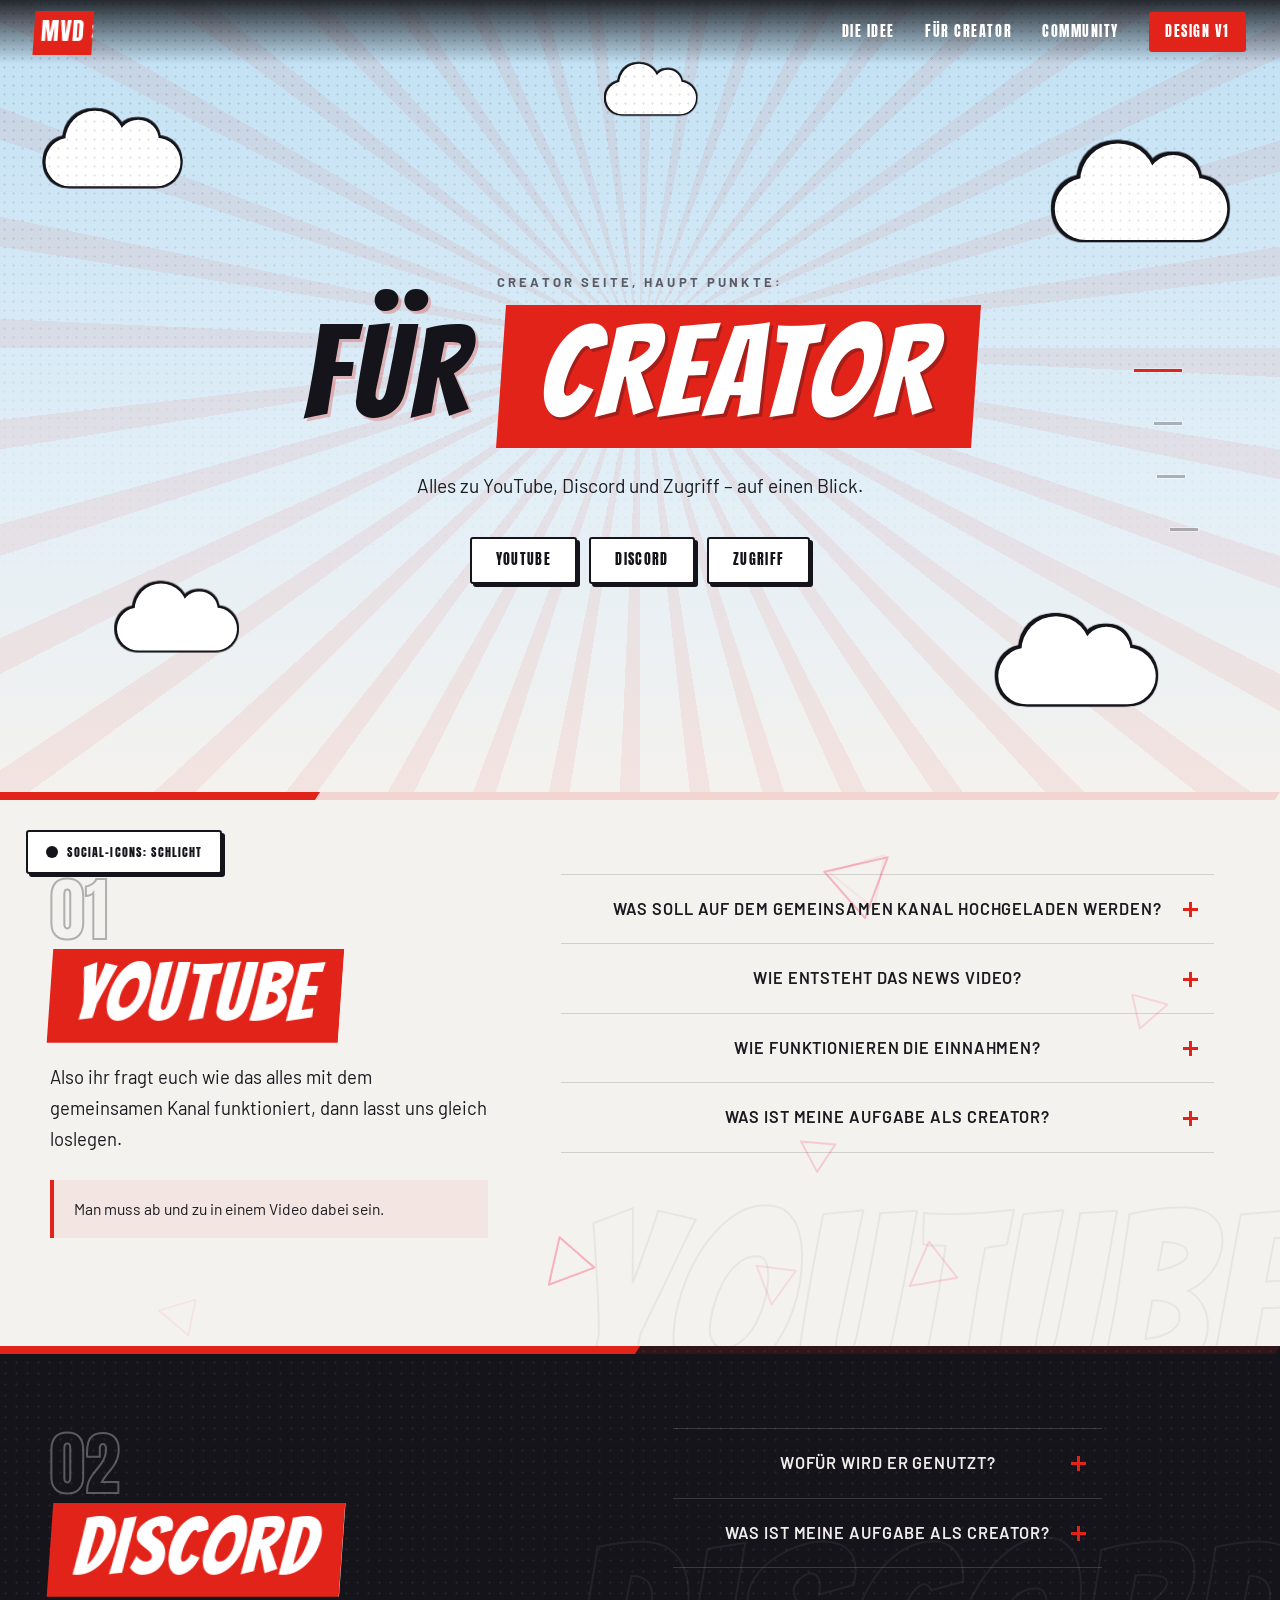
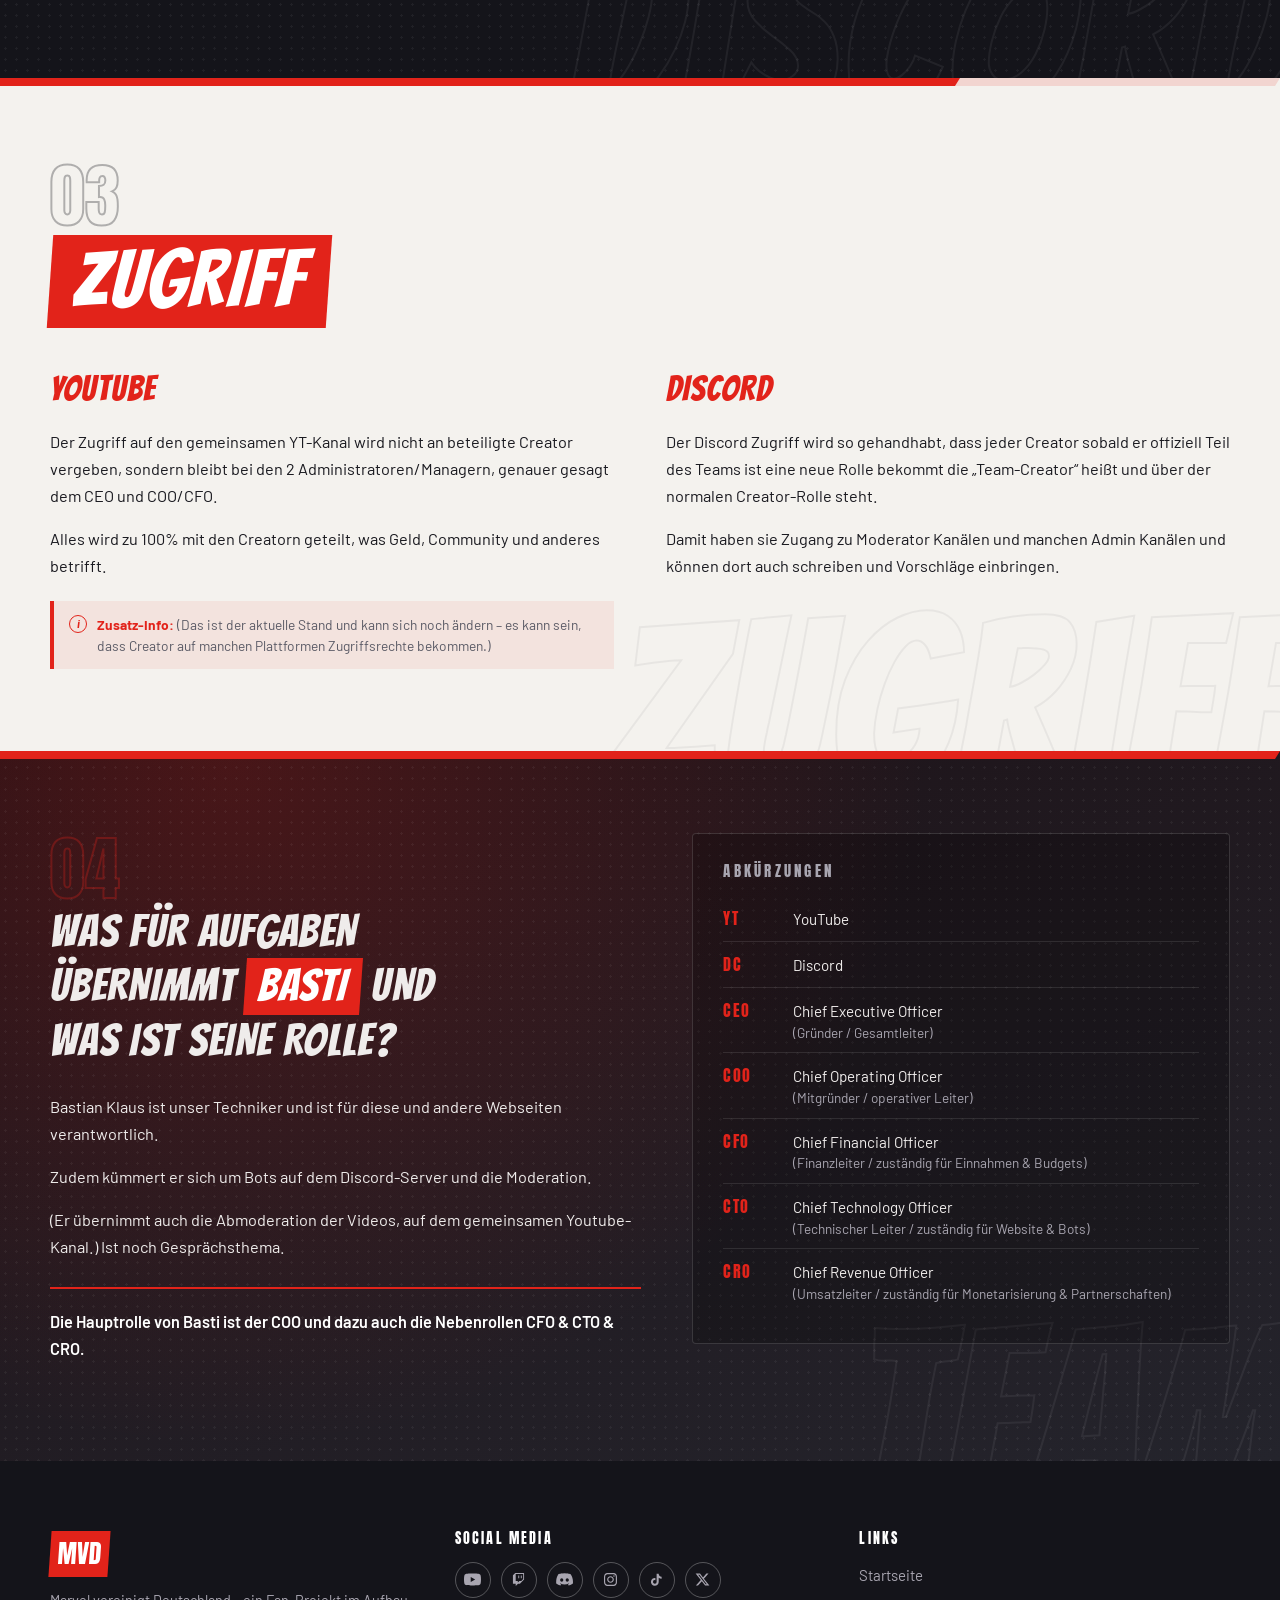
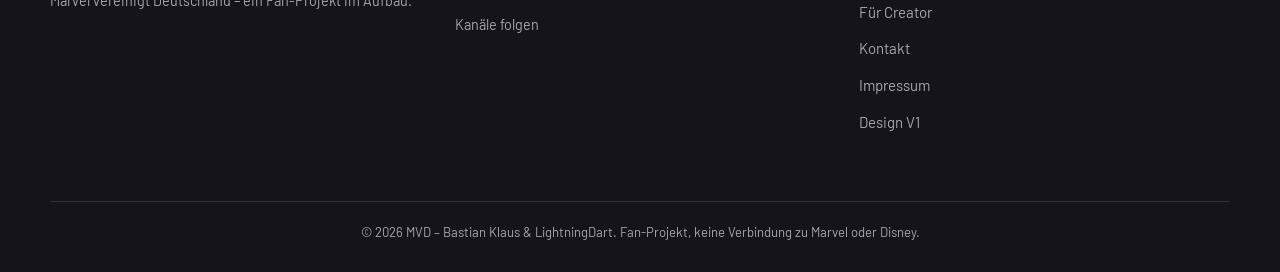
==== commit 501faf29: "Block unter dem Footer entfernt, Meta-Tags und Favicon ergaenzt Auf allen vier Seiten stand unter de" ====
--- a/creator-v2.html
+++ b/creator-v2.html
@@ -4,6 +4,16 @@
 <meta charset="UTF-8">
 <meta name="viewport" content="width=device-width, initial-scale=1.0, viewport-fit=cover">
 <title>Für Creator – MVD V2 (Marvel vereinigt Deutschland)</title>
+<meta name="description" content="Alles Wichtige für Creator: Wie die Zusammenarbeit bei MVD läuft, was du davon hast und welche Fragen am häufigsten gestellt werden.">
+<meta name="theme-color" content="#14141a">
+<link rel="icon" href="assets/favicon.svg" type="image/svg+xml">
+<meta property="og:type" content="website">
+<meta property="og:site_name" content="MVD">
+<meta property="og:title" content="Für Creator – MVD">
+<meta property="og:description" content="Alles Wichtige für Creator: Wie die Zusammenarbeit bei MVD läuft, was du davon hast und welche Fragen am häufigsten gestellt werden.">
+<meta property="og:url" content="https://bastild.github.io/mvd-web/creator-v2.html">
+<meta property="og:image" content="https://bastild.github.io/mvd-web/assets/images/hero-video-poster.jpg">
+<meta name="twitter:card" content="summary_large_image">
 <link rel="preconnect" href="https://fonts.googleapis.com">
 <link rel="preconnect" href="https://fonts.gstatic.com" crossorigin>
 <link href="https://fonts.googleapis.com/css2?family=Anton&family=Bangers&family=Barlow:wght@400;500;600;700&display=swap" rel="stylesheet">
@@ -184,7 +194,7 @@
 
         <div class="split__col">
           <h3 class="split__title">Discord</h3>
-          <p>Der Discord Zugriff wird so gehandhabt, dass jeder Creator sobald er offiziell Teil des Teams ist eine neue Rolle bekommt die „Team-Creator" heißt und über der normalen Creator-Rolle steht.</p>
+          <p>Der Discord Zugriff wird so gehandhabt, dass jeder Creator sobald er offiziell Teil des Teams ist eine neue Rolle bekommt die „Team-Creator“ heißt und über der normalen Creator-Rolle steht.</p>
           <p>Damit haben sie Zugang zu Moderator Kanälen und manchen Admin Kanälen und können dort auch schreiben und Vorschläge einbringen.</p>
         </div>
       </div>
@@ -265,5 +275,6 @@
   <script src="js/qa.js"></script>
   <script src="js/section-nav.js"></script>
   <script src="js/deco.js"></script>
-  <script src="js/icon-colors.js"></script>
+  <script src="js/icon-colors.js"></script>
+</body>
 </html>
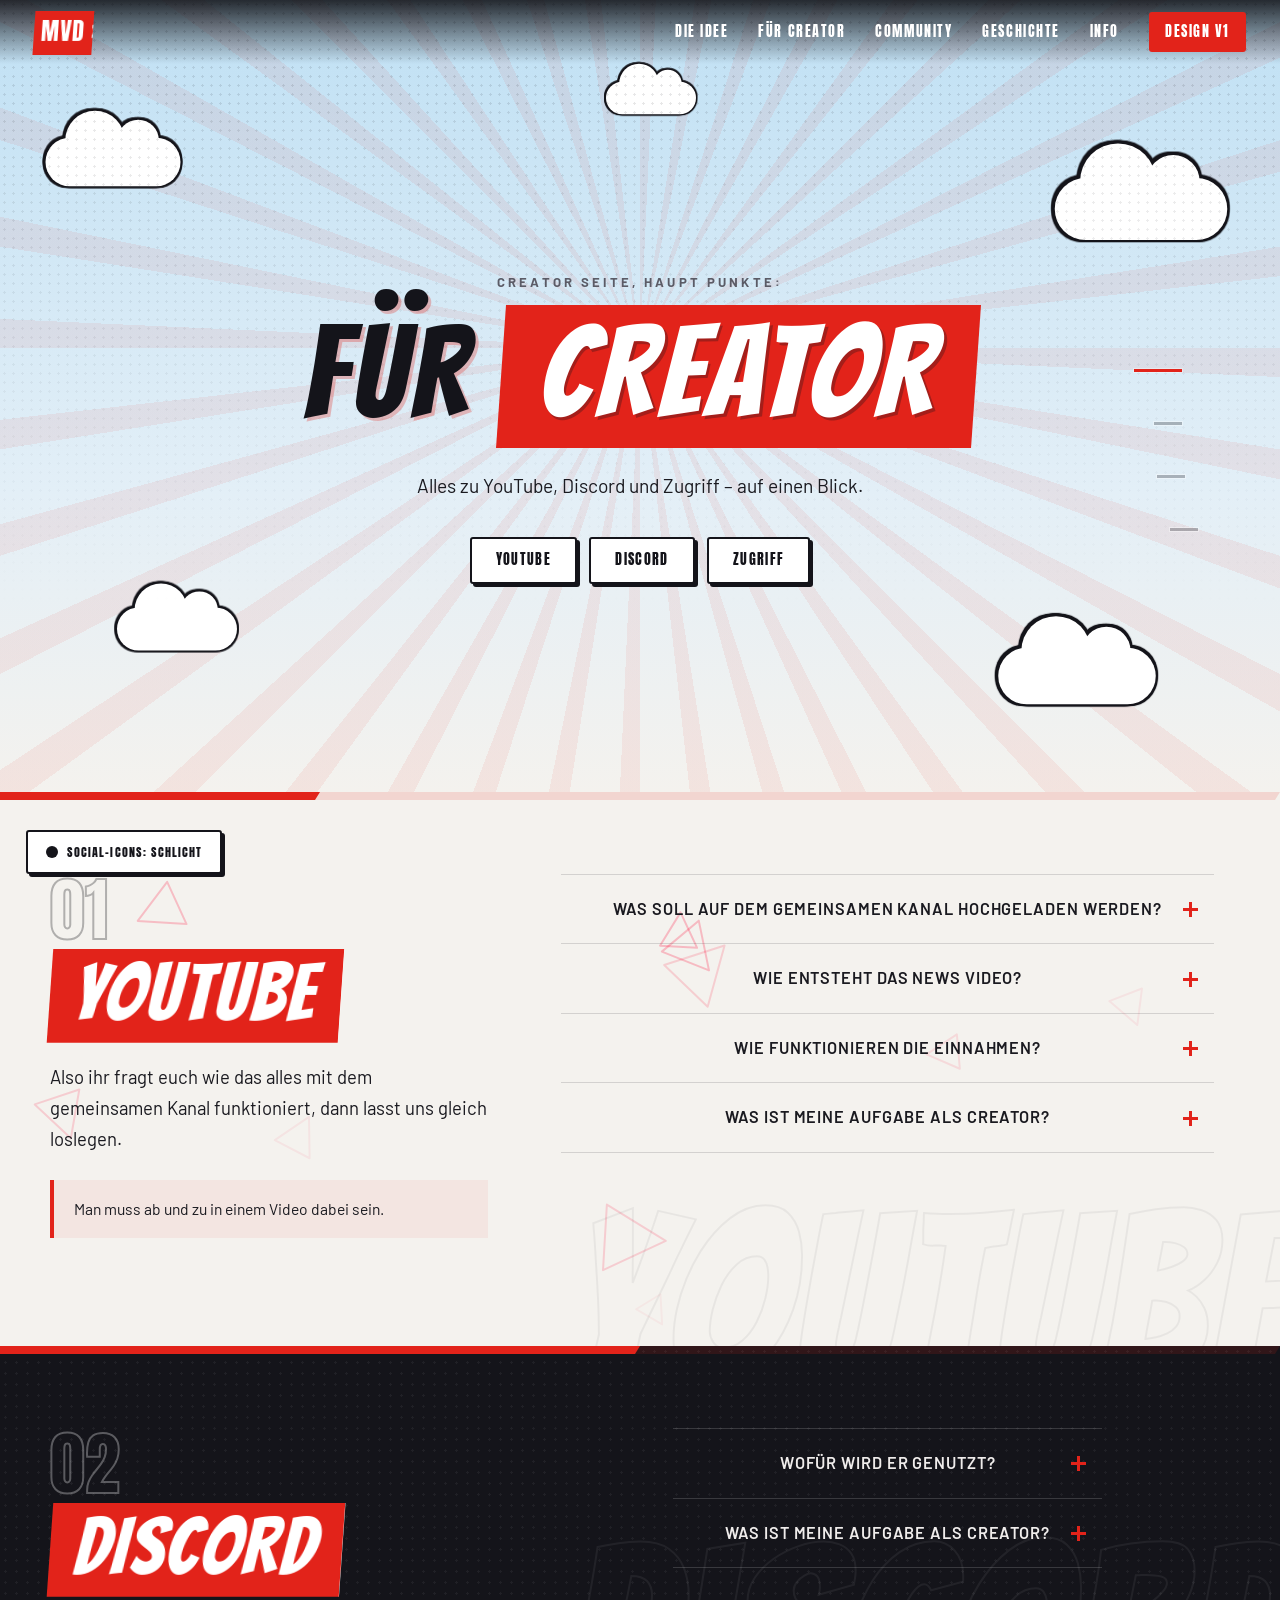
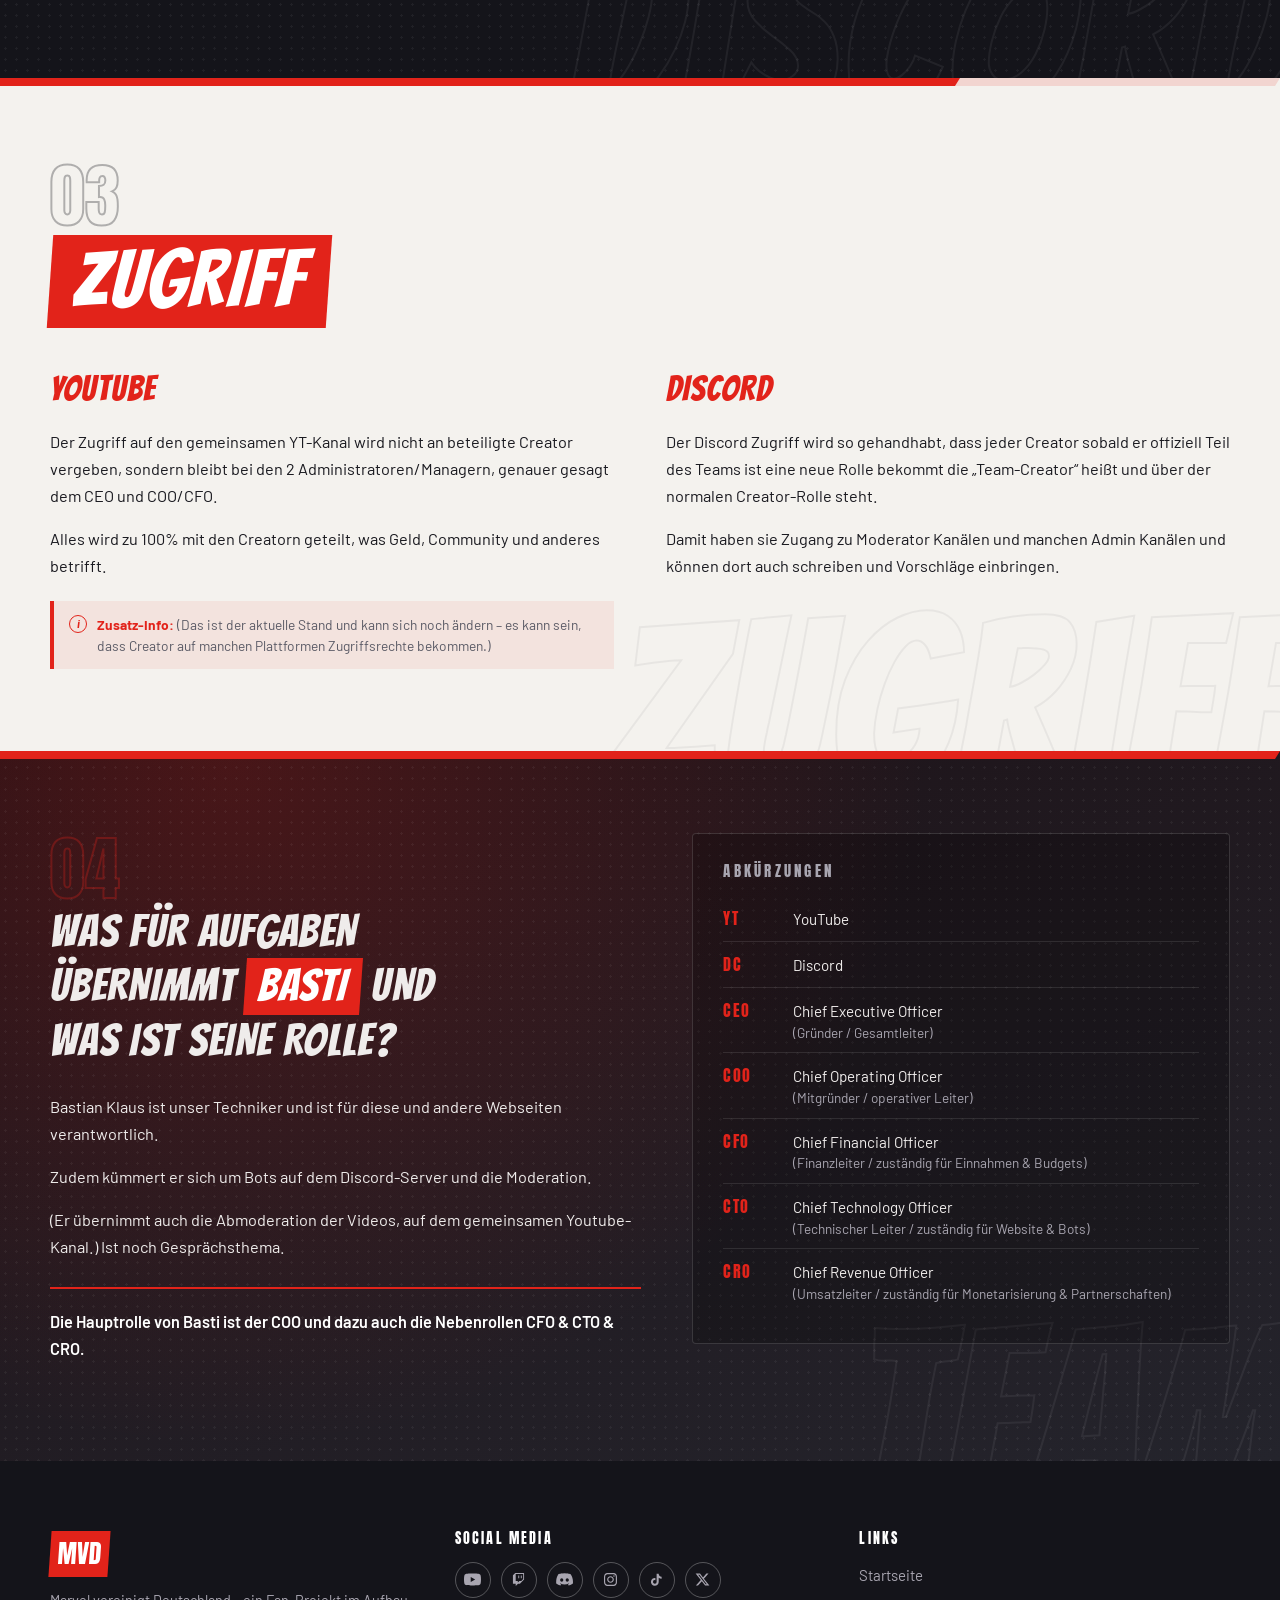
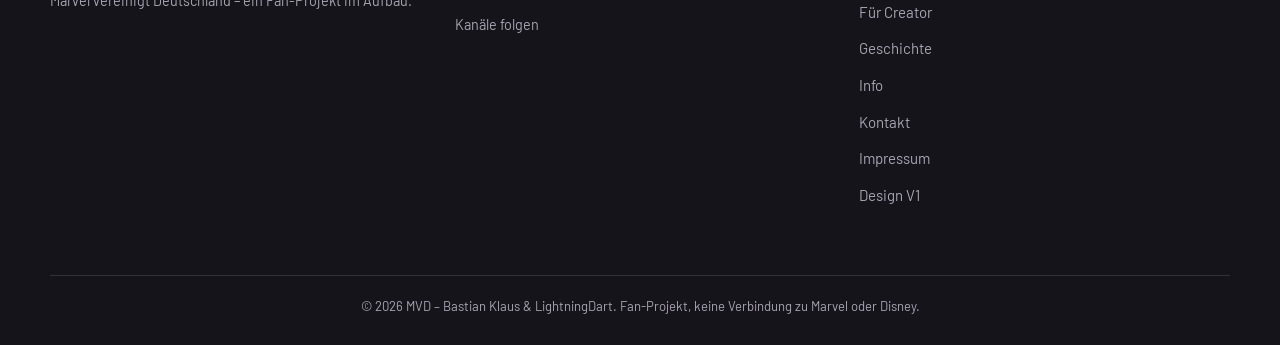
==== commit 771c2b2c: "Info- und Geschichte-Seite ergaenzt, je in V1 und V2 Info: sechs Fragen zum Projekt, aufgeteilt auf " ====
--- a/creator-v2.html
+++ b/creator-v2.html
@@ -34,6 +34,8 @@
       <a href="v2.html#idee">Die Idee</a>
       <a href="creator-v2.html" aria-current="page">Für Creator</a>
       <a href="v2.html#community">Community</a>
+      <a href="geschichte-v2.html">Geschichte</a>
+      <a href="info-v2.html">Info</a>
       <a class="btn btn--red btn--sm" href="creator.html">Design V1</a>
     </nav>
 
@@ -47,6 +49,8 @@
       <li><a href="v2.html">Startseite</a></li>
       <li><a href="creator-v2.html" aria-current="page">Für Creator</a></li>
       <li><a href="v2.html#community">Community</a></li>
+      <li><a href="geschichte-v2.html">Geschichte</a></li>
+      <li><a href="info-v2.html">Info</a></li>
       <li><a href="v2.html#kontakt">Kontakt</a></li>
       <li><a class="menu__version" href="creator.html">Design V1 ansehen</a></li>
     </ul>
@@ -261,6 +265,8 @@
         <ul class="footer__links">
           <li><a href="v2.html">Startseite</a></li>
           <li><a href="creator-v2.html">Für Creator</a></li>
+          <li><a href="geschichte-v2.html">Geschichte</a></li>
+          <li><a href="info-v2.html">Info</a></li>
           <li><a href="v2.html#kontakt">Kontakt</a></li>
           <li><a href="v2.html#kontakt">Impressum</a></li>
           <li><a href="creator.html">Design V1</a></li>
